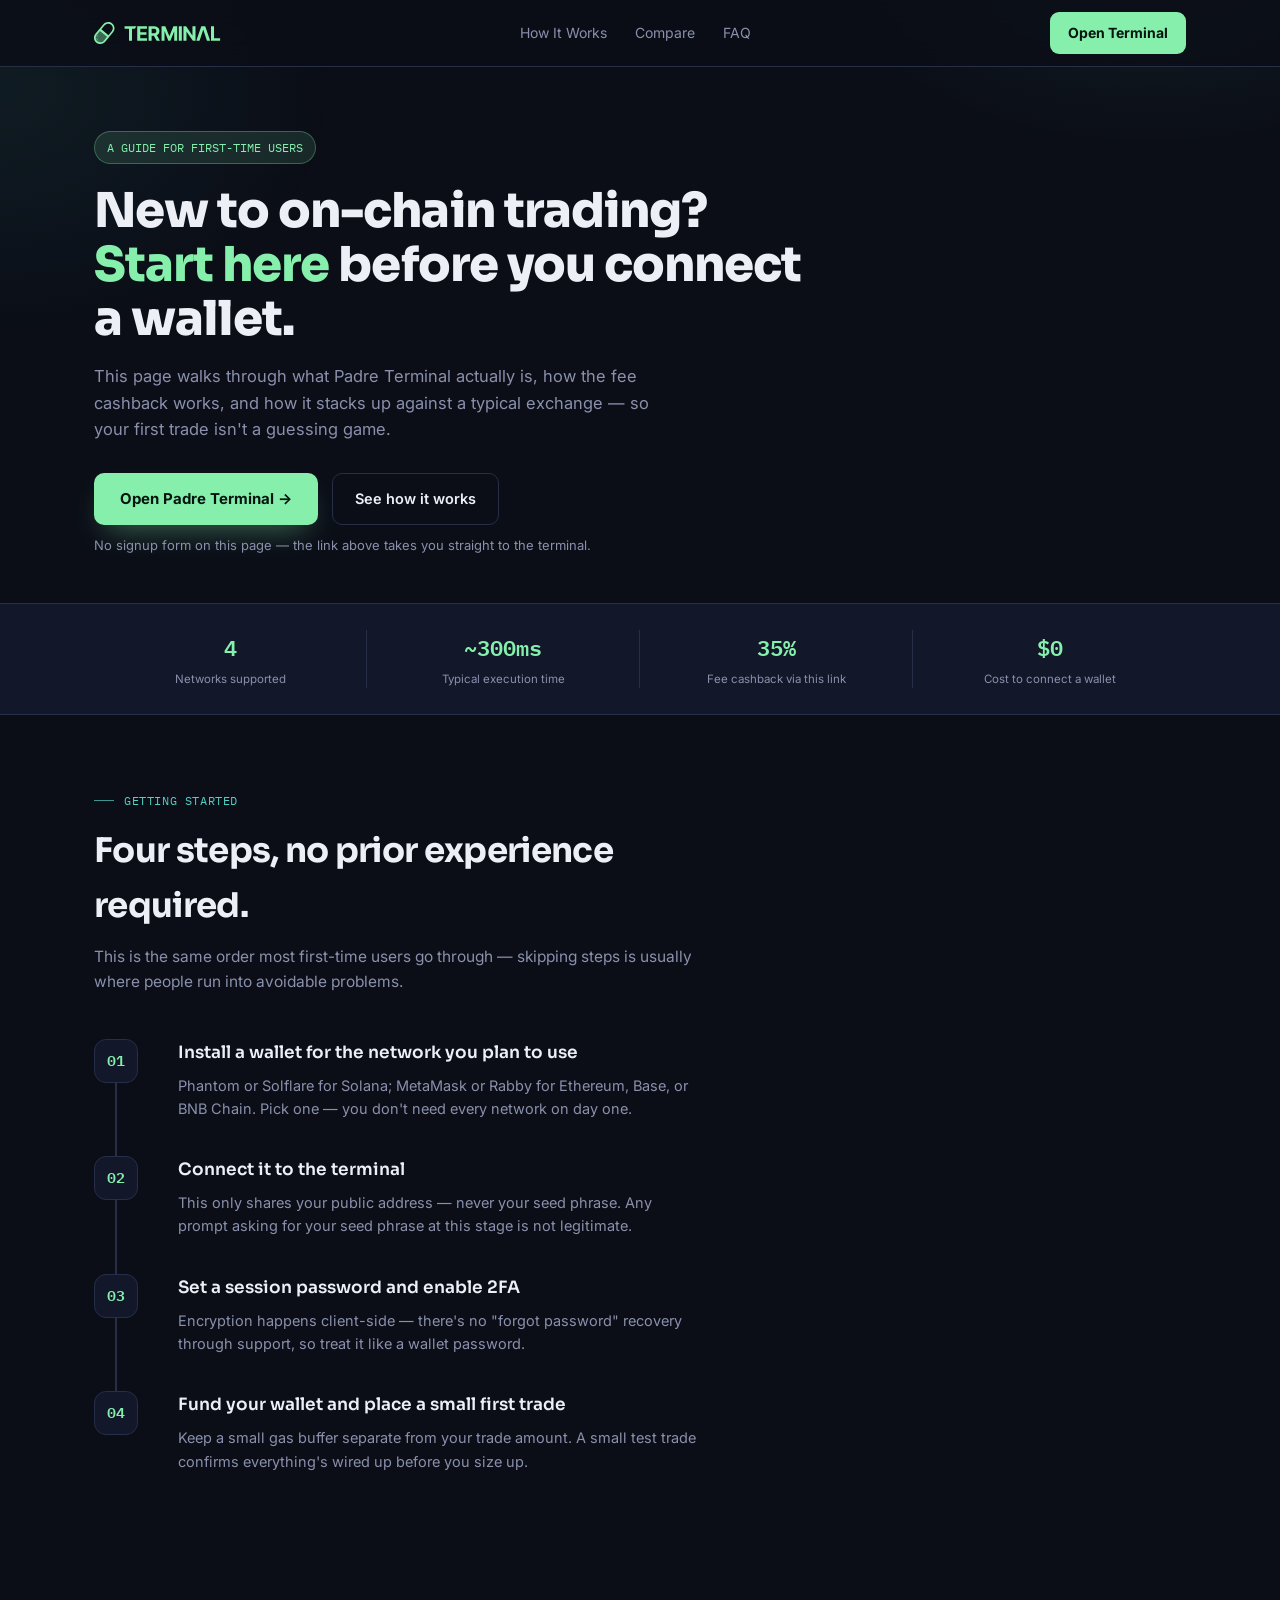
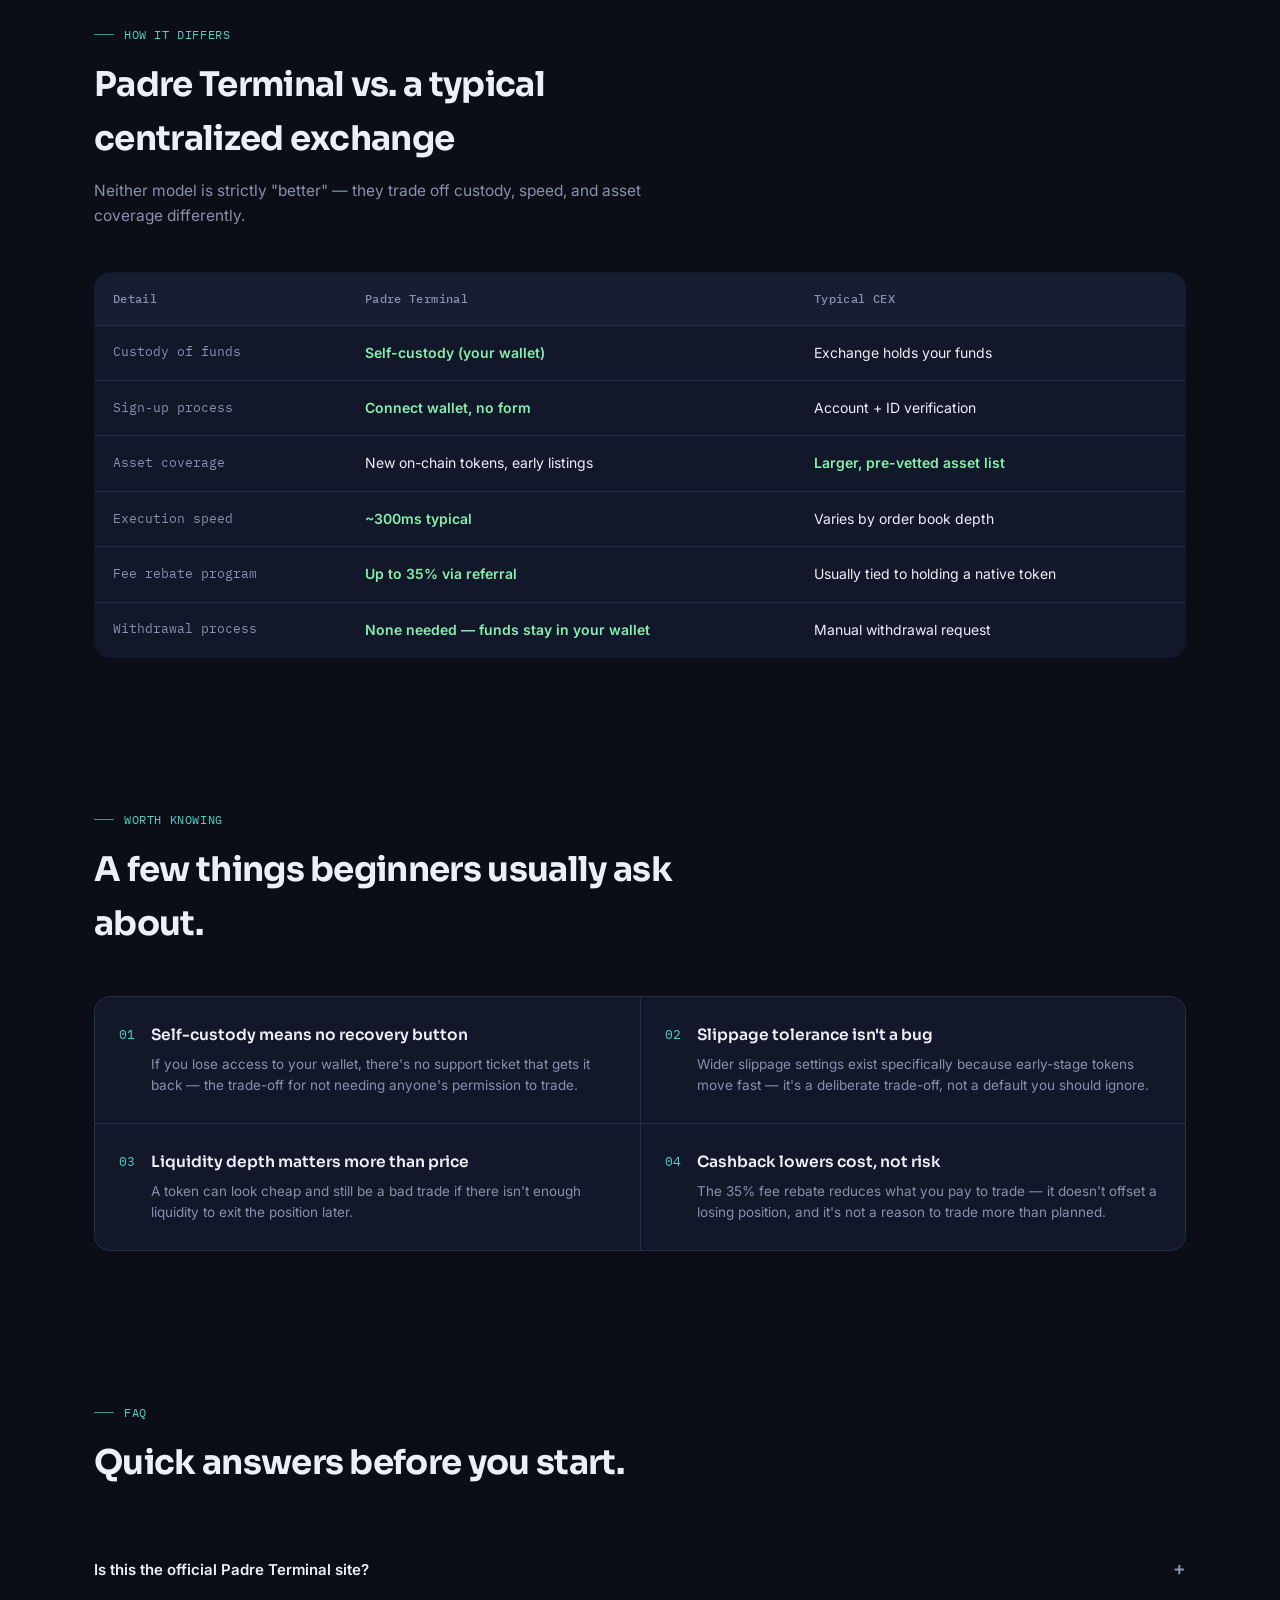
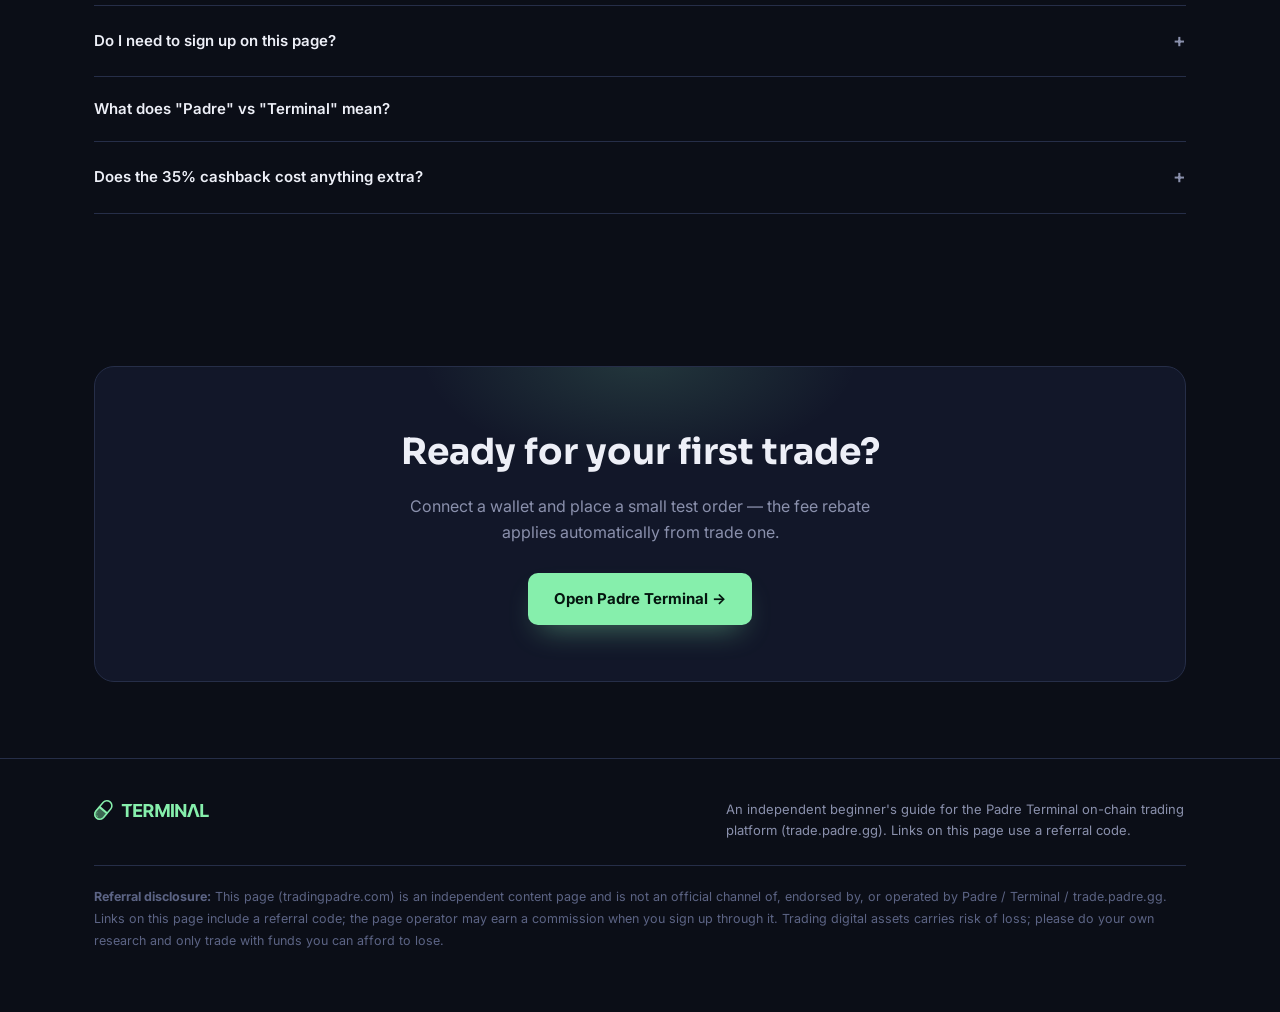
==== index.html @ 36a50813 "update google tag" ====
<!DOCTYPE html>
<html lang="en">
<head>
<meta charset="UTF-8">
<meta name="viewport" content="width=device-width, initial-scale=1.0, maximum-scale=5.0">
<title>Trading Padre — A Beginner's Guide to On-Chain Trading with Padre Terminal</title>
<meta name="description" content="New to on-chain trading? Learn how Padre Terminal works, what fee cashback means, and how to place your first trade safely — step by step.">
<meta property="og:title" content="Trading Padre — A Beginner's Guide to Padre Terminal">
<meta property="og:description" content="Step-by-step onboarding for first-time users of Padre Terminal, plus a side-by-side look at how it compares to a typical exchange.">
<meta property="og:type" content="website">
<meta property="og:site_name" content="Trading Padre">
<meta property="og:url" content="https://tradingpadre.com/">
<link rel="canonical" href="https://tradingpadre.com/">
<link rel="icon" href="/favicon.ico" sizes="any">
<link rel="icon" href="/favicon-96.png" type="image/png" sizes="96x96">
<script type="application/ld+json">
{
  "@context": "https://schema.org",
  "@type": "WebSite",
  "name": "Trading Padre",
  "url": "https://tradingpadre.com/"
}
</script>
<link rel="preconnect" href="https://fonts.googleapis.com">
<link rel="preconnect" href="https://fonts.gstatic.com" crossorigin>
<link href="https://fonts.googleapis.com/css2?family=Sora:wght@500;600;700;800&family=Inter:wght@400;500;600;700&family=IBM+Plex+Mono:wght@400;500;600&display=swap" rel="stylesheet">
<style>
  :root{
    --bg:#0B0E17;
    --panel:#121729;
    --panel-2:#171E33;
    --line:#262E48;
    --text:#EDEFF7;
    --muted:#8A90AC;
    --gold:#86EFAC;
    --gold-dim: rgba(134,239,172,0.12);
    --teal:#4FD1C5;
    --brand-green:#86EFAC;
    --down:#FB7185;
    --radius:16px;
    --maxw:1140px;
  }
  *{box-sizing:border-box; margin:0; padding:0;}
  html{scroll-behavior:smooth;}
  body{
    background:var(--bg); color:var(--text); font-family:'Inter',sans-serif; line-height:1.6;
    -webkit-font-smoothing:antialiased; position:relative;
  }
  body::before{
    content:""; position:fixed; inset:0; z-index:-1; pointer-events:none;
    background:
      radial-gradient(600px 380px at 90% -8%, rgba(134,239,172,0.09), transparent 60%),
      radial-gradient(560px 420px at 0% 10%, rgba(79,209,197,0.07), transparent 60%);
  }
  h1,h2,h3{font-family:'Sora',sans-serif;}
  .mono{font-family:'IBM Plex Mono',monospace;}
  a{color:inherit; text-decoration:none;}
  .wrap{max-width:var(--maxw); margin:0 auto; padding:0 24px;}
  ::selection{background:var(--gold); color:#04150F;}

  header{position:sticky; top:0; z-index:50; background:rgba(11,14,23,0.82); backdrop-filter:blur(14px); border-bottom:1px solid var(--line);}
  nav{display:flex; align-items:center; justify-content:space-between; height:66px;}
  .logo{display:flex; align-items:center; gap:10px; font-weight:700; font-size:17px; font-family:'Sora',sans-serif;}
  .logo-mark{width:26px; height:26px; flex-shrink:0;}
  .logo-mark svg{width:100%; height:100%; display:block;}
  .nav-links{display:flex; gap:28px; font-size:14px; color:var(--muted);}
  .nav-links a:hover{color:var(--text);}
  .nav-right{display:flex; align-items:center; gap:10px;}
  .nav-cta{background:var(--gold); color:#04150F; font-weight:700; font-size:14px; padding:10px 18px; border-radius:9px; white-space:nowrap;}
  .nav-mobile-hide{display:flex;}
  .hamburger{display:none; align-items:center; justify-content:center; width:36px; height:36px; border-radius:8px; border:1px solid var(--line); background:transparent; color:var(--text); cursor:pointer;}
  .hamburger svg{width:17px; height:17px;}
  .hamburger.open{border-color:var(--gold); color:var(--gold);}
  .mobile-panel{display:none; flex-direction:column; padding:6px 0 14px; border-top:1px solid var(--line);}
  .mobile-panel.open{display:flex;}
  .mobile-panel a{padding:12px 4px; font-size:15px; color:var(--muted); border-bottom:1px solid var(--line);}
  .mobile-panel a:hover{color:var(--gold);}
  @media(max-width:800px){ .nav-mobile-hide{display:none;} .hamburger{display:flex;} }
  @media(max-width:480px){
    .wrap{padding:0 16px;} nav{height:58px;}
    .logo{font-size:14px;} .logo-mark{width:20px; height:20px;}
    .nav-cta{padding:7px 12px; font-size:12px;} .hamburger{width:30px; height:30px;}
  }

  /* hero */
  .hero{padding:64px 0 48px;}
  .hero-inner{max-width:720px;}
  .eyebrow{
    display:inline-flex; align-items:center; gap:8px; font-family:'IBM Plex Mono',monospace; font-size:12px;
    color:var(--gold); background:var(--gold-dim); border:1px solid rgba(134,239,172,0.3); padding:6px 12px; border-radius:100px; margin-bottom:20px;
  }
  .hero h1{font-size:clamp(30px,4.6vw,48px); line-height:1.12; letter-spacing:-0.02em; font-weight:800; margin-bottom:18px;}
  .hero h1 .hl{color:var(--gold);}
  .hero p.sub{font-size:16.5px; color:var(--muted); max-width:580px; margin-bottom:30px;}
  .cta-row{display:flex; gap:14px; flex-wrap:wrap; margin-bottom:8px;}
  .btn-primary{
    display:inline-flex; align-items:center; gap:8px; background:var(--gold); color:#04150F; font-weight:700; font-size:15px;
    padding:14px 26px; border-radius:10px; box-shadow:0 14px 30px -12px rgba(134,239,172,0.45); transition:transform .15s ease;
  }
  .btn-primary:hover{transform:translateY(-2px);}
  .btn-ghost{border:1px solid var(--line); color:var(--text); font-weight:600; font-size:14.5px; padding:13px 22px; border-radius:10px;}
  .btn-ghost:hover{border-color:#3a4468;}
  .hero-note{font-size:13px; color:var(--muted); margin-top:10px;}

  /* stat strip */
  .stat-strip{border-top:1px solid var(--line); border-bottom:1px solid var(--line); background:var(--panel);}
  .stat-strip .wrap{display:grid; grid-template-columns:repeat(4,1fr); padding:26px 24px;}
  .stat-strip .cell{text-align:center; padding:0 8px; border-right:1px solid var(--line);}
  .stat-strip .cell:last-child{border-right:none;}
  .stat-strip .v{font-family:'IBM Plex Mono',monospace; font-size:22px; font-weight:600; color:var(--gold);}
  .stat-strip .l{font-size:11.5px; color:var(--muted); margin-top:4px;}
  @media(max-width:700px){ .stat-strip .wrap{grid-template-columns:repeat(2,1fr); gap:18px 0;} .stat-strip .cell{border-right:none; border-bottom:1px solid var(--line); padding-bottom:14px;} .stat-strip .cell:nth-child(2n){border-right:none;} }

  section{padding:76px 0;}
  .sec-head{max-width:600px; margin-bottom:44px;}
  .sec-eyebrow{display:flex; align-items:center; gap:10px; font-family:'IBM Plex Mono',monospace; font-size:12px; color:var(--teal); margin-bottom:14px; letter-spacing:0.05em;}
  .sec-eyebrow::before{content:""; width:20px; height:1px; background:var(--teal); opacity:0.7;}
  .sec-head h2{font-size:clamp(24px,3.2vw,34px); letter-spacing:-0.02em; margin-bottom:12px;}
  .sec-head p{color:var(--muted); font-size:15.5px;}

  /* timeline */
  .timeline{display:flex; flex-direction:column; gap:0;}
  .tl-item{display:grid; grid-template-columns:64px 1fr; gap:20px; position:relative; padding-bottom:36px;}
  .tl-item:last-child{padding-bottom:0;}
  .tl-marker{
    width:44px; height:44px; border-radius:12px; background:var(--panel); border:1px solid var(--line);
    display:flex; align-items:center; justify-content:center; font-family:'IBM Plex Mono',monospace; font-weight:600; color:var(--gold); font-size:15px;
    position:relative; z-index:1; flex-shrink:0;
  }
  .tl-item:not(:last-child)::before{
    content:""; position:absolute; left:21px; top:44px; bottom:-8px; width:2px; background:var(--line);
  }
  .tl-body h3{font-size:17px; margin-bottom:8px; font-weight:600;}
  .tl-body p{color:var(--muted); font-size:14.5px; max-width:520px;}

  /* comparison table */
  .comp-table{width:100%; border-collapse:collapse; background:var(--panel); border:1px solid var(--line); border-radius:var(--radius); overflow:hidden;}
  .comp-table th, .comp-table td{padding:16px 18px; text-align:left; font-size:14px; border-bottom:1px solid var(--line);}
  .comp-table th{font-family:'IBM Plex Mono',monospace; font-size:12px; color:var(--muted); font-weight:500; background:var(--panel-2); letter-spacing:0.03em;}
  .comp-table td.highlight{color:var(--gold); font-weight:600;}
  .comp-table tr:last-child td{border-bottom:none;}
  .comp-table td:first-child{color:var(--muted); font-family:'IBM Plex Mono',monospace; font-size:13px;}
  .table-scroll{overflow-x:auto;}
  @media(max-width:640px){ .comp-table{font-size:13px;} .comp-table th, .comp-table td{padding:12px 14px;} }

  /* feature list alt */
  .feat-list{display:grid; grid-template-columns:1fr 1fr; gap:1px; background:var(--line); border:1px solid var(--line); border-radius:var(--radius); overflow:hidden;}
  @media(max-width:700px){ .feat-list{grid-template-columns:1fr;} }
  .feat-list .item{background:var(--panel); padding:26px 24px; display:flex; gap:16px;}
  .feat-list .num{font-family:'IBM Plex Mono',monospace; color:var(--teal); font-size:13px; flex-shrink:0; padding-top:2px;}
  .feat-list h3{font-size:15.5px; margin-bottom:6px; font-weight:600;}
  .feat-list p{color:var(--muted); font-size:13.5px;}

  /* faq */
  .faq-item{border-bottom:1px solid var(--line); padding:20px 0;}
  .faq-q{display:flex; justify-content:space-between; align-items:center; cursor:pointer; font-weight:600; font-size:15px;}
  .faq-q:hover{color:var(--gold);}
  .faq-q .plus{color:var(--muted); font-size:19px; transition:transform .2s; margin-left:16px; flex-shrink:0;}
  .faq-item.open .plus{transform:rotate(45deg); color:var(--gold);}
  .faq-a{max-height:0; overflow:hidden; transition:max-height .25s ease;}
  .faq-a p{color:var(--muted); font-size:14px; padding-top:12px; max-width:600px;}

  /* final cta */
  .final-cta{position:relative; overflow:hidden; text-align:center; background:var(--panel); border:1px solid var(--line); border-radius:20px; padding:56px 24px;}
  .final-cta::before{content:""; position:absolute; width:440px; height:220px; left:50%; top:-120px; transform:translateX(-50%); background:radial-gradient(ellipse, rgba(134,239,172,0.15), transparent 70%); pointer-events:none;}
  .final-cta h2{font-size:clamp(24px,3.6vw,36px); margin-bottom:14px; position:relative;}
  .final-cta p{color:var(--muted); margin-bottom:28px; position:relative; max-width:480px; margin-left:auto; margin-right:auto;}

  footer{border-top:1px solid var(--line); padding:40px 0 60px; color:var(--muted); font-size:13px;}
  footer .foot-grid{display:flex; justify-content:space-between; flex-wrap:wrap; gap:20px; margin-bottom:24px; align-items:flex-start;}
  .disclaimer{border-top:1px solid var(--line); padding-top:20px; font-size:12.5px; line-height:1.75; color:#5C6485;}

  .sticky-cta{
    position:fixed; bottom:0; left:0; right:0; z-index:60; background:rgba(11,14,23,0.94); backdrop-filter:blur(10px);
    border-top:1px solid var(--line); padding:12px 16px; display:none; align-items:center; justify-content:space-between; gap:12px;
  }
  .sticky-cta .txt{font-size:12.5px;} .sticky-cta .txt b{display:block; font-size:14px;} .sticky-cta .txt span{color:var(--muted);}
  .sticky-cta a{background:var(--gold); color:#04150F; font-weight:700; font-size:13.5px; padding:10px 18px; border-radius:9px; white-space:nowrap;}
  @media(max-width:700px){ .sticky-cta{display:flex;} body{padding-bottom:70px;} }
</style>
<meta name="google-site-verification" content="POGiYeZeYSzNx3EKrPTzhZaajpFVyDINWeUtnzXv9es" />
</head>
<body>

<header>
  <div class="wrap">
    <nav>
      <a href="#top" class="logo" style="height:24px; align-items:center;">
        <svg viewBox="0 0 460 80" fill="none" xmlns="http://www.w3.org/2000/svg" role="img" aria-label="Terminal logo" style="height:22px; width:auto; display:block;">
          <g clip-path="url(#clipNavTP)">
            <path d="M111.18 24.9642V15.8462H154.259L148.422 24.9642H138.201V68.1539H127.239V24.9642H111.18Z" fill="#86EFAC"/>
            <path d="M157.173 68.1539V15.8462H192.518V24.9642H168.264V37.4282H190.699V46.5463H168.264V59.0358H192.62V68.1539H157.173Z" fill="#86EFAC"/>
            <path d="M198.449 68.1539V15.8462H219.142C223.104 15.8462 226.485 16.5528 229.285 17.9661C232.103 19.3623 234.245 21.346 235.713 23.917C237.199 26.4711 237.942 29.4765 237.942 32.933C237.942 36.4065 237.191 39.3949 235.688 41.8978C234.186 44.3838 232.008 46.2909 229.157 47.619C226.322 48.9471 222.891 49.6112 218.861 49.6112H205.005V40.723H217.068C219.185 40.723 220.944 40.4335 222.344 39.8546C223.745 39.2756 224.786 38.4073 225.469 37.2494C226.169 36.0915 226.519 34.6528 226.519 32.933C226.519 31.1963 226.169 29.7319 225.469 28.54C224.786 27.3481 223.736 26.4456 222.319 25.8326C220.919 25.2026 219.151 24.8877 217.017 24.8877H209.538V68.1539H198.449ZM226.775 44.3498L239.811 68.1539H227.57L214.814 44.3498H226.775Z" fill="#86EFAC"/>
            <path d="M245.639 15.8462H259.316L273.762 50.9904H274.375L288.821 15.8462H302.498V68.1539H291.741V34.1079H291.305L277.731 67.8985H270.406L256.832 33.9802H256.397V68.1539H245.639V15.8462Z" fill="#86EFAC"/>
            <path d="M319.416 15.8462V68.1539H308.327V15.8462H319.416Z" fill="#86EFAC"/>
            <path d="M369.117 15.8462V68.1539H359.538L336.718 35.2317H336.334V68.1539H325.245V15.8462H334.977L357.618 48.7428H358.079V15.8462H369.117Z" fill="#86EFAC"/>
            <path d="M383.916 68.1539H372.032L390.14 15.8462H404.431L422.513 68.1539H410.629L397.489 27.7993H397.08L383.916 68.1539Z" fill="#86EFAC"/>
            <path d="M425.427 68.1539V15.8462H436.517V59.0358H459.005V68.1539H425.427Z" fill="#86EFAC"/>
            <path d="M19.7001 25.2716L54.8013 54.725L40.4621 71.8139C32.3288 81.5068 17.8777 82.7711 8.18477 74.6377C-1.50821 66.5044 -2.77252 52.0533 5.36086 42.3604L19.7001 25.2716Z" fill="#86EFAC" fill-opacity="0.4"/>
            <path d="M12.4455 49.9567C10.1821 53.4357 7.52669 61.7278 15.0121 67.0642" stroke="#86EFAC" stroke-width="1.8" stroke-linecap="round" stroke-dasharray="3.62 7.23 12.06 7.23"/>
            <path d="M66.3158 5.36013C76.0084 13.4933 77.273 27.9446 69.1404 37.6376L40.462 71.8151L40.0761 72.2641C31.8782 81.546 17.7253 82.6454 8.18383 74.6391L7.73629 74.2532C-1.54562 66.0552 -2.64564 51.9031 5.36064 42.3617L34.0391 8.18404C42.1725 -1.50815 56.623 -2.77263 66.3158 5.36013ZM21.6579 32.5119L10.0743 46.3169C4.12538 53.4064 5.0497 63.9764 12.139 69.9255C19.2287 75.8744 29.7994 74.9496 35.7483 67.8599L47.3319 54.0551L21.6579 32.5119ZM62.3606 10.0738C55.2711 4.12539 44.7016 5.05031 38.7527 12.1392L26.8169 26.3637L52.491 47.9068L64.4268 33.6823C70.3751 26.5927 69.4499 16.0226 62.3606 10.0738Z" fill="#86EFAC"/>
          </g>
          <defs><clipPath id="clipNavTP"><rect width="460" height="80" fill="white"/></clipPath></defs>
        </svg>
      </a>
      <div class="nav-links nav-mobile-hide">
        <a href="#how-it-works">How It Works</a>
        <a href="#compare">Compare</a>
        <a href="#faq">FAQ</a>
      </div>
      <div class="nav-right">
        <a class="nav-cta" href="/go/" target="_blank" rel="noopener sponsored">Open Terminal</a>
        <button class="hamburger" id="menuBtn" aria-label="Open menu" aria-expanded="false">
          <svg viewBox="0 0 24 24" fill="none" stroke="currentColor" stroke-width="2" stroke-linecap="round"><path d="M4 7h16M4 12h16M4 17h16"/></svg>
        </button>
      </div>
    </nav>
    <div class="mobile-panel" id="mobilePanel">
      <a href="#how-it-works">How It Works</a>
      <a href="#compare">Compare</a>
      <a href="#faq">FAQ</a>
    </div>
  </div>
</header>

<main id="top">
  <section class="hero">
    <div class="wrap">
      <div class="hero-inner">
        <div class="eyebrow">A GUIDE FOR FIRST-TIME USERS</div>
        <h1>New to on-chain trading? <span class="hl">Start here</span> before you connect a wallet.</h1>
        <p class="sub">This page walks through what Padre Terminal actually is, how the fee cashback works, and how it stacks up against a typical exchange — so your first trade isn't a guessing game.</p>
        <div class="cta-row">
          <a class="btn-primary" href="/go/" target="_blank" rel="noopener sponsored">Open Padre Terminal →</a>
          <a class="btn-ghost" href="#how-it-works">See how it works</a>
        </div>
        <div class="hero-note">No signup form on this page — the link above takes you straight to the terminal.</div>
      </div>
    </div>
  </section>

  <div class="stat-strip">
    <div class="wrap">
      <div class="cell"><div class="v mono">4</div><div class="l">Networks supported</div></div>
      <div class="cell"><div class="v mono">~300ms</div><div class="l">Typical execution time</div></div>
      <div class="cell"><div class="v mono">35%</div><div class="l">Fee cashback via this link</div></div>
      <div class="cell"><div class="v mono">$0</div><div class="l">Cost to connect a wallet</div></div>
    </div>
  </div>

  <section id="how-it-works">
    <div class="wrap">
      <div class="sec-head">
        <div class="sec-eyebrow">GETTING STARTED</div>
        <h2>Four steps, no prior experience required.</h2>
        <p>This is the same order most first-time users go through — skipping steps is usually where people run into avoidable problems.</p>
      </div>
      <div class="timeline">
        <div class="tl-item">
          <div class="tl-marker">01</div>
          <div class="tl-body">
            <h3>Install a wallet for the network you plan to use</h3>
            <p>Phantom or Solflare for Solana; MetaMask or Rabby for Ethereum, Base, or BNB Chain. Pick one — you don't need every network on day one.</p>
          </div>
        </div>
        <div class="tl-item">
          <div class="tl-marker">02</div>
          <div class="tl-body">
            <h3>Connect it to the terminal</h3>
            <p>This only shares your public address — never your seed phrase. Any prompt asking for your seed phrase at this stage is not legitimate.</p>
          </div>
        </div>
        <div class="tl-item">
          <div class="tl-marker">03</div>
          <div class="tl-body">
            <h3>Set a session password and enable 2FA</h3>
            <p>Encryption happens client-side — there's no "forgot password" recovery through support, so treat it like a wallet password.</p>
          </div>
        </div>
        <div class="tl-item">
          <div class="tl-marker">04</div>
          <div class="tl-body">
            <h3>Fund your wallet and place a small first trade</h3>
            <p>Keep a small gas buffer separate from your trade amount. A small test trade confirms everything's wired up before you size up.</p>
          </div>
        </div>
      </div>
    </div>
  </section>

  <section id="compare">
    <div class="wrap">
      <div class="sec-head">
        <div class="sec-eyebrow">HOW IT DIFFERS</div>
        <h2>Padre Terminal vs. a typical centralized exchange</h2>
        <p>Neither model is strictly "better" — they trade off custody, speed, and asset coverage differently.</p>
      </div>
      <div class="table-scroll">
        <table class="comp-table">
          <tr><th>Detail</th><th>Padre Terminal</th><th>Typical CEX</th></tr>
          <tr><td>Custody of funds</td><td class="highlight">Self-custody (your wallet)</td><td>Exchange holds your funds</td></tr>
          <tr><td>Sign-up process</td><td class="highlight">Connect wallet, no form</td><td>Account + ID verification</td></tr>
          <tr><td>Asset coverage</td><td>New on-chain tokens, early listings</td><td class="highlight">Larger, pre-vetted asset list</td></tr>
          <tr><td>Execution speed</td><td class="highlight">~300ms typical</td><td>Varies by order book depth</td></tr>
          <tr><td>Fee rebate program</td><td class="highlight">Up to 35% via referral</td><td>Usually tied to holding a native token</td></tr>
          <tr><td>Withdrawal process</td><td class="highlight">None needed — funds stay in your wallet</td><td>Manual withdrawal request</td></tr>
        </table>
      </div>
    </div>
  </section>

  <section>
    <div class="wrap">
      <div class="sec-head">
        <div class="sec-eyebrow">WORTH KNOWING</div>
        <h2>A few things beginners usually ask about.</h2>
      </div>
      <div class="feat-list">
        <div class="item">
          <div class="num">01</div>
          <div><h3>Self-custody means no recovery button</h3><p>If you lose access to your wallet, there's no support ticket that gets it back — the trade-off for not needing anyone's permission to trade.</p></div>
        </div>
        <div class="item">
          <div class="num">02</div>
          <div><h3>Slippage tolerance isn't a bug</h3><p>Wider slippage settings exist specifically because early-stage tokens move fast — it's a deliberate trade-off, not a default you should ignore.</p></div>
        </div>
        <div class="item">
          <div class="num">03</div>
          <div><h3>Liquidity depth matters more than price</h3><p>A token can look cheap and still be a bad trade if there isn't enough liquidity to exit the position later.</p></div>
        </div>
        <div class="item">
          <div class="num">04</div>
          <div><h3>Cashback lowers cost, not risk</h3><p>The 35% fee rebate reduces what you pay to trade — it doesn't offset a losing position, and it's not a reason to trade more than planned.</p></div>
        </div>
      </div>
    </div>
  </section>

  <section id="faq">
    <div class="wrap">
      <div class="sec-head">
        <div class="sec-eyebrow">FAQ</div>
        <h2>Quick answers before you start.</h2>
      </div>
      <div class="faq-list">
        <div class="faq-item">
          <div class="faq-q">Is this the official Padre Terminal site? <span class="plus">+</span></div>
          <div class="faq-a"><p>No — this is an independent guide page that links to the official terminal through a referral code. See the disclosure below for details.</p></div>
        </div>
        <div class="faq-item">
          <div class="faq-q">Do I need to sign up on this page? <span class="plus">+</span></div>
          <div class="faq-a"><p>No account or form here — the link takes you directly to the terminal, where you connect a wallet instead of creating a login.</p></div>
        </div>
        <div class="faq-item">
          <div class="faq-q">What does "Padre" vs "Terminal" mean?</div>
          <div class="faq-a"><p>The platform was rebranded from Padre to Terminal after being acquired by Pump.fun in October 2025. Same trading engine and self-custody model, new name.</p></div>
        </div>
        <div class="faq-item">
          <div class="faq-q">Does the 35% cashback cost anything extra? <span class="plus">+</span></div>
          <div class="faq-a"><p>No — it's a rebate on the fee you'd already pay per trade, credited automatically to your wallet in SOL. There's no separate cost to unlock it.</p></div>
        </div>
      </div>
    </div>
  </section>

  <section>
    <div class="wrap">
      <div class="final-cta">
        <h2>Ready for your first trade?</h2>
        <p>Connect a wallet and place a small test order — the fee rebate applies automatically from trade one.</p>
        <a class="btn-primary" href="/go/" target="_blank" rel="noopener sponsored">Open Padre Terminal →</a>
      </div>
    </div>
  </section>
</main>

<footer>
  <div class="wrap">
    <div class="foot-grid">
      <div class="logo" style="height:22px; align-items:center;">
        <svg viewBox="0 0 460 80" fill="none" xmlns="http://www.w3.org/2000/svg" role="img" aria-label="Terminal logo" style="height:20px; width:auto; display:block;">
          <g clip-path="url(#clipFootTP)">
            <path d="M111.18 24.9642V15.8462H154.259L148.422 24.9642H138.201V68.1539H127.239V24.9642H111.18Z" fill="#86EFAC"/>
            <path d="M157.173 68.1539V15.8462H192.518V24.9642H168.264V37.4282H190.699V46.5463H168.264V59.0358H192.62V68.1539H157.173Z" fill="#86EFAC"/>
            <path d="M198.449 68.1539V15.8462H219.142C223.104 15.8462 226.485 16.5528 229.285 17.9661C232.103 19.3623 234.245 21.346 235.713 23.917C237.199 26.4711 237.942 29.4765 237.942 32.933C237.942 36.4065 237.191 39.3949 235.688 41.8978C234.186 44.3838 232.008 46.2909 229.157 47.619C226.322 48.9471 222.891 49.6112 218.861 49.6112H205.005V40.723H217.068C219.185 40.723 220.944 40.4335 222.344 39.8546C223.745 39.2756 224.786 38.4073 225.469 37.2494C226.169 36.0915 226.519 34.6528 226.519 32.933C226.519 31.1963 226.169 29.7319 225.469 28.54C224.786 27.3481 223.736 26.4456 222.319 25.8326C220.919 25.2026 219.151 24.8877 217.017 24.8877H209.538V68.1539H198.449ZM226.775 44.3498L239.811 68.1539H227.57L214.814 44.3498H226.775Z" fill="#86EFAC"/>
            <path d="M245.639 15.8462H259.316L273.762 50.9904H274.375L288.821 15.8462H302.498V68.1539H291.741V34.1079H291.305L277.731 67.8985H270.406L256.832 33.9802H256.397V68.1539H245.639V15.8462Z" fill="#86EFAC"/>
            <path d="M319.416 15.8462V68.1539H308.327V15.8462H319.416Z" fill="#86EFAC"/>
            <path d="M369.117 15.8462V68.1539H359.538L336.718 35.2317H336.334V68.1539H325.245V15.8462H334.977L357.618 48.7428H358.079V15.8462H369.117Z" fill="#86EFAC"/>
            <path d="M383.916 68.1539H372.032L390.14 15.8462H404.431L422.513 68.1539H410.629L397.489 27.7993H397.08L383.916 68.1539Z" fill="#86EFAC"/>
            <path d="M425.427 68.1539V15.8462H436.517V59.0358H459.005V68.1539H425.427Z" fill="#86EFAC"/>
            <path d="M19.7001 25.2716L54.8013 54.725L40.4621 71.8139C32.3288 81.5068 17.8777 82.7711 8.18477 74.6377C-1.50821 66.5044 -2.77252 52.0533 5.36086 42.3604L19.7001 25.2716Z" fill="#86EFAC" fill-opacity="0.4"/>
            <path d="M12.4455 49.9567C10.1821 53.4357 7.52669 61.7278 15.0121 67.0642" stroke="#86EFAC" stroke-width="1.8" stroke-linecap="round" stroke-dasharray="3.62 7.23 12.06 7.23"/>
            <path d="M66.3158 5.36013C76.0084 13.4933 77.273 27.9446 69.1404 37.6376L40.462 71.8151L40.0761 72.2641C31.8782 81.546 17.7253 82.6454 8.18383 74.6391L7.73629 74.2532C-1.54562 66.0552 -2.64564 51.9031 5.36064 42.3617L34.0391 8.18404C42.1725 -1.50815 56.623 -2.77263 66.3158 5.36013ZM21.6579 32.5119L10.0743 46.3169C4.12538 53.4064 5.0497 63.9764 12.139 69.9255C19.2287 75.8744 29.7994 74.9496 35.7483 67.8599L47.3319 54.0551L21.6579 32.5119ZM62.3606 10.0738C55.2711 4.12539 44.7016 5.05031 38.7527 12.1392L26.8169 26.3637L52.491 47.9068L64.4268 33.6823C70.3751 26.5927 69.4499 16.0226 62.3606 10.0738Z" fill="#86EFAC"/>
          </g>
          <defs><clipPath id="clipFootTP"><rect width="460" height="80" fill="white"/></clipPath></defs>
        </svg>
      </div>
      <div style="max-width:460px;">An independent beginner's guide for the Padre Terminal on-chain trading platform (trade.padre.gg). Links on this page use a referral code.</div>
    </div>
    <div class="disclaimer">
      <strong>Referral disclosure:</strong> This page (tradingpadre.com) is an independent content page and is not an official channel of, endorsed by, or operated by Padre / Terminal / trade.padre.gg. Links on this page include a referral code; the page operator may earn a commission when you sign up through it. Trading digital assets carries risk of loss; please do your own research and only trade with funds you can afford to lose.
    </div>
  </div>
</footer>

<div class="sticky-cta">
  <div class="txt"><b>35% fee cashback via this link</b><span>No signup form — connect a wallet directly</span></div>
  <a href="/go/" target="_blank" rel="noopener sponsored">Open →</a>
</div>

<script>
(function(){
  var btn = document.getElementById('menuBtn');
  var panel = document.getElementById('mobilePanel');
  if(!btn || !panel) return;
  btn.addEventListener('click', function(){
    var isOpen = panel.classList.toggle('open');
    btn.classList.toggle('open', isOpen);
    btn.setAttribute('aria-expanded', isOpen ? 'true' : 'false');
  });
  panel.querySelectorAll('a').forEach(function(a){
    a.addEventListener('click', function(){
      panel.classList.remove('open'); btn.classList.remove('open'); btn.setAttribute('aria-expanded','false');
    });
  });
})();

document.querySelectorAll('.faq-item').forEach(function(item){
  var q = item.querySelector('.faq-q');
  var a = item.querySelector('.faq-a');
  q.addEventListener('click', function(){
    var isOpen = item.classList.contains('open');
    document.querySelectorAll('.faq-item.open').forEach(function(o){
      o.classList.remove('open'); o.querySelector('.faq-a').style.maxHeight = null;
    });
    if(!isOpen){ item.classList.add('open'); a.style.maxHeight = a.scrollHeight + 20 + 'px'; }
  });
});
</script>

</body>
</html>
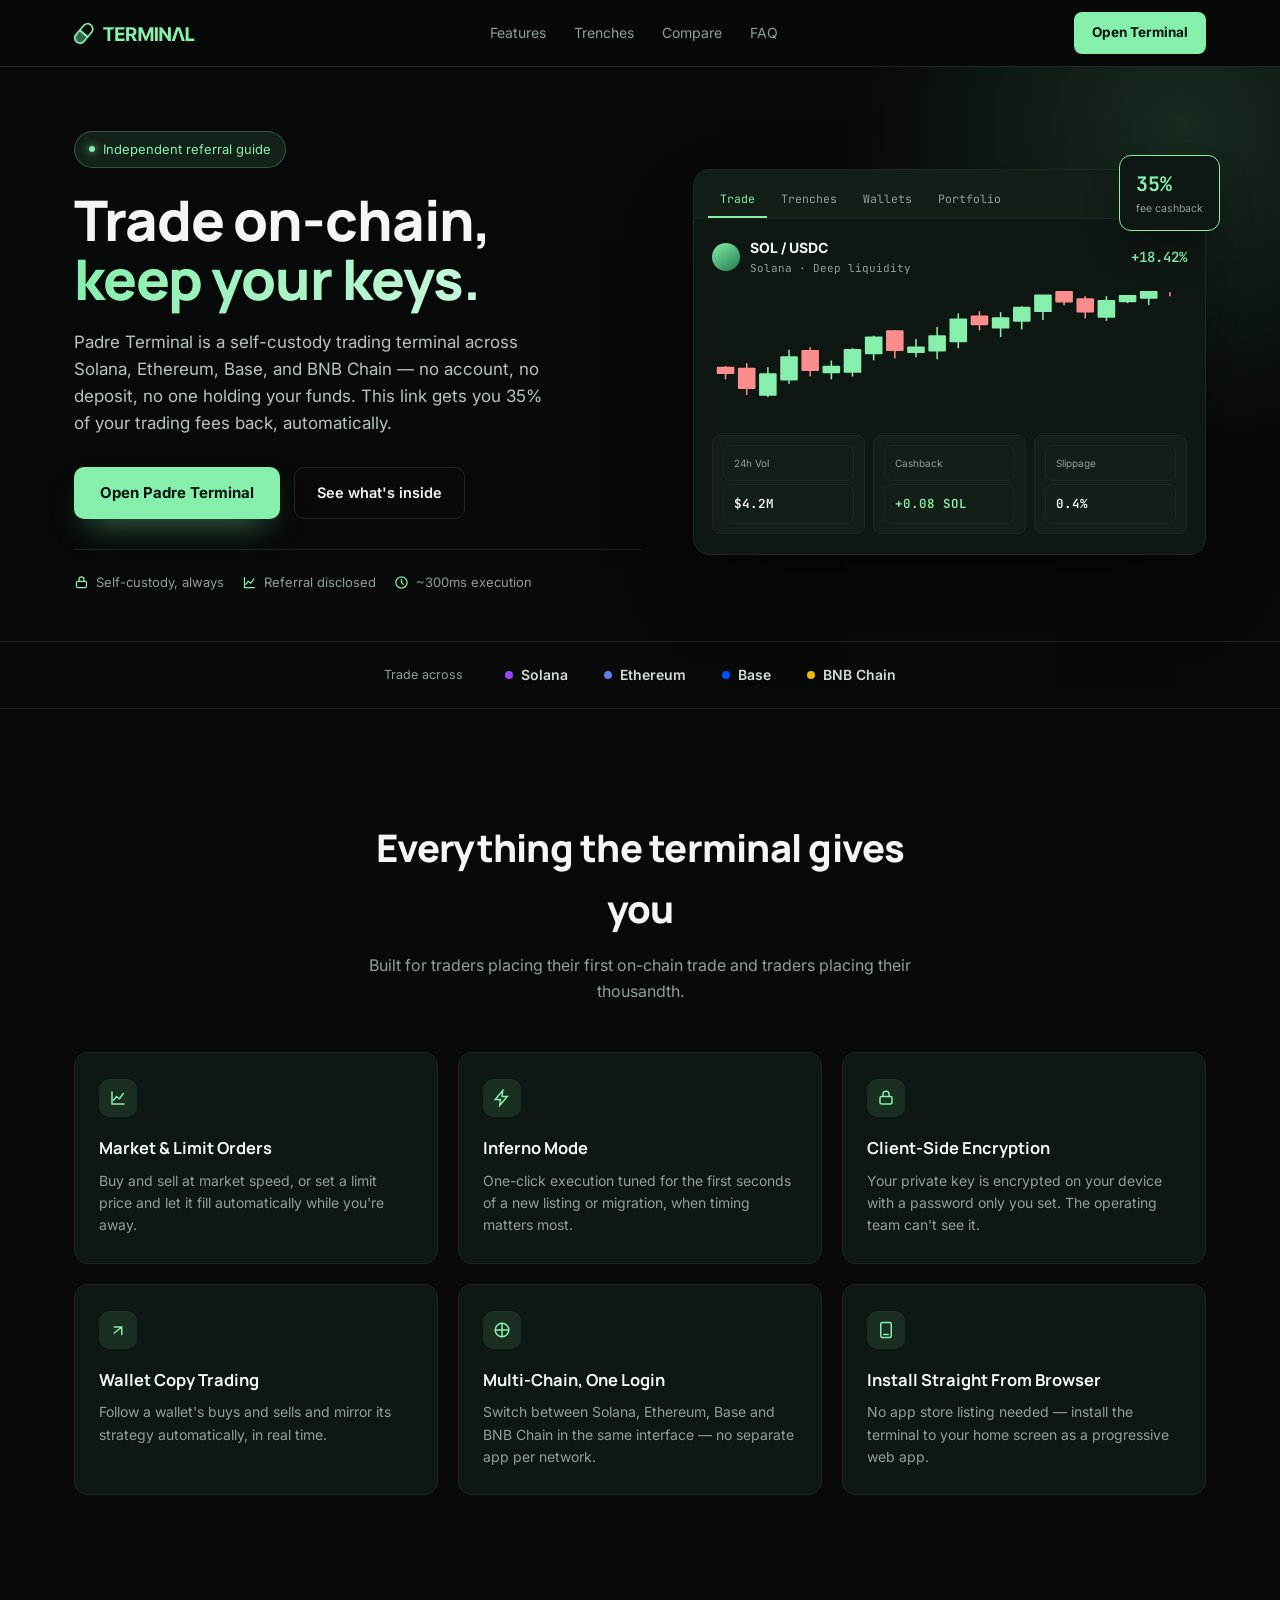
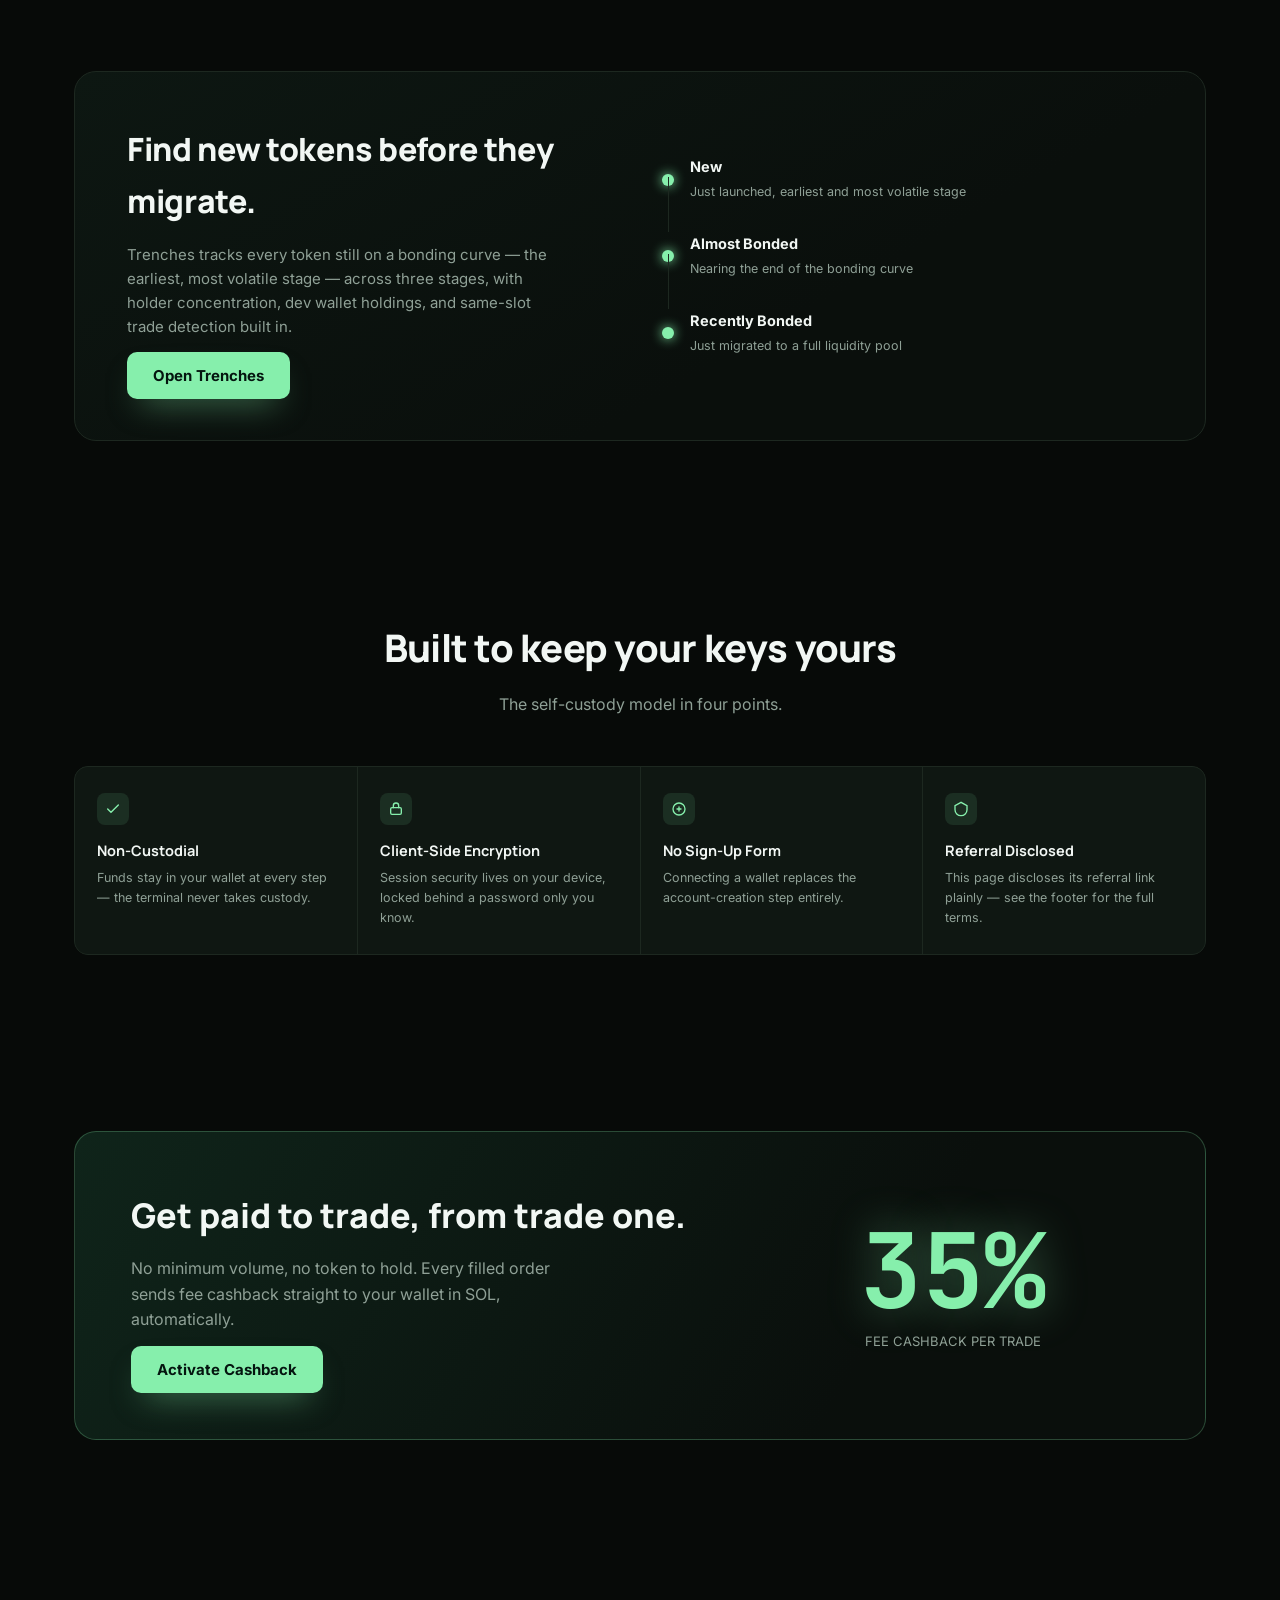
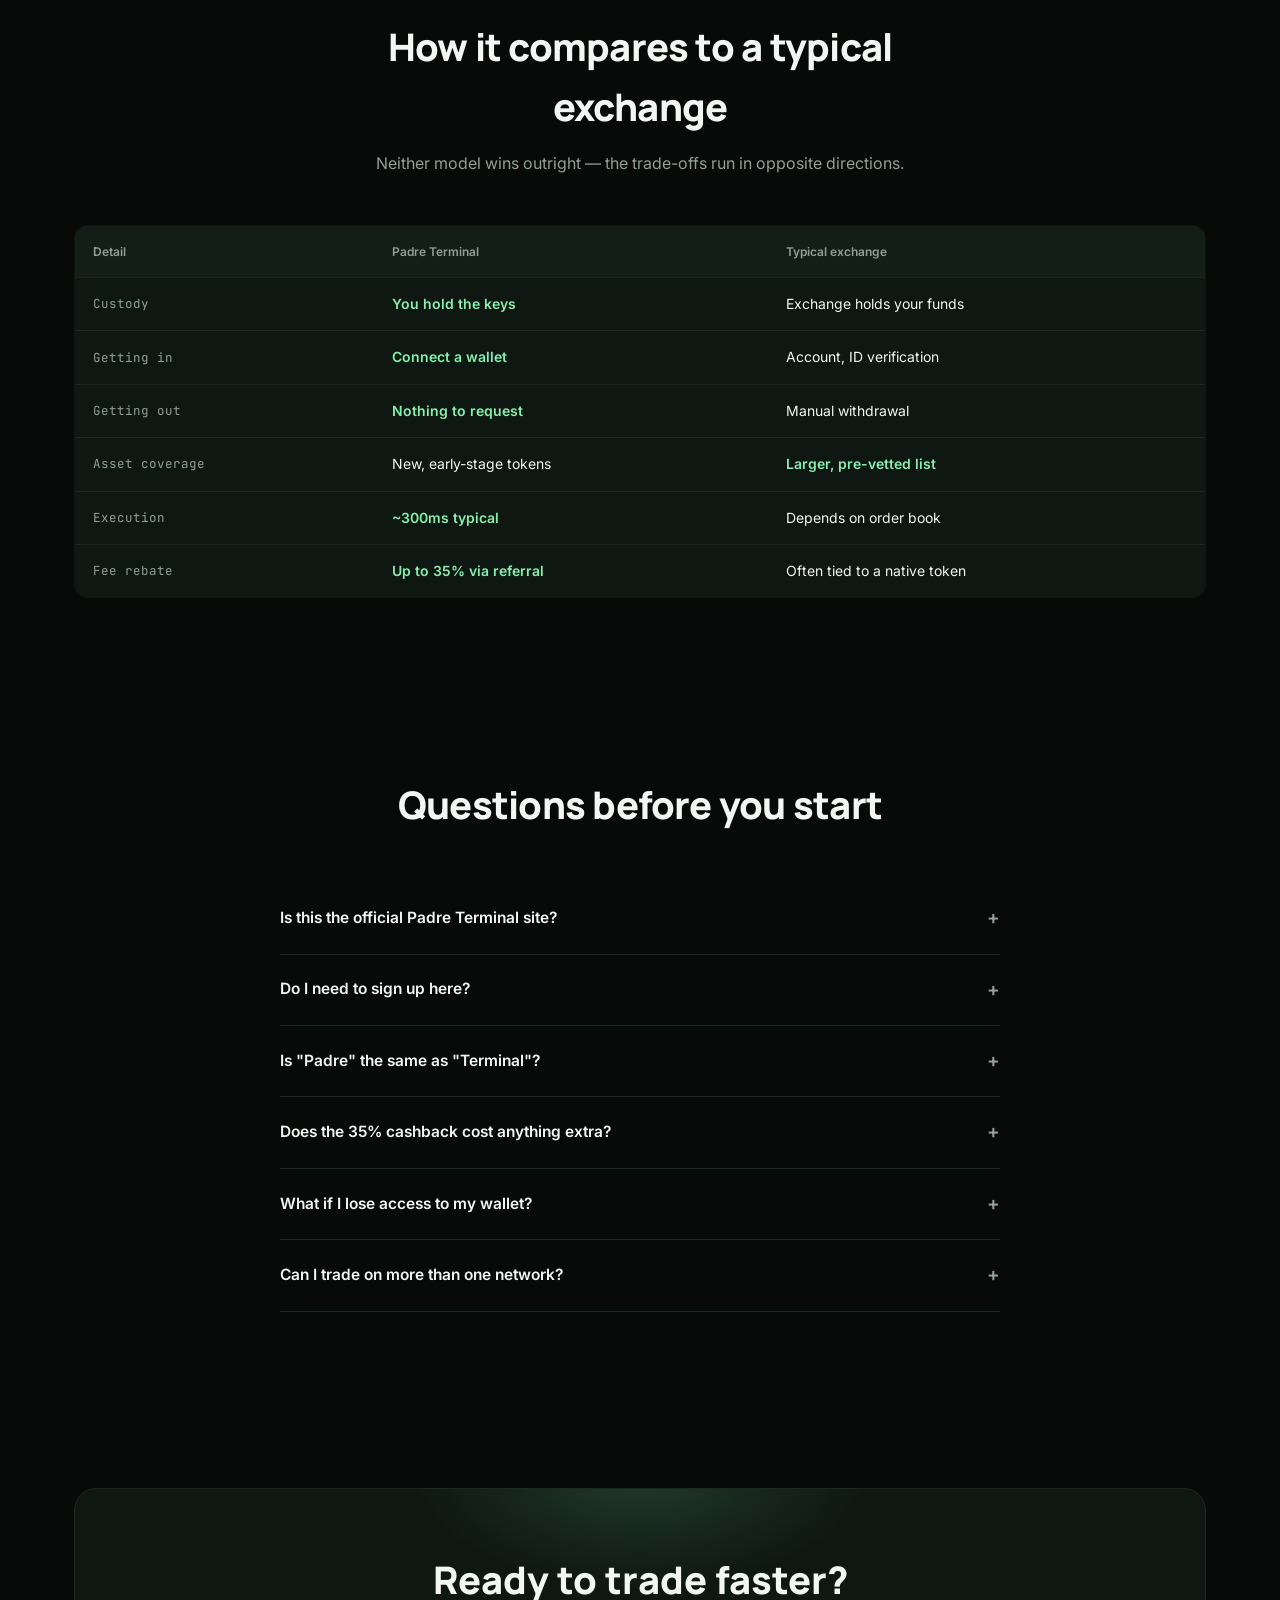
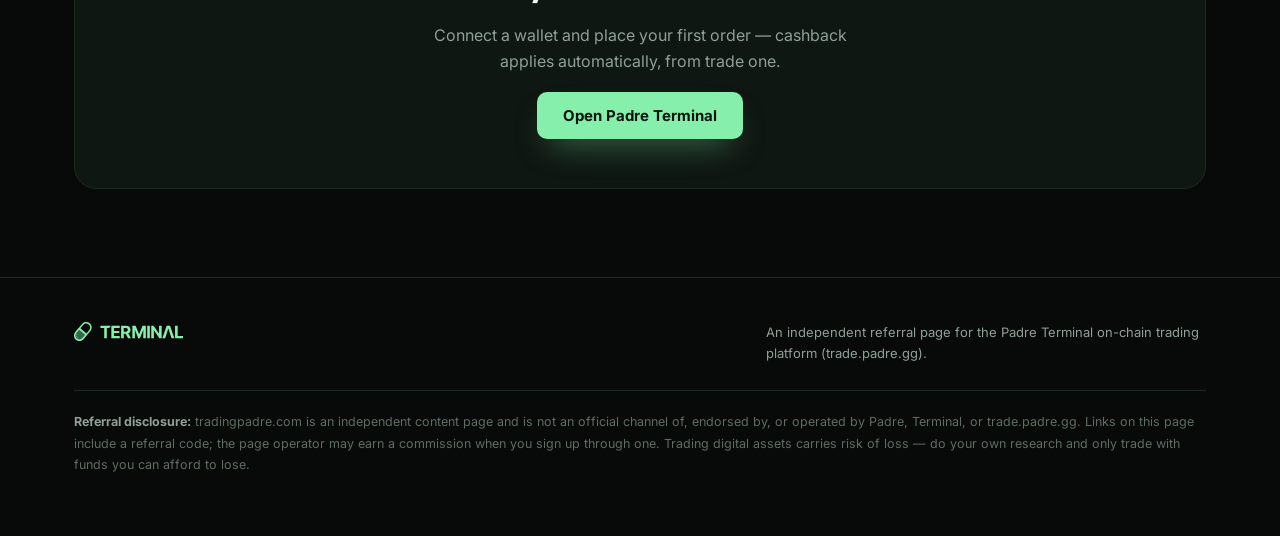
==== commit 7296863c: "Update print statement from 'Hello' to 'Goodbye'" ====
--- a/index.html
+++ b/index.html
@@ -3,16 +3,17 @@
 <head>
 <meta charset="UTF-8">
 <meta name="viewport" content="width=device-width, initial-scale=1.0, maximum-scale=5.0">
-<title>Trading Padre — A Beginner's Guide to On-Chain Trading with Padre Terminal</title>
-<meta name="description" content="New to on-chain trading? Learn how Padre Terminal works, what fee cashback means, and how to place your first trade safely — step by step.">
-<meta property="og:title" content="Trading Padre — A Beginner's Guide to Padre Terminal">
-<meta property="og:description" content="Step-by-step onboarding for first-time users of Padre Terminal, plus a side-by-side look at how it compares to a typical exchange.">
+<title>Trading Padre — Trade Faster on Padre Terminal, 35% Fee Cashback</title>
+<meta name="description" content="An independent guide and referral page for Padre Terminal — a self-custody, multi-chain trading terminal. Get 35% fee cashback, ~300ms execution, and full control of your keys.">
+<meta property="og:title" content="Trading Padre — Trade Faster on Padre Terminal">
+<meta property="og:description" content="Self-custody trading across 4 networks. ~300ms execution. 35% fee cashback via this referral link.">
 <meta property="og:type" content="website">
 <meta property="og:site_name" content="Trading Padre">
 <meta property="og:url" content="https://tradingpadre.com/">
 <link rel="canonical" href="https://tradingpadre.com/">
 <link rel="icon" href="/favicon.ico" sizes="any">
 <link rel="icon" href="/favicon-96.png" type="image/png" sizes="96x96">
+<meta name="google-site-verification" content="POGiYeZeYSzNx3EKrPTzhZaajpFVyDINWeUtnzXv9es" />
 <script type="application/ld+json">
 {
   "@context": "https://schema.org",
@@ -23,171 +24,236 @@
 </script>
 <link rel="preconnect" href="https://fonts.googleapis.com">
 <link rel="preconnect" href="https://fonts.gstatic.com" crossorigin>
-<link href="https://fonts.googleapis.com/css2?family=Sora:wght@500;600;700;800&family=Inter:wght@400;500;600;700&family=IBM+Plex+Mono:wght@400;500;600&display=swap" rel="stylesheet">
+<link href="https://fonts.googleapis.com/css2?family=Manrope:wght@500;600;700;800&family=Inter:wght@400;500;600;700&family=JetBrains+Mono:wght@400;500;600&display=swap" rel="stylesheet">
 <style>
   :root{
-    --bg:#0B0E17;
-    --panel:#121729;
-    --panel-2:#171E33;
-    --line:#262E48;
-    --text:#EDEFF7;
-    --muted:#8A90AC;
-    --gold:#86EFAC;
-    --gold-dim: rgba(134,239,172,0.12);
-    --teal:#4FD1C5;
-    --brand-green:#86EFAC;
-    --down:#FB7185;
+    --bg:#070A08;
+    --panel:#0F1712;
+    --panel-2:#131E17;
+    --line:#1D2820;
+    --ink:#F2F7F4;
+    --muted:#8FA096;
+    --accent:#86EFAC;
+    --accent-2:#3FCB78;
+    --accent-dim: rgba(134,239,172,0.10);
+    --warn:#FB8D8D;
+    --maxw:1180px;
     --radius:16px;
-    --maxw:1140px;
   }
   *{box-sizing:border-box; margin:0; padding:0;}
   html{scroll-behavior:smooth;}
-  body{
-    background:var(--bg); color:var(--text); font-family:'Inter',sans-serif; line-height:1.6;
-    -webkit-font-smoothing:antialiased; position:relative;
-  }
-  body::before{
-    content:""; position:fixed; inset:0; z-index:-1; pointer-events:none;
-    background:
-      radial-gradient(600px 380px at 90% -8%, rgba(134,239,172,0.09), transparent 60%),
-      radial-gradient(560px 420px at 0% 10%, rgba(79,209,197,0.07), transparent 60%);
-  }
-  h1,h2,h3{font-family:'Sora',sans-serif;}
-  .mono{font-family:'IBM Plex Mono',monospace;}
+  body{background:var(--bg); color:var(--ink); font-family:'Inter',sans-serif; line-height:1.6; -webkit-font-smoothing:antialiased; overflow-x:hidden;}
+  h1,h2,h3{font-family:'Manrope',sans-serif;}
+  .mono{font-family:'JetBrains Mono',monospace;}
   a{color:inherit; text-decoration:none;}
   .wrap{max-width:var(--maxw); margin:0 auto; padding:0 24px;}
-  ::selection{background:var(--gold); color:#04150F;}
-
-  header{position:sticky; top:0; z-index:50; background:rgba(11,14,23,0.82); backdrop-filter:blur(14px); border-bottom:1px solid var(--line);}
+  ::selection{background:var(--accent); color:#04150F;}
+  img{max-width:100%; display:block;}
+
+  /* header */
+  header{position:sticky; top:0; z-index:60; background:rgba(7,10,8,0.82); backdrop-filter:blur(14px); border-bottom:1px solid var(--line);}
   nav{display:flex; align-items:center; justify-content:space-between; height:66px;}
-  .logo{display:flex; align-items:center; gap:10px; font-weight:700; font-size:17px; font-family:'Sora',sans-serif;}
-  .logo-mark{width:26px; height:26px; flex-shrink:0;}
-  .logo-mark svg{width:100%; height:100%; display:block;}
+  .brand svg{height:21px; width:auto; display:block;}
   .nav-links{display:flex; gap:28px; font-size:14px; color:var(--muted);}
-  .nav-links a:hover{color:var(--text);}
+  .nav-links a:hover{color:var(--ink);}
+  .nav-mobile-hide{display:flex;}
   .nav-right{display:flex; align-items:center; gap:10px;}
-  .nav-cta{background:var(--gold); color:#04150F; font-weight:700; font-size:14px; padding:10px 18px; border-radius:9px; white-space:nowrap;}
-  .nav-mobile-hide{display:flex;}
-  .hamburger{display:none; align-items:center; justify-content:center; width:36px; height:36px; border-radius:8px; border:1px solid var(--line); background:transparent; color:var(--text); cursor:pointer;}
-  .hamburger svg{width:17px; height:17px;}
-  .hamburger.open{border-color:var(--gold); color:var(--gold);}
+  .nav-cta{background:var(--accent); color:#04150F; font-weight:700; font-size:13.5px; padding:10px 18px; border-radius:8px; white-space:nowrap;}
+  .hamburger{display:none; align-items:center; justify-content:center; width:34px; height:34px; border-radius:8px; border:1px solid var(--line); background:transparent; color:var(--ink); cursor:pointer;}
+  .hamburger svg{width:16px; height:16px;}
+  .hamburger.open{border-color:var(--accent); color:var(--accent);}
   .mobile-panel{display:none; flex-direction:column; padding:6px 0 14px; border-top:1px solid var(--line);}
   .mobile-panel.open{display:flex;}
-  .mobile-panel a{padding:12px 4px; font-size:15px; color:var(--muted); border-bottom:1px solid var(--line);}
-  .mobile-panel a:hover{color:var(--gold);}
-  @media(max-width:800px){ .nav-mobile-hide{display:none;} .hamburger{display:flex;} }
-  @media(max-width:480px){
-    .wrap{padding:0 16px;} nav{height:58px;}
-    .logo{font-size:14px;} .logo-mark{width:20px; height:20px;}
-    .nav-cta{padding:7px 12px; font-size:12px;} .hamburger{width:30px; height:30px;}
-  }
+  .mobile-panel a{padding:12px 4px; font-size:14.5px; color:var(--muted); border-bottom:1px solid var(--line);}
+  .mobile-panel a:hover{color:var(--accent);}
+  @media(max-width:840px){ .nav-mobile-hide{display:none;} .hamburger{display:flex;} }
+  @media(max-width:460px){ .wrap{padding:0 16px;} nav{height:56px;} .brand svg{height:17px;} .nav-cta{padding:7px 12px; font-size:12px;} .hamburger{width:30px; height:30px;} }
 
   /* hero */
-  .hero{padding:64px 0 48px;}
-  .hero-inner{max-width:720px;}
-  .eyebrow{
-    display:inline-flex; align-items:center; gap:8px; font-family:'IBM Plex Mono',monospace; font-size:12px;
-    color:var(--gold); background:var(--gold-dim); border:1px solid rgba(134,239,172,0.3); padding:6px 12px; border-radius:100px; margin-bottom:20px;
-  }
-  .hero h1{font-size:clamp(30px,4.6vw,48px); line-height:1.12; letter-spacing:-0.02em; font-weight:800; margin-bottom:18px;}
-  .hero h1 .hl{color:var(--gold);}
-  .hero p.sub{font-size:16.5px; color:var(--muted); max-width:580px; margin-bottom:30px;}
-  .cta-row{display:flex; gap:14px; flex-wrap:wrap; margin-bottom:8px;}
+  .hero{position:relative; padding:64px 0 20px; overflow:hidden;}
+  .hero::before{
+    content:""; position:absolute; width:640px; height:640px; border-radius:50%; right:-220px; top:-260px;
+    background:radial-gradient(circle, rgba(134,239,172,0.14), transparent 70%); pointer-events:none;
+  }
+  .hero-grid{display:grid; grid-template-columns:1.05fr 0.95fr; gap:52px; align-items:center; position:relative;}
+  @media(max-width:940px){
+    .hero-grid{grid-template-columns:1fr;}
+    .hero-grid > div:first-child{text-align:center;}
+    .hero p.sub{margin-left:auto; margin-right:auto;}
+    .cta-row{justify-content:center;}
+    .trust-row{justify-content:center;}
+  }
+
+  .pill{
+    display:inline-flex; align-items:center; gap:8px; font-size:13px; color:var(--accent);
+    background:var(--accent-dim); border:1px solid rgba(134,239,172,0.25); padding:7px 14px; border-radius:100px; margin-bottom:22px;
+  }
+  .pill .dot{width:6px; height:6px; border-radius:50%; background:var(--accent); box-shadow:0 0 8px var(--accent);}
+
+  h1.hero-h{font-size:clamp(34px,5vw,56px); font-weight:800; line-height:1.06; letter-spacing:-0.02em; margin-bottom:20px;}
+  h1.hero-h .grad{background:linear-gradient(100deg, var(--accent), #C8F7DB); -webkit-background-clip:text; background-clip:text; color:transparent;}
+  .hero p.sub{font-size:17px; color:#B8C4BC; max-width:480px; margin-bottom:30px;}
+
+  .cta-row{display:flex; gap:14px; flex-wrap:wrap; margin-bottom:30px;}
   .btn-primary{
-    display:inline-flex; align-items:center; gap:8px; background:var(--gold); color:#04150F; font-weight:700; font-size:15px;
-    padding:14px 26px; border-radius:10px; box-shadow:0 14px 30px -12px rgba(134,239,172,0.45); transition:transform .15s ease;
+    background:var(--accent); color:#04150F; font-weight:700; font-size:15px; padding:14px 26px; border-radius:10px;
+    box-shadow:0 16px 32px -14px rgba(134,239,172,0.5); transition:transform .15s ease;
   }
   .btn-primary:hover{transform:translateY(-2px);}
-  .btn-ghost{border:1px solid var(--line); color:var(--text); font-weight:600; font-size:14.5px; padding:13px 22px; border-radius:10px;}
-  .btn-ghost:hover{border-color:#3a4468;}
-  .hero-note{font-size:13px; color:var(--muted); margin-top:10px;}
-
-  /* stat strip */
-  .stat-strip{border-top:1px solid var(--line); border-bottom:1px solid var(--line); background:var(--panel);}
-  .stat-strip .wrap{display:grid; grid-template-columns:repeat(4,1fr); padding:26px 24px;}
-  .stat-strip .cell{text-align:center; padding:0 8px; border-right:1px solid var(--line);}
-  .stat-strip .cell:last-child{border-right:none;}
-  .stat-strip .v{font-family:'IBM Plex Mono',monospace; font-size:22px; font-weight:600; color:var(--gold);}
-  .stat-strip .l{font-size:11.5px; color:var(--muted); margin-top:4px;}
-  @media(max-width:700px){ .stat-strip .wrap{grid-template-columns:repeat(2,1fr); gap:18px 0;} .stat-strip .cell{border-right:none; border-bottom:1px solid var(--line); padding-bottom:14px;} .stat-strip .cell:nth-child(2n){border-right:none;} }
-
-  section{padding:76px 0;}
-  .sec-head{max-width:600px; margin-bottom:44px;}
-  .sec-eyebrow{display:flex; align-items:center; gap:10px; font-family:'IBM Plex Mono',monospace; font-size:12px; color:var(--teal); margin-bottom:14px; letter-spacing:0.05em;}
-  .sec-eyebrow::before{content:""; width:20px; height:1px; background:var(--teal); opacity:0.7;}
-  .sec-head h2{font-size:clamp(24px,3.2vw,34px); letter-spacing:-0.02em; margin-bottom:12px;}
-  .sec-head p{color:var(--muted); font-size:15.5px;}
-
-  /* timeline */
-  .timeline{display:flex; flex-direction:column; gap:0;}
-  .tl-item{display:grid; grid-template-columns:64px 1fr; gap:20px; position:relative; padding-bottom:36px;}
-  .tl-item:last-child{padding-bottom:0;}
-  .tl-marker{
-    width:44px; height:44px; border-radius:12px; background:var(--panel); border:1px solid var(--line);
-    display:flex; align-items:center; justify-content:center; font-family:'IBM Plex Mono',monospace; font-weight:600; color:var(--gold); font-size:15px;
-    position:relative; z-index:1; flex-shrink:0;
-  }
-  .tl-item:not(:last-child)::before{
-    content:""; position:absolute; left:21px; top:44px; bottom:-8px; width:2px; background:var(--line);
-  }
-  .tl-body h3{font-size:17px; margin-bottom:8px; font-weight:600;}
-  .tl-body p{color:var(--muted); font-size:14.5px; max-width:520px;}
-
-  /* comparison table */
-  .comp-table{width:100%; border-collapse:collapse; background:var(--panel); border:1px solid var(--line); border-radius:var(--radius); overflow:hidden;}
-  .comp-table th, .comp-table td{padding:16px 18px; text-align:left; font-size:14px; border-bottom:1px solid var(--line);}
-  .comp-table th{font-family:'IBM Plex Mono',monospace; font-size:12px; color:var(--muted); font-weight:500; background:var(--panel-2); letter-spacing:0.03em;}
-  .comp-table td.highlight{color:var(--gold); font-weight:600;}
-  .comp-table tr:last-child td{border-bottom:none;}
-  .comp-table td:first-child{color:var(--muted); font-family:'IBM Plex Mono',monospace; font-size:13px;}
+  .btn-ghost{border:1px solid var(--line); color:var(--ink); font-weight:600; font-size:14.5px; padding:13px 22px; border-radius:10px;}
+  .btn-ghost:hover{border-color:#354235;}
+
+  .trust-row{display:flex; flex-wrap:wrap; gap:18px; padding-top:22px; border-top:1px solid var(--line);}
+  .trust-row .t{display:flex; align-items:center; gap:7px; font-size:13px; color:var(--muted);}
+  .trust-row svg{width:15px; height:15px; stroke:var(--accent); flex-shrink:0;}
+
+  /* mockup panel */
+  .mockup{position:relative;}
+  .mockup-card{
+    background:var(--panel); border:1px solid var(--line); border-radius:var(--radius); overflow:hidden;
+    box-shadow:0 40px 80px -30px rgba(0,0,0,0.7);
+  }
+  .mockup-tabs{display:flex; gap:2px; padding:12px 14px 0; border-bottom:1px solid var(--line); background:var(--panel-2);}
+  .mockup-tabs span{font-family:'JetBrains Mono',monospace; font-size:11.5px; color:var(--muted); padding:8px 12px; border-bottom:2px solid transparent;}
+  .mockup-tabs span.active{color:var(--accent); border-bottom-color:var(--accent);}
+  .mockup-body{padding:18px 18px 20px;}
+  .mp-row{display:flex; align-items:center; justify-content:space-between; margin-bottom:14px;}
+  .mp-pair{display:flex; align-items:center; gap:10px;}
+  .mp-icon{width:28px; height:28px; border-radius:50%; background:linear-gradient(145deg,var(--accent),#1F7A4A);}
+  .mp-name{font-weight:700; font-size:14px;}
+  .mp-sub{font-size:11px; color:var(--muted); font-family:'JetBrains Mono',monospace;}
+  .mp-price{color:var(--accent); font-family:'JetBrains Mono',monospace; font-weight:600; font-size:14px;}
+  .mp-chart{height:130px; margin:4px 0 14px;}
+  .mp-chart svg{width:100%; height:100%;}
+  .mp-stats{display:grid; grid-template-columns:repeat(3,1fr); gap:8px;}
+  .mp-stats div{background:var(--panel-2); border:1px solid var(--line); border-radius:8px; padding:9px 10px;}
+  .mp-stats .l{font-size:10px; color:var(--muted); margin-bottom:3px;}
+  .mp-stats .v{font-family:'JetBrains Mono',monospace; font-size:12.5px; font-weight:600;}
+  .float-badge{
+    position:absolute; right:-14px; top:-14px; background:var(--panel); border:1px solid var(--accent);
+    border-radius:12px; padding:12px 16px; box-shadow:0 20px 40px -16px rgba(0,0,0,0.6);
+  }
+  .float-badge .v{font-family:'JetBrains Mono',monospace; font-size:20px; font-weight:700; color:var(--accent);}
+  .float-badge .l{font-size:10.5px; color:var(--muted); margin-top:1px;}
+  @media(max-width:460px){ .float-badge{right:0; top:-10px; padding:9px 12px;} .float-badge .v{font-size:16px;} }
+
+  /* network strip */
+  .net-strip{border-top:1px solid var(--line); border-bottom:1px solid var(--line); padding:22px 0; margin-top:48px;}
+  .net-strip .wrap{display:flex; align-items:center; justify-content:center; gap:36px; flex-wrap:wrap;}
+  .net-strip .lbl{font-size:12.5px; color:var(--muted); margin-right:6px;}
+  .net-item{display:flex; align-items:center; gap:8px; font-size:14px; font-weight:600; color:#D3DCD6;}
+  .net-dot{width:8px; height:8px; border-radius:50%;}
+
+  section{padding:88px 0;}
+  .sec-head{max-width:600px; margin:0 auto 48px; text-align:center;}
+  .sec-head.left{text-align:left; margin:0 0 44px;}
+  .sec-head h2{font-size:clamp(26px,3.6vw,38px); font-weight:800; letter-spacing:-0.02em; margin-bottom:14px;}
+  .sec-head p{color:var(--muted); font-size:16px;}
+
+  /* feature grid */
+  .feat-grid{display:grid; grid-template-columns:repeat(3,1fr); gap:20px;}
+  @media(max-width:900px){ .feat-grid{grid-template-columns:repeat(2,1fr);} }
+  @media(max-width:600px){ .feat-grid{grid-template-columns:1fr;} }
+  .feat-card{
+    background:var(--panel); border:1px solid var(--line); border-radius:14px; padding:26px 24px; position:relative; overflow:hidden;
+    transition:border-color .2s ease, transform .2s ease;
+  }
+  .feat-card:hover{border-color:#2c3a2f; transform:translateY(-3px);}
+  .feat-card .spark{position:absolute; right:0; bottom:0; width:120px; height:60px; opacity:0.5;}
+  .feat-icon{width:38px; height:38px; border-radius:10px; background:var(--accent-dim); display:flex; align-items:center; justify-content:center; margin-bottom:18px; position:relative;}
+  .feat-icon svg{width:18px; height:18px; stroke:var(--accent);}
+  .feat-card h3{font-size:16.5px; font-weight:700; margin-bottom:8px; position:relative;}
+  .feat-card p{color:var(--muted); font-size:14px; position:relative;}
+
+  /* trenches spotlight */
+  .spotlight{
+    background:linear-gradient(150deg, #0D1712, #0A0F0C 65%); border:1px solid var(--line); border-radius:22px;
+    padding:52px; display:grid; grid-template-columns:1fr 1fr; gap:44px; align-items:center; position:relative; overflow:hidden;
+  }
+  @media(max-width:860px){
+    .spotlight{grid-template-columns:1fr; padding:34px 26px; text-align:center;}
+    .spotlight p{margin-left:auto; margin-right:auto;}
+    .flow{align-items:center;}
+    .flow-item{text-align:left; max-width:320px; margin:0 auto;}
+  }
+  .spotlight h2{font-size:clamp(24px,3.4vw,32px); font-weight:800; margin-bottom:16px; letter-spacing:-0.01em;}
+  .spotlight p{color:var(--muted); font-size:15px; margin-bottom:24px; max-width:440px;}
+  .flow{display:flex; flex-direction:column; gap:0;}
+  .flow-item{display:flex; align-items:center; gap:16px; padding:14px 0;}
+  .flow-node{
+    width:12px; height:12px; border-radius:50%; background:var(--accent); box-shadow:0 0 12px var(--accent); flex-shrink:0;
+  }
+  .flow-item:not(:last-child){position:relative;}
+  .flow-item:not(:last-child)::after{content:""; position:absolute; left:5.5px; top:36px; bottom:-14px; width:1px; background:var(--line);}
+  .flow-text b{display:block; font-size:14.5px; font-weight:700;}
+  .flow-text span{font-size:12.5px; color:var(--muted);}
+
+  /* trust badges */
+  .badge-grid{display:grid; grid-template-columns:repeat(4,1fr); gap:1px; background:var(--line); border:1px solid var(--line); border-radius:14px; overflow:hidden;}
+  @media(max-width:860px){ .badge-grid{grid-template-columns:repeat(2,1fr);} }
+  .badge-cell{background:var(--panel); padding:26px 22px;}
+  .badge-cell .bi{width:32px; height:32px; border-radius:8px; background:var(--accent-dim); display:flex; align-items:center; justify-content:center; margin-bottom:14px;}
+  .badge-cell .bi svg{width:16px; height:16px; stroke:var(--accent);}
+  .badge-cell h3{font-size:14.5px; font-weight:700; margin-bottom:6px;}
+  .badge-cell p{font-size:12.5px; color:var(--muted);}
+
+  /* cashback */
+  .cashback{
+    background:linear-gradient(120deg, #0F241A, #0A0F0C 70%); border:1px solid rgba(134,239,172,0.25); border-radius:22px;
+    padding:56px; display:grid; grid-template-columns:1.2fr 0.8fr; gap:40px; align-items:center; position:relative; overflow:hidden;
+  }
+  @media(max-width:800px){
+    .cashback{grid-template-columns:1fr; padding:36px 26px; text-align:center;}
+    .cashback p{margin-left:auto; margin-right:auto;}
+  }
+  .cashback h2{font-size:clamp(24px,3.4vw,34px); font-weight:800; margin-bottom:14px;}
+  .cashback p{color:var(--muted); margin-bottom:24px; max-width:420px;}
+  .big-num{font-family:'JetBrains Mono',monospace; font-size:clamp(64px,9vw,104px); font-weight:700; color:var(--accent); line-height:1; text-align:center; text-shadow:0 0 44px rgba(134,239,172,0.4);}
+  .big-num-l{text-align:center; color:var(--muted); font-size:13px; margin-top:8px;}
+
+  /* compare */
+  .spec{width:100%; border-collapse:collapse; background:var(--panel); border:1px solid var(--line); border-radius:14px; overflow:hidden;}
+  .spec th{text-align:left; font-size:12px; color:var(--muted); font-weight:600; padding:16px 18px; background:var(--panel-2); border-bottom:1px solid var(--line);}
+  .spec td{padding:15px 18px; border-bottom:1px solid var(--line); font-size:14px;}
+  .spec tr:last-child td{border-bottom:none;}
+  .spec td:first-child{color:var(--muted); font-family:'JetBrains Mono',monospace; font-size:12.5px;}
+  .spec td.yes{color:var(--accent); font-weight:600;}
   .table-scroll{overflow-x:auto;}
-  @media(max-width:640px){ .comp-table{font-size:13px;} .comp-table th, .comp-table td{padding:12px 14px;} }
-
-  /* feature list alt */
-  .feat-list{display:grid; grid-template-columns:1fr 1fr; gap:1px; background:var(--line); border:1px solid var(--line); border-radius:var(--radius); overflow:hidden;}
-  @media(max-width:700px){ .feat-list{grid-template-columns:1fr;} }
-  .feat-list .item{background:var(--panel); padding:26px 24px; display:flex; gap:16px;}
-  .feat-list .num{font-family:'IBM Plex Mono',monospace; color:var(--teal); font-size:13px; flex-shrink:0; padding-top:2px;}
-  .feat-list h3{font-size:15.5px; margin-bottom:6px; font-weight:600;}
-  .feat-list p{color:var(--muted); font-size:13.5px;}
+  @media(max-width:600px){ .spec{font-size:13px;} .spec td, .spec th{padding:12px 14px;} }
 
   /* faq */
   .faq-item{border-bottom:1px solid var(--line); padding:20px 0;}
-  .faq-q{display:flex; justify-content:space-between; align-items:center; cursor:pointer; font-weight:600; font-size:15px;}
-  .faq-q:hover{color:var(--gold);}
+  .faq-q{display:flex; justify-content:space-between; align-items:center; cursor:pointer; font-weight:600; font-size:15.5px;}
+  .faq-q:hover{color:var(--accent);}
   .faq-q .plus{color:var(--muted); font-size:19px; transition:transform .2s; margin-left:16px; flex-shrink:0;}
-  .faq-item.open .plus{transform:rotate(45deg); color:var(--gold);}
+  .faq-item.open .plus{transform:rotate(45deg); color:var(--accent);}
   .faq-a{max-height:0; overflow:hidden; transition:max-height .25s ease;}
-  .faq-a p{color:var(--muted); font-size:14px; padding-top:12px; max-width:600px;}
+  .faq-a p{color:var(--muted); font-size:14px; padding-top:12px; max-width:640px;}
 
   /* final cta */
-  .final-cta{position:relative; overflow:hidden; text-align:center; background:var(--panel); border:1px solid var(--line); border-radius:20px; padding:56px 24px;}
-  .final-cta::before{content:""; position:absolute; width:440px; height:220px; left:50%; top:-120px; transform:translateX(-50%); background:radial-gradient(ellipse, rgba(134,239,172,0.15), transparent 70%); pointer-events:none;}
-  .final-cta h2{font-size:clamp(24px,3.6vw,36px); margin-bottom:14px; position:relative;}
-  .final-cta p{color:var(--muted); margin-bottom:28px; position:relative; max-width:480px; margin-left:auto; margin-right:auto;}
-
-  footer{border-top:1px solid var(--line); padding:40px 0 60px; color:var(--muted); font-size:13px;}
-  footer .foot-grid{display:flex; justify-content:space-between; flex-wrap:wrap; gap:20px; margin-bottom:24px; align-items:flex-start;}
-  .disclaimer{border-top:1px solid var(--line); padding-top:20px; font-size:12.5px; line-height:1.75; color:#5C6485;}
-
-  .sticky-cta{
-    position:fixed; bottom:0; left:0; right:0; z-index:60; background:rgba(11,14,23,0.94); backdrop-filter:blur(10px);
-    border-top:1px solid var(--line); padding:12px 16px; display:none; align-items:center; justify-content:space-between; gap:12px;
-  }
-  .sticky-cta .txt{font-size:12.5px;} .sticky-cta .txt b{display:block; font-size:14px;} .sticky-cta .txt span{color:var(--muted);}
-  .sticky-cta a{background:var(--gold); color:#04150F; font-weight:700; font-size:13.5px; padding:10px 18px; border-radius:9px; white-space:nowrap;}
-  @media(max-width:700px){ .sticky-cta{display:flex;} body{padding-bottom:70px;} }
+  .final-cta{position:relative; overflow:hidden; text-align:center; background:var(--panel); border:1px solid var(--line); border-radius:22px; padding:60px 24px;}
+  .final-cta::before{content:""; position:absolute; width:460px; height:230px; left:50%; top:-130px; transform:translateX(-50%); background:radial-gradient(ellipse, rgba(134,239,172,0.16), transparent 70%); pointer-events:none;}
+  .final-cta h2{font-size:clamp(26px,4vw,38px); font-weight:800; margin-bottom:14px; position:relative;}
+  .final-cta p{color:var(--muted); margin-bottom:28px; position:relative; max-width:440px; margin-left:auto; margin-right:auto;}
+
+  footer{border-top:1px solid var(--line); padding:44px 0 60px;}
+  .foot-grid{display:flex; justify-content:space-between; flex-wrap:wrap; gap:20px; margin-bottom:26px; align-items:flex-start;}
+  footer .foot-grid svg{height:19px; width:auto;}
+  footer .disclaimer{font-size:12.5px; line-height:1.75; color:#5E6D62; border-top:1px solid var(--line); padding-top:20px;}
+  footer .disclaimer strong{color:#8FA096;}
+
+  :focus-visible{outline:2px solid var(--accent); outline-offset:2px;}
+  @media (prefers-reduced-motion: reduce){ *{animation-duration:0.01ms !important;} }
 </style>
-<meta name="google-site-verification" content="POGiYeZeYSzNx3EKrPTzhZaajpFVyDINWeUtnzXv9es" />
 </head>
 <body>
 
 <header>
   <div class="wrap">
     <nav>
-      <a href="#top" class="logo" style="height:24px; align-items:center;">
-        <svg viewBox="0 0 460 80" fill="none" xmlns="http://www.w3.org/2000/svg" role="img" aria-label="Terminal logo" style="height:22px; width:auto; display:block;">
-          <g clip-path="url(#clipNavTP)">
+      <a href="#top" class="brand" aria-label="Home">
+        <svg viewBox="0 0 460 80" fill="none" xmlns="http://www.w3.org/2000/svg">
+          <g clip-path="url(#hlogo)">
             <path d="M111.18 24.9642V15.8462H154.259L148.422 24.9642H138.201V68.1539H127.239V24.9642H111.18Z" fill="#86EFAC"/>
             <path d="M157.173 68.1539V15.8462H192.518V24.9642H168.264V37.4282H190.699V46.5463H168.264V59.0358H192.62V68.1539H157.173Z" fill="#86EFAC"/>
             <path d="M198.449 68.1539V15.8462H219.142C223.104 15.8462 226.485 16.5528 229.285 17.9661C232.103 19.3623 234.245 21.346 235.713 23.917C237.199 26.4711 237.942 29.4765 237.942 32.933C237.942 36.4065 237.191 39.3949 235.688 41.8978C234.186 44.3838 232.008 46.2909 229.157 47.619C226.322 48.9471 222.891 49.6112 218.861 49.6112H205.005V40.723H217.068C219.185 40.723 220.944 40.4335 222.344 39.8546C223.745 39.2756 224.786 38.4073 225.469 37.2494C226.169 36.0915 226.519 34.6528 226.519 32.933C226.519 31.1963 226.169 29.7319 225.469 28.54C224.786 27.3481 223.736 26.4456 222.319 25.8326C220.919 25.2026 219.151 24.8877 217.017 24.8877H209.538V68.1539H198.449ZM226.775 44.3498L239.811 68.1539H227.57L214.814 44.3498H226.775Z" fill="#86EFAC"/>
@@ -200,11 +266,12 @@
             <path d="M12.4455 49.9567C10.1821 53.4357 7.52669 61.7278 15.0121 67.0642" stroke="#86EFAC" stroke-width="1.8" stroke-linecap="round" stroke-dasharray="3.62 7.23 12.06 7.23"/>
             <path d="M66.3158 5.36013C76.0084 13.4933 77.273 27.9446 69.1404 37.6376L40.462 71.8151L40.0761 72.2641C31.8782 81.546 17.7253 82.6454 8.18383 74.6391L7.73629 74.2532C-1.54562 66.0552 -2.64564 51.9031 5.36064 42.3617L34.0391 8.18404C42.1725 -1.50815 56.623 -2.77263 66.3158 5.36013ZM21.6579 32.5119L10.0743 46.3169C4.12538 53.4064 5.0497 63.9764 12.139 69.9255C19.2287 75.8744 29.7994 74.9496 35.7483 67.8599L47.3319 54.0551L21.6579 32.5119ZM62.3606 10.0738C55.2711 4.12539 44.7016 5.05031 38.7527 12.1392L26.8169 26.3637L52.491 47.9068L64.4268 33.6823C70.3751 26.5927 69.4499 16.0226 62.3606 10.0738Z" fill="#86EFAC"/>
           </g>
-          <defs><clipPath id="clipNavTP"><rect width="460" height="80" fill="white"/></clipPath></defs>
+          <defs><clipPath id="hlogo"><rect width="460" height="80" fill="white"/></clipPath></defs>
         </svg>
       </a>
       <div class="nav-links nav-mobile-hide">
-        <a href="#how-it-works">How It Works</a>
+        <a href="#features">Features</a>
+        <a href="#trenches">Trenches</a>
         <a href="#compare">Compare</a>
         <a href="#faq">FAQ</a>
       </div>
@@ -216,7 +283,8 @@
       </div>
     </nav>
     <div class="mobile-panel" id="mobilePanel">
-      <a href="#how-it-works">How It Works</a>
+      <a href="#features">Features</a>
+      <a href="#trenches">Trenches</a>
       <a href="#compare">Compare</a>
       <a href="#faq">FAQ</a>
     </div>
@@ -226,63 +294,159 @@
 <main id="top">
   <section class="hero">
     <div class="wrap">
-      <div class="hero-inner">
-        <div class="eyebrow">A GUIDE FOR FIRST-TIME USERS</div>
-        <h1>New to on-chain trading? <span class="hl">Start here</span> before you connect a wallet.</h1>
-        <p class="sub">This page walks through what Padre Terminal actually is, how the fee cashback works, and how it stacks up against a typical exchange — so your first trade isn't a guessing game.</p>
-        <div class="cta-row">
-          <a class="btn-primary" href="/go/" target="_blank" rel="noopener sponsored">Open Padre Terminal →</a>
-          <a class="btn-ghost" href="#how-it-works">See how it works</a>
-        </div>
-        <div class="hero-note">No signup form on this page — the link above takes you straight to the terminal.</div>
-      </div>
-    </div>
-  </section>
-
-  <div class="stat-strip">
-    <div class="wrap">
-      <div class="cell"><div class="v mono">4</div><div class="l">Networks supported</div></div>
-      <div class="cell"><div class="v mono">~300ms</div><div class="l">Typical execution time</div></div>
-      <div class="cell"><div class="v mono">35%</div><div class="l">Fee cashback via this link</div></div>
-      <div class="cell"><div class="v mono">$0</div><div class="l">Cost to connect a wallet</div></div>
-    </div>
-  </div>
-
-  <section id="how-it-works">
+      <div class="hero-grid">
+        <div>
+          <div class="pill"><span class="dot"></span>Independent referral guide</div>
+          <h1 class="hero-h">Trade on-chain,<br><span class="grad">keep your keys.</span></h1>
+          <p class="sub">Padre Terminal is a self-custody trading terminal across Solana, Ethereum, Base, and BNB Chain — no account, no deposit, no one holding your funds. This link gets you 35% of your trading fees back, automatically.</p>
+          <div class="cta-row">
+            <a class="btn-primary" href="/go/" target="_blank" rel="noopener sponsored">Open Padre Terminal</a>
+            <a class="btn-ghost" href="#features">See what's inside</a>
+          </div>
+          <div class="trust-row">
+            <div class="t"><svg viewBox="0 0 24 24" fill="none" stroke-width="2" stroke-linecap="round"><rect x="4" y="10" width="16" height="10" rx="2"/><path d="M8 10V7a4 4 0 0 1 8 0v3"/></svg>Self-custody, always</div>
+            <div class="t"><svg viewBox="0 0 24 24" fill="none" stroke-width="2" stroke-linecap="round"><path d="M4 4v16h16"/><path d="m6 15 4-5 4 3 5-7"/></svg>Referral disclosed</div>
+            <div class="t"><svg viewBox="0 0 24 24" fill="none" stroke-width="2" stroke-linecap="round"><circle cx="12" cy="12" r="9"/><path d="M12 7v5l3 3"/></svg>~300ms execution</div>
+          </div>
+        </div>
+
+        <div class="mockup">
+          <div class="float-badge"><div class="v mono">35%</div><div class="l">fee cashback</div></div>
+          <div class="mockup-card">
+            <div class="mockup-tabs">
+              <span class="active">Trade</span><span>Trenches</span><span>Wallets</span><span>Portfolio</span>
+            </div>
+            <div class="mockup-body">
+              <div class="mp-row">
+                <div class="mp-pair">
+                  <div class="mp-icon"></div>
+                  <div><div class="mp-name">SOL / USDC</div><div class="mp-sub">Solana · Deep liquidity</div></div>
+                </div>
+                <div class="mp-price">+18.42%</div>
+              </div>
+              <div class="mp-chart"><svg viewBox="0 0 400 150" preserveAspectRatio="none" aria-hidden="true"><g id="candles"></g></svg></div>
+              <div class="mp-stats">
+                <div><div class="l">24h Vol</div><div class="v">$4.2M</div></div>
+                <div><div class="l">Cashback</div><div class="v" style="color:var(--accent);">+0.08 SOL</div></div>
+                <div><div class="l">Slippage</div><div class="v">0.4%</div></div>
+              </div>
+            </div>
+          </div>
+        </div>
+      </div>
+    </div>
+
+    <div class="net-strip">
+      <div class="wrap">
+        <span class="lbl">Trade across</span>
+        <div class="net-item"><span class="net-dot" style="background:#9945FF;"></span>Solana</div>
+        <div class="net-item"><span class="net-dot" style="background:#627EEA;"></span>Ethereum</div>
+        <div class="net-item"><span class="net-dot" style="background:#0052FF;"></span>Base</div>
+        <div class="net-item"><span class="net-dot" style="background:#F0B90B;"></span>BNB Chain</div>
+      </div>
+    </div>
+  </section>
+
+  <section id="features">
     <div class="wrap">
       <div class="sec-head">
-        <div class="sec-eyebrow">GETTING STARTED</div>
-        <h2>Four steps, no prior experience required.</h2>
-        <p>This is the same order most first-time users go through — skipping steps is usually where people run into avoidable problems.</p>
-      </div>
-      <div class="timeline">
-        <div class="tl-item">
-          <div class="tl-marker">01</div>
-          <div class="tl-body">
-            <h3>Install a wallet for the network you plan to use</h3>
-            <p>Phantom or Solflare for Solana; MetaMask or Rabby for Ethereum, Base, or BNB Chain. Pick one — you don't need every network on day one.</p>
-          </div>
-        </div>
-        <div class="tl-item">
-          <div class="tl-marker">02</div>
-          <div class="tl-body">
-            <h3>Connect it to the terminal</h3>
-            <p>This only shares your public address — never your seed phrase. Any prompt asking for your seed phrase at this stage is not legitimate.</p>
-          </div>
-        </div>
-        <div class="tl-item">
-          <div class="tl-marker">03</div>
-          <div class="tl-body">
-            <h3>Set a session password and enable 2FA</h3>
-            <p>Encryption happens client-side — there's no "forgot password" recovery through support, so treat it like a wallet password.</p>
-          </div>
-        </div>
-        <div class="tl-item">
-          <div class="tl-marker">04</div>
-          <div class="tl-body">
-            <h3>Fund your wallet and place a small first trade</h3>
-            <p>Keep a small gas buffer separate from your trade amount. A small test trade confirms everything's wired up before you size up.</p>
-          </div>
+        <h2>Everything the terminal gives you</h2>
+        <p>Built for traders placing their first on-chain trade and traders placing their thousandth.</p>
+      </div>
+      <div class="feat-grid">
+        <div class="feat-card">
+          <div class="feat-icon"><svg viewBox="0 0 24 24" fill="none" stroke-width="2" stroke-linecap="round"><path d="M4 4v16h16"/><path d="m6 15 4-5 4 3 5-7"/></svg></div>
+          <h3>Market &amp; Limit Orders</h3>
+          <p>Buy and sell at market speed, or set a limit price and let it fill automatically while you're away.</p>
+        </div>
+        <div class="feat-card">
+          <div class="feat-icon"><svg viewBox="0 0 24 24" fill="none" stroke-width="2" stroke-linecap="round"><path d="M13 2 3 14h7l-1 8 10-12h-7l1-8Z"/></svg></div>
+          <h3>Inferno Mode</h3>
+          <p>One-click execution tuned for the first seconds of a new listing or migration, when timing matters most.</p>
+        </div>
+        <div class="feat-card">
+          <div class="feat-icon"><svg viewBox="0 0 24 24" fill="none" stroke-width="2" stroke-linecap="round"><rect x="4" y="10" width="16" height="10" rx="2"/><path d="M8 10V7a4 4 0 0 1 8 0v3"/></svg></div>
+          <h3>Client-Side Encryption</h3>
+          <p>Your private key is encrypted on your device with a password only you set. The operating team can't see it.</p>
+        </div>
+        <div class="feat-card">
+          <div class="feat-icon"><svg viewBox="0 0 24 24" fill="none" stroke-width="2" stroke-linecap="round"><path d="M17 8 7 16M7 8h10v10"/></svg></div>
+          <h3>Wallet Copy Trading</h3>
+          <p>Follow a wallet's buys and sells and mirror its strategy automatically, in real time.</p>
+        </div>
+        <div class="feat-card">
+          <div class="feat-icon"><svg viewBox="0 0 24 24" fill="none" stroke-width="2" stroke-linecap="round"><circle cx="12" cy="12" r="9"/><path d="M12 3v18M3 12h18"/></svg></div>
+          <h3>Multi-Chain, One Login</h3>
+          <p>Switch between Solana, Ethereum, Base and BNB Chain in the same interface — no separate app per network.</p>
+        </div>
+        <div class="feat-card">
+          <div class="feat-icon"><svg viewBox="0 0 24 24" fill="none" stroke-width="2" stroke-linecap="round"><rect x="5" y="2" width="14" height="20" rx="2"/><path d="M9 18h6"/></svg></div>
+          <h3>Install Straight From Browser</h3>
+          <p>No app store listing needed — install the terminal to your home screen as a progressive web app.</p>
+        </div>
+      </div>
+    </div>
+  </section>
+
+  <section id="trenches">
+    <div class="wrap">
+      <div class="spotlight">
+        <div>
+          <h2>Find new tokens before they migrate.</h2>
+          <p>Trenches tracks every token still on a bonding curve — the earliest, most volatile stage — across three stages, with holder concentration, dev wallet holdings, and same-slot trade detection built in.</p>
+          <a class="btn-primary" href="/go/" target="_blank" rel="noopener sponsored">Open Trenches</a>
+        </div>
+        <div class="flow">
+          <div class="flow-item"><div class="flow-node"></div><div class="flow-text"><b>New</b><span>Just launched, earliest and most volatile stage</span></div></div>
+          <div class="flow-item"><div class="flow-node"></div><div class="flow-text"><b>Almost Bonded</b><span>Nearing the end of the bonding curve</span></div></div>
+          <div class="flow-item"><div class="flow-node"></div><div class="flow-text"><b>Recently Bonded</b><span>Just migrated to a full liquidity pool</span></div></div>
+        </div>
+      </div>
+    </div>
+  </section>
+
+  <section>
+    <div class="wrap">
+      <div class="sec-head">
+        <h2>Built to keep your keys yours</h2>
+        <p>The self-custody model in four points.</p>
+      </div>
+      <div class="badge-grid">
+        <div class="badge-cell">
+          <div class="bi"><svg viewBox="0 0 24 24" fill="none" stroke-width="2" stroke-linecap="round"><path d="M20 6 9 17l-5-5"/></svg></div>
+          <h3>Non-Custodial</h3>
+          <p>Funds stay in your wallet at every step — the terminal never takes custody.</p>
+        </div>
+        <div class="badge-cell">
+          <div class="bi"><svg viewBox="0 0 24 24" fill="none" stroke-width="2" stroke-linecap="round"><rect x="4" y="10" width="16" height="10" rx="2"/><path d="M8 10V7a4 4 0 0 1 8 0v3"/></svg></div>
+          <h3>Client-Side Encryption</h3>
+          <p>Session security lives on your device, locked behind a password only you know.</p>
+        </div>
+        <div class="badge-cell">
+          <div class="bi"><svg viewBox="0 0 24 24" fill="none" stroke-width="2" stroke-linecap="round"><path d="M9 12h6M12 9v6"/><circle cx="12" cy="12" r="9"/></svg></div>
+          <h3>No Sign-Up Form</h3>
+          <p>Connecting a wallet replaces the account-creation step entirely.</p>
+        </div>
+        <div class="badge-cell">
+          <div class="bi"><svg viewBox="0 0 24 24" fill="none" stroke-width="2" stroke-linecap="round"><path d="M12 2 3 7v6c0 5 4 9 9 9s9-4 9-9V7l-9-5Z"/></svg></div>
+          <h3>Referral Disclosed</h3>
+          <p>This page discloses its referral link plainly — see the footer for the full terms.</p>
+        </div>
+      </div>
+    </div>
+  </section>
+
+  <section>
+    <div class="wrap">
+      <div class="cashback">
+        <div>
+          <h2>Get paid to trade, from trade one.</h2>
+          <p>No minimum volume, no token to hold. Every filled order sends fee cashback straight to your wallet in SOL, automatically.</p>
+          <a class="btn-primary" href="/go/" target="_blank" rel="noopener sponsored">Activate Cashback</a>
+        </div>
+        <div>
+          <div class="big-num">35%</div>
+          <div class="big-num-l">FEE CASHBACK PER TRADE</div>
         </div>
       </div>
     </div>
@@ -291,73 +455,52 @@
   <section id="compare">
     <div class="wrap">
       <div class="sec-head">
-        <div class="sec-eyebrow">HOW IT DIFFERS</div>
-        <h2>Padre Terminal vs. a typical centralized exchange</h2>
-        <p>Neither model is strictly "better" — they trade off custody, speed, and asset coverage differently.</p>
+        <h2>How it compares to a typical exchange</h2>
+        <p>Neither model wins outright — the trade-offs run in opposite directions.</p>
       </div>
       <div class="table-scroll">
-        <table class="comp-table">
-          <tr><th>Detail</th><th>Padre Terminal</th><th>Typical CEX</th></tr>
-          <tr><td>Custody of funds</td><td class="highlight">Self-custody (your wallet)</td><td>Exchange holds your funds</td></tr>
-          <tr><td>Sign-up process</td><td class="highlight">Connect wallet, no form</td><td>Account + ID verification</td></tr>
-          <tr><td>Asset coverage</td><td>New on-chain tokens, early listings</td><td class="highlight">Larger, pre-vetted asset list</td></tr>
-          <tr><td>Execution speed</td><td class="highlight">~300ms typical</td><td>Varies by order book depth</td></tr>
-          <tr><td>Fee rebate program</td><td class="highlight">Up to 35% via referral</td><td>Usually tied to holding a native token</td></tr>
-          <tr><td>Withdrawal process</td><td class="highlight">None needed — funds stay in your wallet</td><td>Manual withdrawal request</td></tr>
+        <table class="spec">
+          <tr><th>Detail</th><th>Padre Terminal</th><th>Typical exchange</th></tr>
+          <tr><td>Custody</td><td class="yes">You hold the keys</td><td>Exchange holds your funds</td></tr>
+          <tr><td>Getting in</td><td class="yes">Connect a wallet</td><td>Account, ID verification</td></tr>
+          <tr><td>Getting out</td><td class="yes">Nothing to request</td><td>Manual withdrawal</td></tr>
+          <tr><td>Asset coverage</td><td>New, early-stage tokens</td><td class="yes">Larger, pre-vetted list</td></tr>
+          <tr><td>Execution</td><td class="yes">~300ms typical</td><td>Depends on order book</td></tr>
+          <tr><td>Fee rebate</td><td class="yes">Up to 35% via referral</td><td>Often tied to a native token</td></tr>
         </table>
       </div>
     </div>
   </section>
 
-  <section>
+  <section id="faq">
     <div class="wrap">
       <div class="sec-head">
-        <div class="sec-eyebrow">WORTH KNOWING</div>
-        <h2>A few things beginners usually ask about.</h2>
-      </div>
-      <div class="feat-list">
-        <div class="item">
-          <div class="num">01</div>
-          <div><h3>Self-custody means no recovery button</h3><p>If you lose access to your wallet, there's no support ticket that gets it back — the trade-off for not needing anyone's permission to trade.</p></div>
-        </div>
-        <div class="item">
-          <div class="num">02</div>
-          <div><h3>Slippage tolerance isn't a bug</h3><p>Wider slippage settings exist specifically because early-stage tokens move fast — it's a deliberate trade-off, not a default you should ignore.</p></div>
-        </div>
-        <div class="item">
-          <div class="num">03</div>
-          <div><h3>Liquidity depth matters more than price</h3><p>A token can look cheap and still be a bad trade if there isn't enough liquidity to exit the position later.</p></div>
-        </div>
-        <div class="item">
-          <div class="num">04</div>
-          <div><h3>Cashback lowers cost, not risk</h3><p>The 35% fee rebate reduces what you pay to trade — it doesn't offset a losing position, and it's not a reason to trade more than planned.</p></div>
-        </div>
-      </div>
-    </div>
-  </section>
-
-  <section id="faq">
-    <div class="wrap">
-      <div class="sec-head">
-        <div class="sec-eyebrow">FAQ</div>
-        <h2>Quick answers before you start.</h2>
-      </div>
-      <div class="faq-list">
+        <h2>Questions before you start</h2>
+      </div>
+      <div style="max-width:720px; margin:0 auto;">
         <div class="faq-item">
           <div class="faq-q">Is this the official Padre Terminal site? <span class="plus">+</span></div>
-          <div class="faq-a"><p>No — this is an independent guide page that links to the official terminal through a referral code. See the disclosure below for details.</p></div>
+          <div class="faq-a"><p>No — this is an independent referral page that links to the official terminal through a referral code. See the disclosure in the footer.</p></div>
         </div>
         <div class="faq-item">
-          <div class="faq-q">Do I need to sign up on this page? <span class="plus">+</span></div>
-          <div class="faq-a"><p>No account or form here — the link takes you directly to the terminal, where you connect a wallet instead of creating a login.</p></div>
+          <div class="faq-q">Do I need to sign up here? <span class="plus">+</span></div>
+          <div class="faq-a"><p>No account or form — the link takes you directly to the terminal, where you connect a wallet instead of creating a login.</p></div>
         </div>
         <div class="faq-item">
-          <div class="faq-q">What does "Padre" vs "Terminal" mean?</div>
-          <div class="faq-a"><p>The platform was rebranded from Padre to Terminal after being acquired by Pump.fun in October 2025. Same trading engine and self-custody model, new name.</p></div>
+          <div class="faq-q">Is "Padre" the same as "Terminal"? <span class="plus">+</span></div>
+          <div class="faq-a"><p>Yes. The platform was renamed from Padre to Terminal after Pump.fun's acquisition in October 2025 — same engine and self-custody model, new name and ownership.</p></div>
         </div>
         <div class="faq-item">
           <div class="faq-q">Does the 35% cashback cost anything extra? <span class="plus">+</span></div>
-          <div class="faq-a"><p>No — it's a rebate on the fee you'd already pay per trade, credited automatically to your wallet in SOL. There's no separate cost to unlock it.</p></div>
+          <div class="faq-a"><p>No — it's a rebate on the fee you'd already pay per trade, credited automatically in SOL.</p></div>
+        </div>
+        <div class="faq-item">
+          <div class="faq-q">What if I lose access to my wallet? <span class="plus">+</span></div>
+          <div class="faq-a"><p>Recovery depends entirely on your wallet provider's own backup method — the terminal never held your funds, so it has no separate recovery flow.</p></div>
+        </div>
+        <div class="faq-item">
+          <div class="faq-q">Can I trade on more than one network? <span class="plus">+</span></div>
+          <div class="faq-a"><p>Yes — Solana, Ethereum, Base, and BNB Chain are all available from the same login. Most people start with one and add others later.</p></div>
         </div>
       </div>
     </div>
@@ -366,9 +509,9 @@
   <section>
     <div class="wrap">
       <div class="final-cta">
-        <h2>Ready for your first trade?</h2>
-        <p>Connect a wallet and place a small test order — the fee rebate applies automatically from trade one.</p>
-        <a class="btn-primary" href="/go/" target="_blank" rel="noopener sponsored">Open Padre Terminal →</a>
+        <h2>Ready to trade faster?</h2>
+        <p>Connect a wallet and place your first order — cashback applies automatically, from trade one.</p>
+        <a class="btn-primary" href="/go/" target="_blank" rel="noopener sponsored">Open Padre Terminal</a>
       </div>
     </div>
   </section>
@@ -377,38 +520,61 @@
 <footer>
   <div class="wrap">
     <div class="foot-grid">
-      <div class="logo" style="height:22px; align-items:center;">
-        <svg viewBox="0 0 460 80" fill="none" xmlns="http://www.w3.org/2000/svg" role="img" aria-label="Terminal logo" style="height:20px; width:auto; display:block;">
-          <g clip-path="url(#clipFootTP)">
-            <path d="M111.18 24.9642V15.8462H154.259L148.422 24.9642H138.201V68.1539H127.239V24.9642H111.18Z" fill="#86EFAC"/>
-            <path d="M157.173 68.1539V15.8462H192.518V24.9642H168.264V37.4282H190.699V46.5463H168.264V59.0358H192.62V68.1539H157.173Z" fill="#86EFAC"/>
-            <path d="M198.449 68.1539V15.8462H219.142C223.104 15.8462 226.485 16.5528 229.285 17.9661C232.103 19.3623 234.245 21.346 235.713 23.917C237.199 26.4711 237.942 29.4765 237.942 32.933C237.942 36.4065 237.191 39.3949 235.688 41.8978C234.186 44.3838 232.008 46.2909 229.157 47.619C226.322 48.9471 222.891 49.6112 218.861 49.6112H205.005V40.723H217.068C219.185 40.723 220.944 40.4335 222.344 39.8546C223.745 39.2756 224.786 38.4073 225.469 37.2494C226.169 36.0915 226.519 34.6528 226.519 32.933C226.519 31.1963 226.169 29.7319 225.469 28.54C224.786 27.3481 223.736 26.4456 222.319 25.8326C220.919 25.2026 219.151 24.8877 217.017 24.8877H209.538V68.1539H198.449ZM226.775 44.3498L239.811 68.1539H227.57L214.814 44.3498H226.775Z" fill="#86EFAC"/>
-            <path d="M245.639 15.8462H259.316L273.762 50.9904H274.375L288.821 15.8462H302.498V68.1539H291.741V34.1079H291.305L277.731 67.8985H270.406L256.832 33.9802H256.397V68.1539H245.639V15.8462Z" fill="#86EFAC"/>
-            <path d="M319.416 15.8462V68.1539H308.327V15.8462H319.416Z" fill="#86EFAC"/>
-            <path d="M369.117 15.8462V68.1539H359.538L336.718 35.2317H336.334V68.1539H325.245V15.8462H334.977L357.618 48.7428H358.079V15.8462H369.117Z" fill="#86EFAC"/>
-            <path d="M383.916 68.1539H372.032L390.14 15.8462H404.431L422.513 68.1539H410.629L397.489 27.7993H397.08L383.916 68.1539Z" fill="#86EFAC"/>
-            <path d="M425.427 68.1539V15.8462H436.517V59.0358H459.005V68.1539H425.427Z" fill="#86EFAC"/>
-            <path d="M19.7001 25.2716L54.8013 54.725L40.4621 71.8139C32.3288 81.5068 17.8777 82.7711 8.18477 74.6377C-1.50821 66.5044 -2.77252 52.0533 5.36086 42.3604L19.7001 25.2716Z" fill="#86EFAC" fill-opacity="0.4"/>
-            <path d="M12.4455 49.9567C10.1821 53.4357 7.52669 61.7278 15.0121 67.0642" stroke="#86EFAC" stroke-width="1.8" stroke-linecap="round" stroke-dasharray="3.62 7.23 12.06 7.23"/>
-            <path d="M66.3158 5.36013C76.0084 13.4933 77.273 27.9446 69.1404 37.6376L40.462 71.8151L40.0761 72.2641C31.8782 81.546 17.7253 82.6454 8.18383 74.6391L7.73629 74.2532C-1.54562 66.0552 -2.64564 51.9031 5.36064 42.3617L34.0391 8.18404C42.1725 -1.50815 56.623 -2.77263 66.3158 5.36013ZM21.6579 32.5119L10.0743 46.3169C4.12538 53.4064 5.0497 63.9764 12.139 69.9255C19.2287 75.8744 29.7994 74.9496 35.7483 67.8599L47.3319 54.0551L21.6579 32.5119ZM62.3606 10.0738C55.2711 4.12539 44.7016 5.05031 38.7527 12.1392L26.8169 26.3637L52.491 47.9068L64.4268 33.6823C70.3751 26.5927 69.4499 16.0226 62.3606 10.0738Z" fill="#86EFAC"/>
-          </g>
-          <defs><clipPath id="clipFootTP"><rect width="460" height="80" fill="white"/></clipPath></defs>
-        </svg>
-      </div>
-      <div style="max-width:460px;">An independent beginner's guide for the Padre Terminal on-chain trading platform (trade.padre.gg). Links on this page use a referral code.</div>
+      <svg viewBox="0 0 460 80" fill="none" xmlns="http://www.w3.org/2000/svg">
+        <g clip-path="url(#flogo)">
+          <path d="M111.18 24.9642V15.8462H154.259L148.422 24.9642H138.201V68.1539H127.239V24.9642H111.18Z" fill="#86EFAC"/>
+          <path d="M157.173 68.1539V15.8462H192.518V24.9642H168.264V37.4282H190.699V46.5463H168.264V59.0358H192.62V68.1539H157.173Z" fill="#86EFAC"/>
+          <path d="M198.449 68.1539V15.8462H219.142C223.104 15.8462 226.485 16.5528 229.285 17.9661C232.103 19.3623 234.245 21.346 235.713 23.917C237.199 26.4711 237.942 29.4765 237.942 32.933C237.942 36.4065 237.191 39.3949 235.688 41.8978C234.186 44.3838 232.008 46.2909 229.157 47.619C226.322 48.9471 222.891 49.6112 218.861 49.6112H205.005V40.723H217.068C219.185 40.723 220.944 40.4335 222.344 39.8546C223.745 39.2756 224.786 38.4073 225.469 37.2494C226.169 36.0915 226.519 34.6528 226.519 32.933C226.519 31.1963 226.169 29.7319 225.469 28.54C224.786 27.3481 223.736 26.4456 222.319 25.8326C220.919 25.2026 219.151 24.8877 217.017 24.8877H209.538V68.1539H198.449ZM226.775 44.3498L239.811 68.1539H227.57L214.814 44.3498H226.775Z" fill="#86EFAC"/>
+          <path d="M245.639 15.8462H259.316L273.762 50.9904H274.375L288.821 15.8462H302.498V68.1539H291.741V34.1079H291.305L277.731 67.8985H270.406L256.832 33.9802H256.397V68.1539H245.639V15.8462Z" fill="#86EFAC"/>
+          <path d="M319.416 15.8462V68.1539H308.327V15.8462H319.416Z" fill="#86EFAC"/>
+          <path d="M369.117 15.8462V68.1539H359.538L336.718 35.2317H336.334V68.1539H325.245V15.8462H334.977L357.618 48.7428H358.079V15.8462H369.117Z" fill="#86EFAC"/>
+          <path d="M383.916 68.1539H372.032L390.14 15.8462H404.431L422.513 68.1539H410.629L397.489 27.7993H397.08L383.916 68.1539Z" fill="#86EFAC"/>
+          <path d="M425.427 68.1539V15.8462H436.517V59.0358H459.005V68.1539H425.427Z" fill="#86EFAC"/>
+          <path d="M19.7001 25.2716L54.8013 54.725L40.4621 71.8139C32.3288 81.5068 17.8777 82.7711 8.18477 74.6377C-1.50821 66.5044 -2.77252 52.0533 5.36086 42.3604L19.7001 25.2716Z" fill="#86EFAC" fill-opacity="0.4"/>
+          <path d="M12.4455 49.9567C10.1821 53.4357 7.52669 61.7278 15.0121 67.0642" stroke="#86EFAC" stroke-width="1.8" stroke-linecap="round" stroke-dasharray="3.62 7.23 12.06 7.23"/>
+          <path d="M66.3158 5.36013C76.0084 13.4933 77.273 27.9446 69.1404 37.6376L40.462 71.8151L40.0761 72.2641C31.8782 81.546 17.7253 82.6454 8.18383 74.6391L7.73629 74.2532C-1.54562 66.0552 -2.64564 51.9031 5.36064 42.3617L34.0391 8.18404C42.1725 -1.50815 56.623 -2.77263 66.3158 5.36013ZM21.6579 32.5119L10.0743 46.3169C4.12538 53.4064 5.0497 63.9764 12.139 69.9255C19.2287 75.8744 29.7994 74.9496 35.7483 67.8599L47.3319 54.0551L21.6579 32.5119ZM62.3606 10.0738C55.2711 4.12539 44.7016 5.05031 38.7527 12.1392L26.8169 26.3637L52.491 47.9068L64.4268 33.6823C70.3751 26.5927 69.4499 16.0226 62.3606 10.0738Z" fill="#86EFAC"/>
+        </g>
+        <defs><clipPath id="flogo"><rect width="460" height="80" fill="white"/></clipPath></defs>
+      </svg>
+      <div style="max-width:440px; font-size:13px; color:var(--muted);">An independent referral page for the Padre Terminal on-chain trading platform (trade.padre.gg).</div>
     </div>
     <div class="disclaimer">
-      <strong>Referral disclosure:</strong> This page (tradingpadre.com) is an independent content page and is not an official channel of, endorsed by, or operated by Padre / Terminal / trade.padre.gg. Links on this page include a referral code; the page operator may earn a commission when you sign up through it. Trading digital assets carries risk of loss; please do your own research and only trade with funds you can afford to lose.
+      <strong>Referral disclosure:</strong> tradingpadre.com is an independent content page and is not an official channel of, endorsed by, or operated by Padre, Terminal, or trade.padre.gg. Links on this page include a referral code; the page operator may earn a commission when you sign up through one. Trading digital assets carries risk of loss — do your own research and only trade with funds you can afford to lose.
     </div>
   </div>
 </footer>
 
-<div class="sticky-cta">
-  <div class="txt"><b>35% fee cashback via this link</b><span>No signup form — connect a wallet directly</span></div>
-  <a href="/go/" target="_blank" rel="noopener sponsored">Open →</a>
-</div>
-
 <script>
+(function(){
+  var g = document.getElementById('candles');
+  if(!g) return;
+  var ns = "http://www.w3.org/2000/svg";
+  var x = 4, w = 400, prev = 90;
+  var bars = 22, bw = (w - 8) / bars - 3;
+  for(var i=0;i<bars;i++){
+    var dir = Math.random() > 0.42 ? 1 : -1;
+    var body = 6 + Math.random()*22;
+    var top = prev - (dir>0? body*0.7 : body*0.3);
+    var bottom = prev + (dir>0? body*0.3 : body*0.7);
+    var wickTop = top - Math.random()*10;
+    var wickBottom = bottom + Math.random()*10;
+    var color = dir>0 ? "#86EFAC" : "#FB8D8D";
+    var cx = x + bw/2;
+    var wick = document.createElementNS(ns,"line");
+    wick.setAttribute("x1",cx); wick.setAttribute("x2",cx);
+    wick.setAttribute("y1",Math.max(6,wickTop)); wick.setAttribute("y2",Math.min(144,wickBottom));
+    wick.setAttribute("stroke",color); wick.setAttribute("stroke-width","1.3");
+    g.appendChild(wick);
+    var rect = document.createElementNS(ns,"rect");
+    rect.setAttribute("x",x); rect.setAttribute("width",bw);
+    rect.setAttribute("y",Math.min(top,bottom)); rect.setAttribute("height",Math.max(2,Math.abs(bottom-top)));
+    rect.setAttribute("fill",color); rect.setAttribute("rx","1");
+    g.appendChild(rect);
+    prev = dir>0 ? top : bottom;
+    x += bw + 3;
+  }
+})();
+
 (function(){
   var btn = document.getElementById('menuBtn');
   var panel = document.getElementById('mobilePanel');
@@ -419,9 +585,7 @@
     btn.setAttribute('aria-expanded', isOpen ? 'true' : 'false');
   });
   panel.querySelectorAll('a').forEach(function(a){
-    a.addEventListener('click', function(){
-      panel.classList.remove('open'); btn.classList.remove('open'); btn.setAttribute('aria-expanded','false');
-    });
+    a.addEventListener('click', function(){ panel.classList.remove('open'); btn.classList.remove('open'); btn.setAttribute('aria-expanded','false'); });
   });
 })();
 
@@ -430,9 +594,7 @@
   var a = item.querySelector('.faq-a');
   q.addEventListener('click', function(){
     var isOpen = item.classList.contains('open');
-    document.querySelectorAll('.faq-item.open').forEach(function(o){
-      o.classList.remove('open'); o.querySelector('.faq-a').style.maxHeight = null;
-    });
+    document.querySelectorAll('.faq-item.open').forEach(function(o){ o.classList.remove('open'); o.querySelector('.faq-a').style.maxHeight = null; });
     if(!isOpen){ item.classList.add('open'); a.style.maxHeight = a.scrollHeight + 20 + 'px'; }
   });
 });
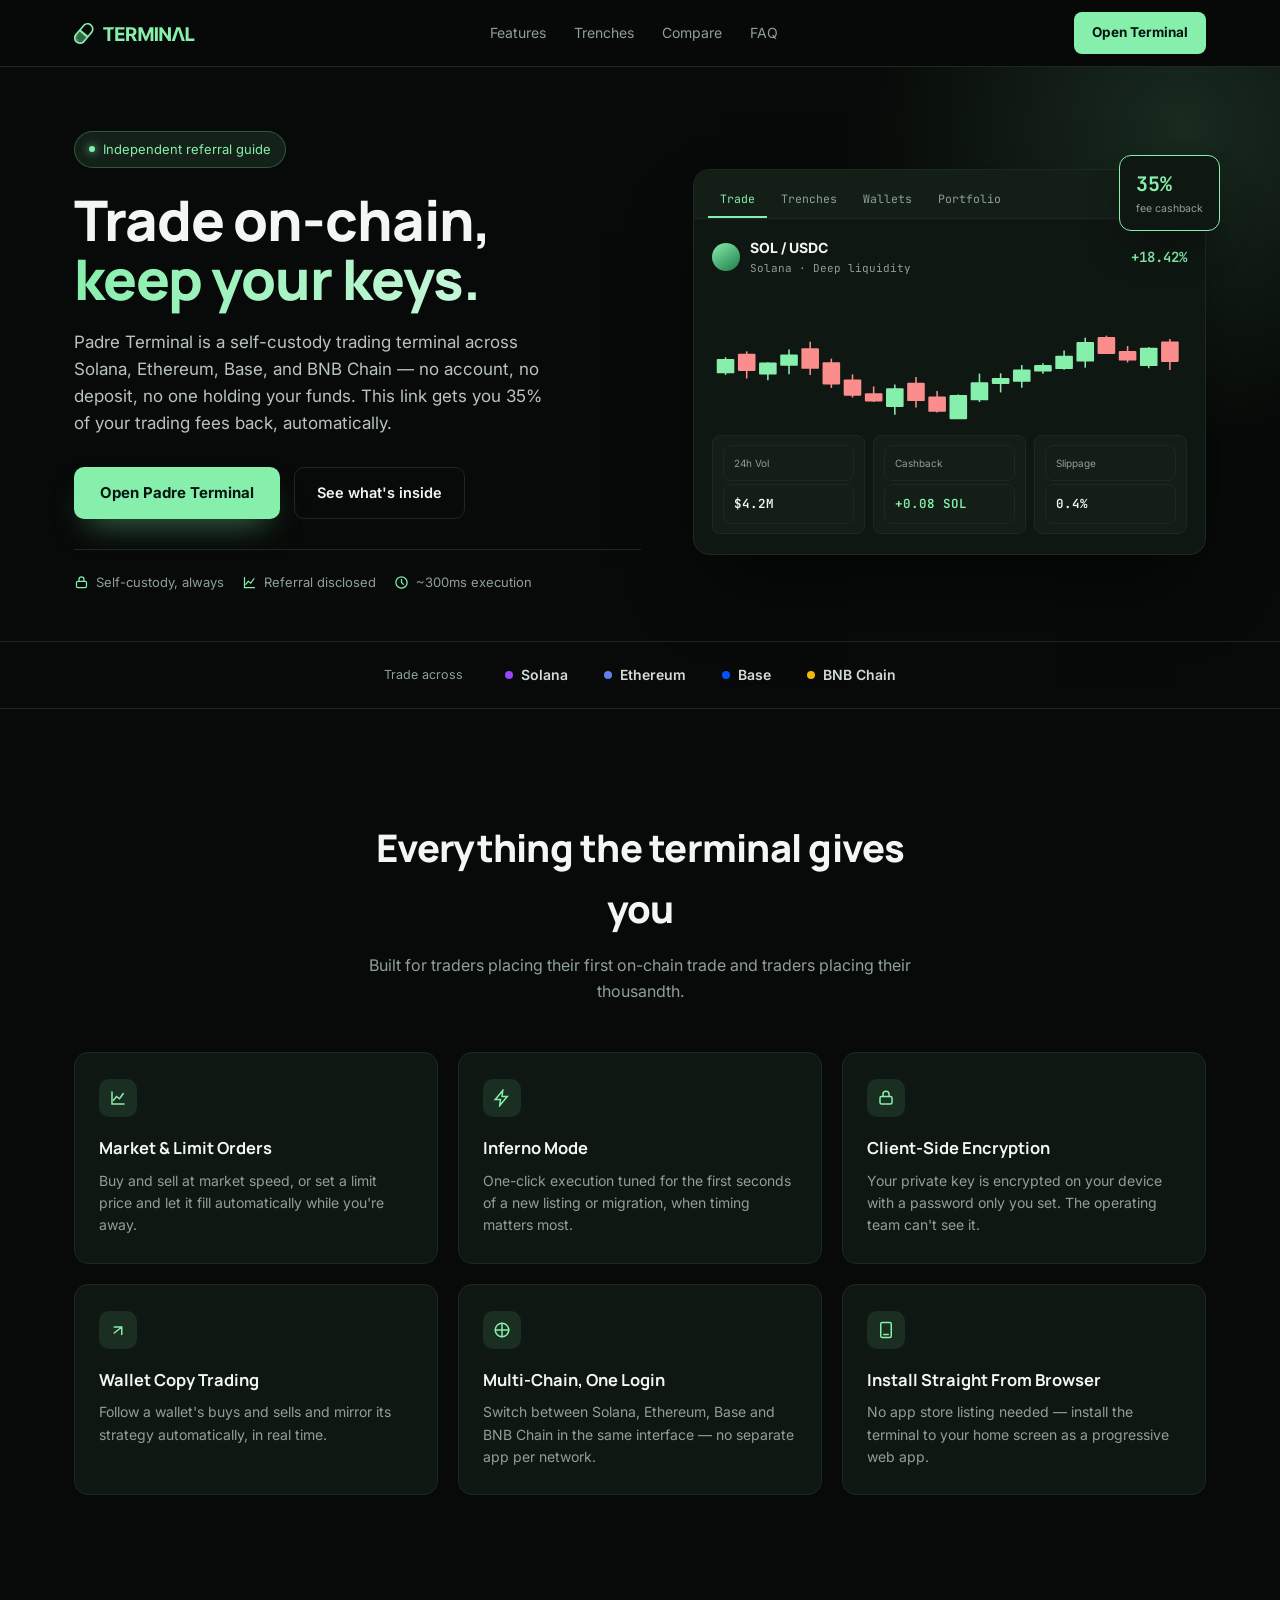
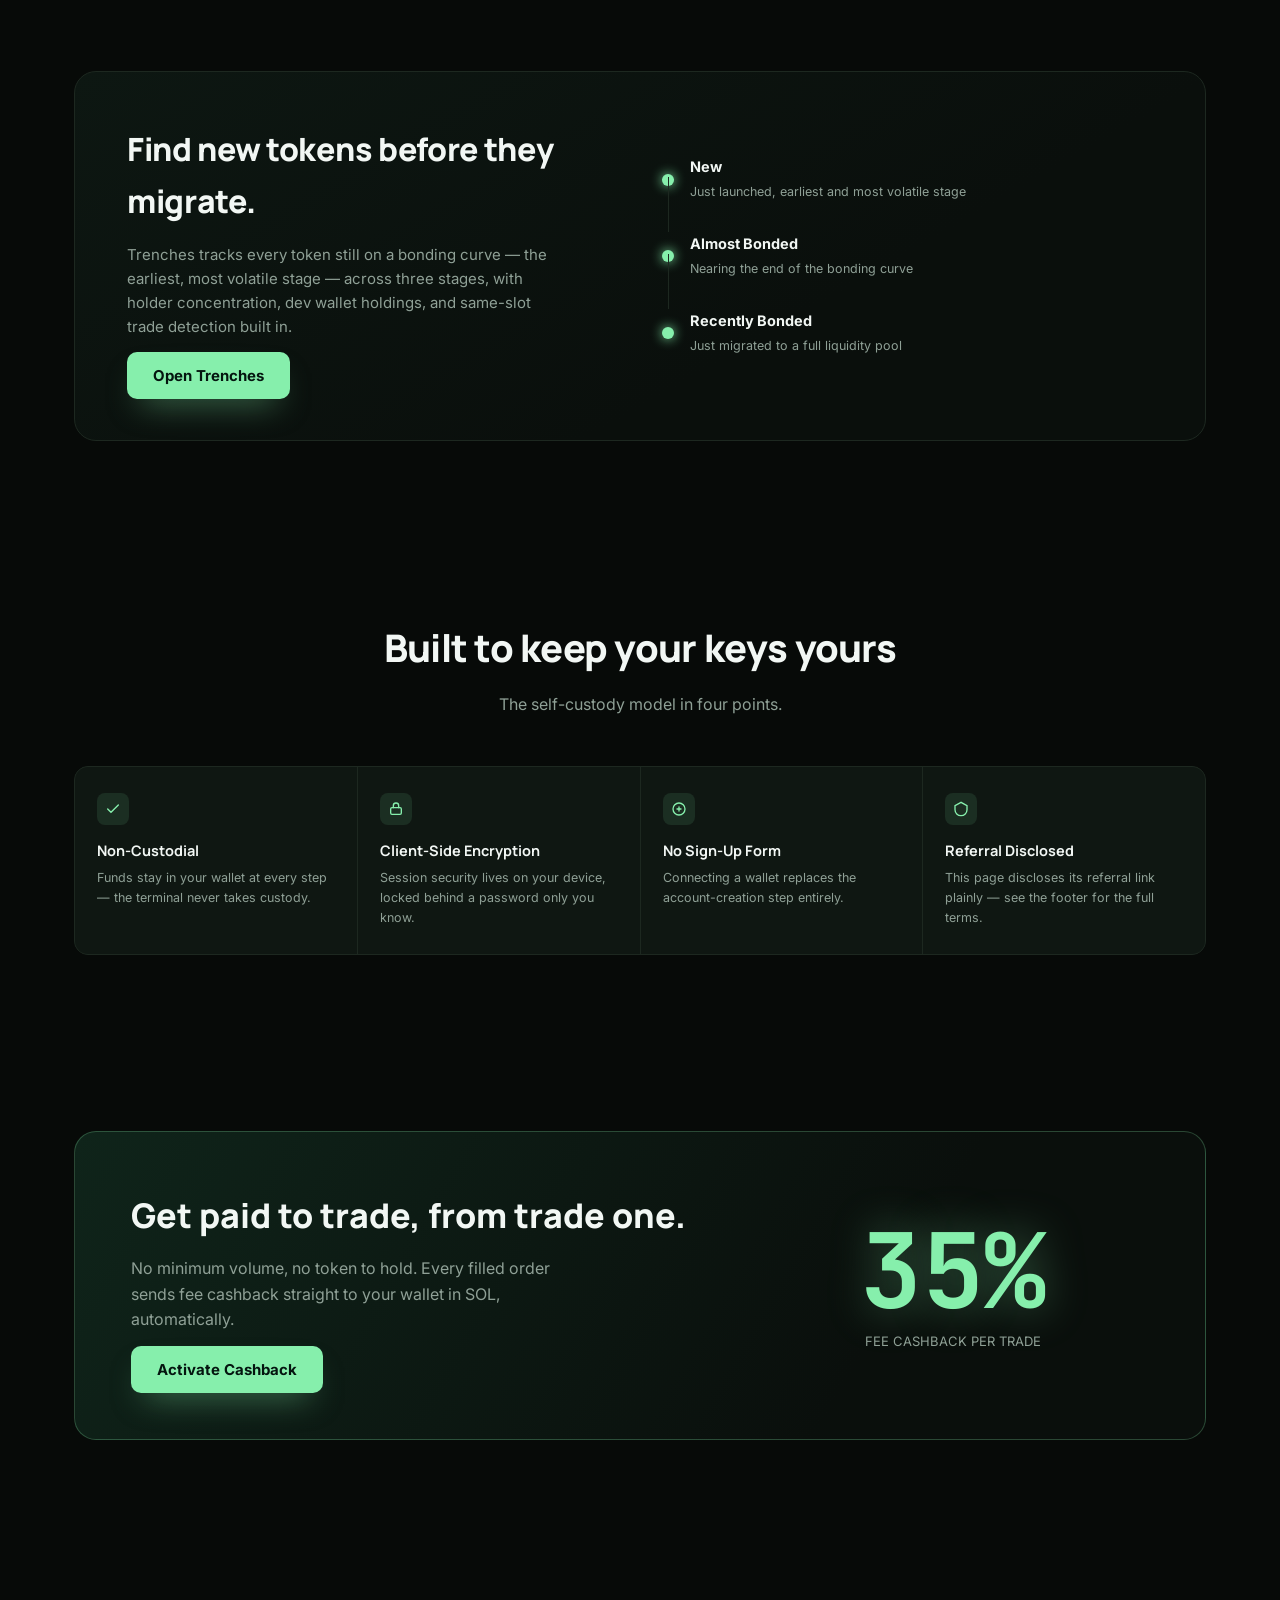
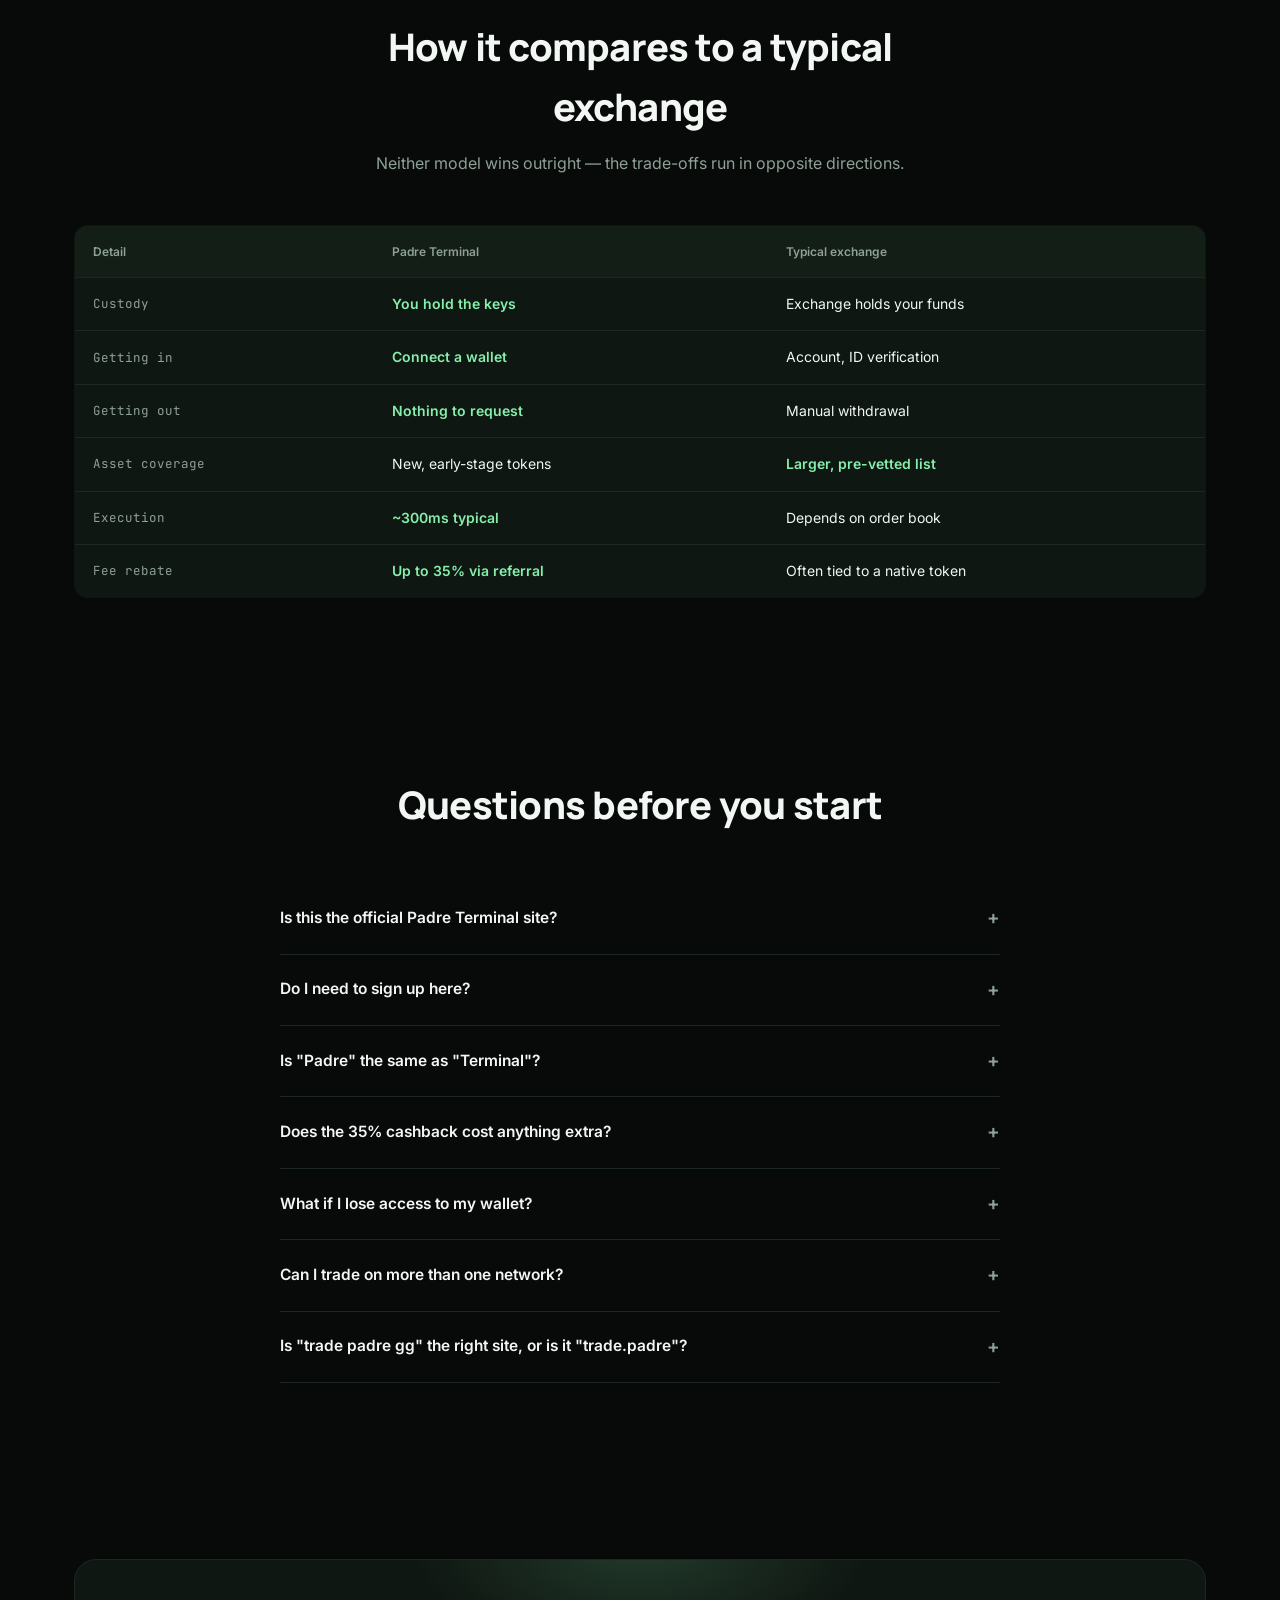
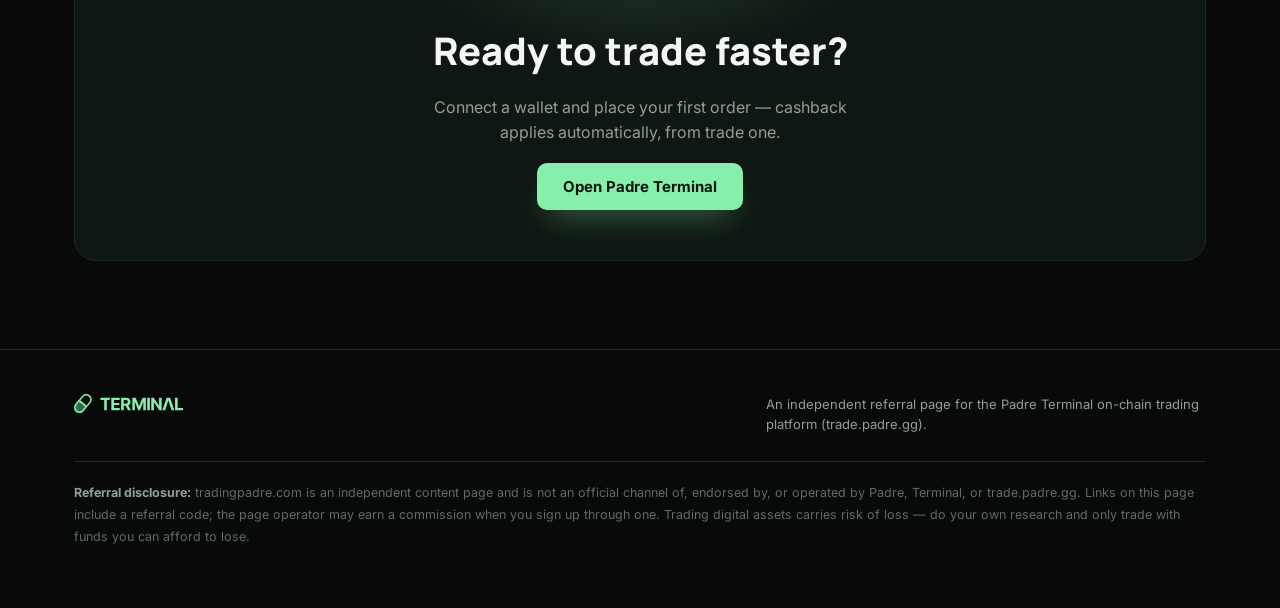
==== commit 554e3ef4: "Add files via upload" ====
--- a/index.html
+++ b/index.html
@@ -3,12 +3,12 @@
 <head>
 <meta charset="UTF-8">
 <meta name="viewport" content="width=device-width, initial-scale=1.0, maximum-scale=5.0">
-<title>Trading Padre — Trade Faster on Padre Terminal, 35% Fee Cashback</title>
-<meta name="description" content="An independent guide and referral page for Padre Terminal — a self-custody, multi-chain trading terminal. Get 35% fee cashback, ~300ms execution, and full control of your keys.">
-<meta property="og:title" content="Trading Padre — Trade Faster on Padre Terminal">
-<meta property="og:description" content="Self-custody trading across 4 networks. ~300ms execution. 35% fee cashback via this referral link.">
+<title>Trading Padre — Access Padre Terminal (trade.padre.gg), 35% Fee Cashback</title>
+<meta name="description" content="An independent guide and referral link to Padre Terminal at trade.padre.gg — a self-custody, multi-chain trading terminal. Get 35% fee cashback, ~300ms execution, and full control of your keys.">
+<meta property="og:title" content="Trading Padre — Access Padre Terminal (trade.padre.gg)">
+<meta property="og:description" content="Self-custody trading across 4 networks via trade.padre.gg. ~300ms execution. 35% fee cashback via this referral link.">
 <meta property="og:type" content="website">
-<meta property="og:site_name" content="Trading Padre">
+<meta property="og:site_name" content="Padre Terminal Trade">
 <meta property="og:url" content="https://tradingpadre.com/">
 <link rel="canonical" href="https://tradingpadre.com/">
 <link rel="icon" href="/favicon.ico" sizes="any">
@@ -18,7 +18,7 @@
 {
   "@context": "https://schema.org",
   "@type": "WebSite",
-  "name": "Trading Padre",
+  "name": "Padre Terminal Trade",
   "url": "https://tradingpadre.com/"
 }
 </script>
@@ -501,6 +501,10 @@
         <div class="faq-item">
           <div class="faq-q">Can I trade on more than one network? <span class="plus">+</span></div>
           <div class="faq-a"><p>Yes — Solana, Ethereum, Base, and BNB Chain are all available from the same login. Most people start with one and add others later.</p></div>
+        </div>
+        <div class="faq-item">
+          <div class="faq-q">Is "trade padre gg" the right site, or is it "trade.padre"? <span class="plus">+</span></div>
+          <div class="faq-a"><p>They're the same destination — the actual address is trade.padre.gg, sometimes typed as "trade padre gg" or "trade.padre" in search since the exact domain format isn't always obvious. Every "Open Padre Terminal" link on this page goes to that same trade.padre.gg address through our referral code.</p></div>
         </div>
       </div>
     </div>
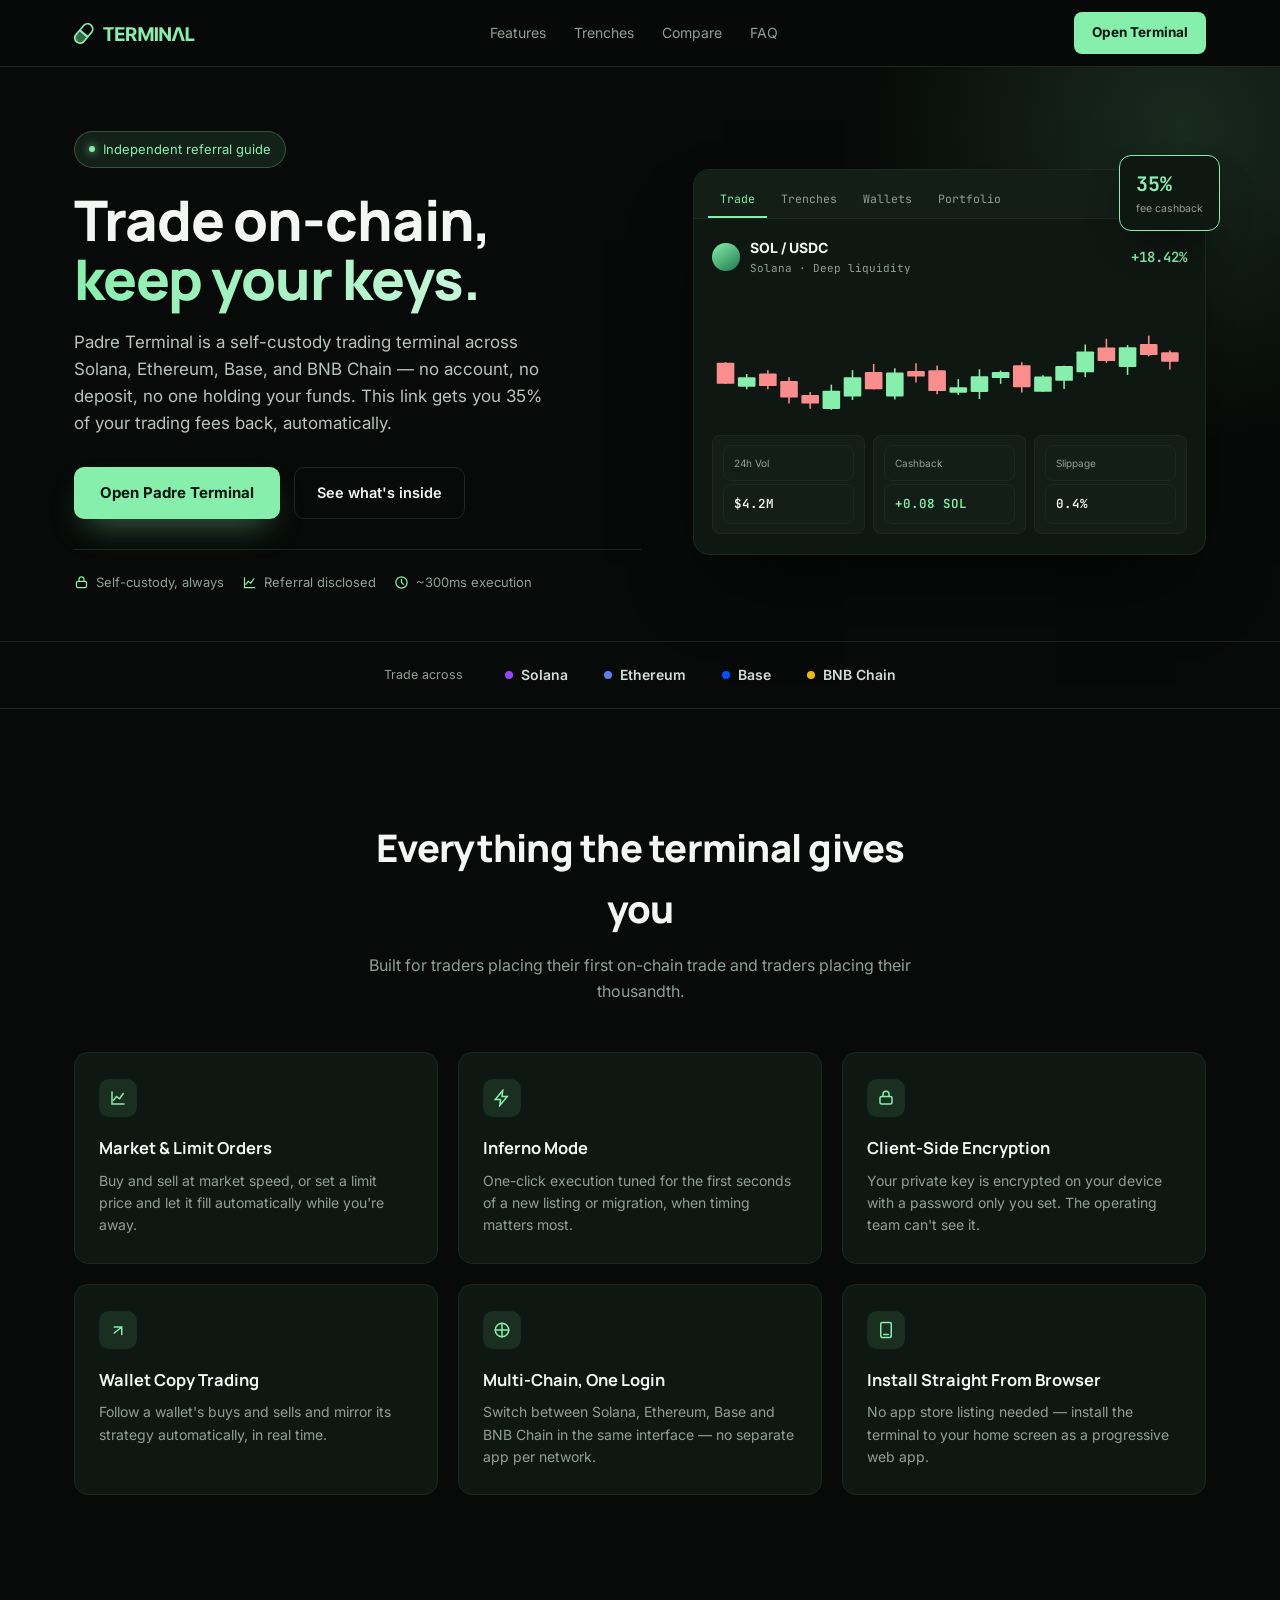
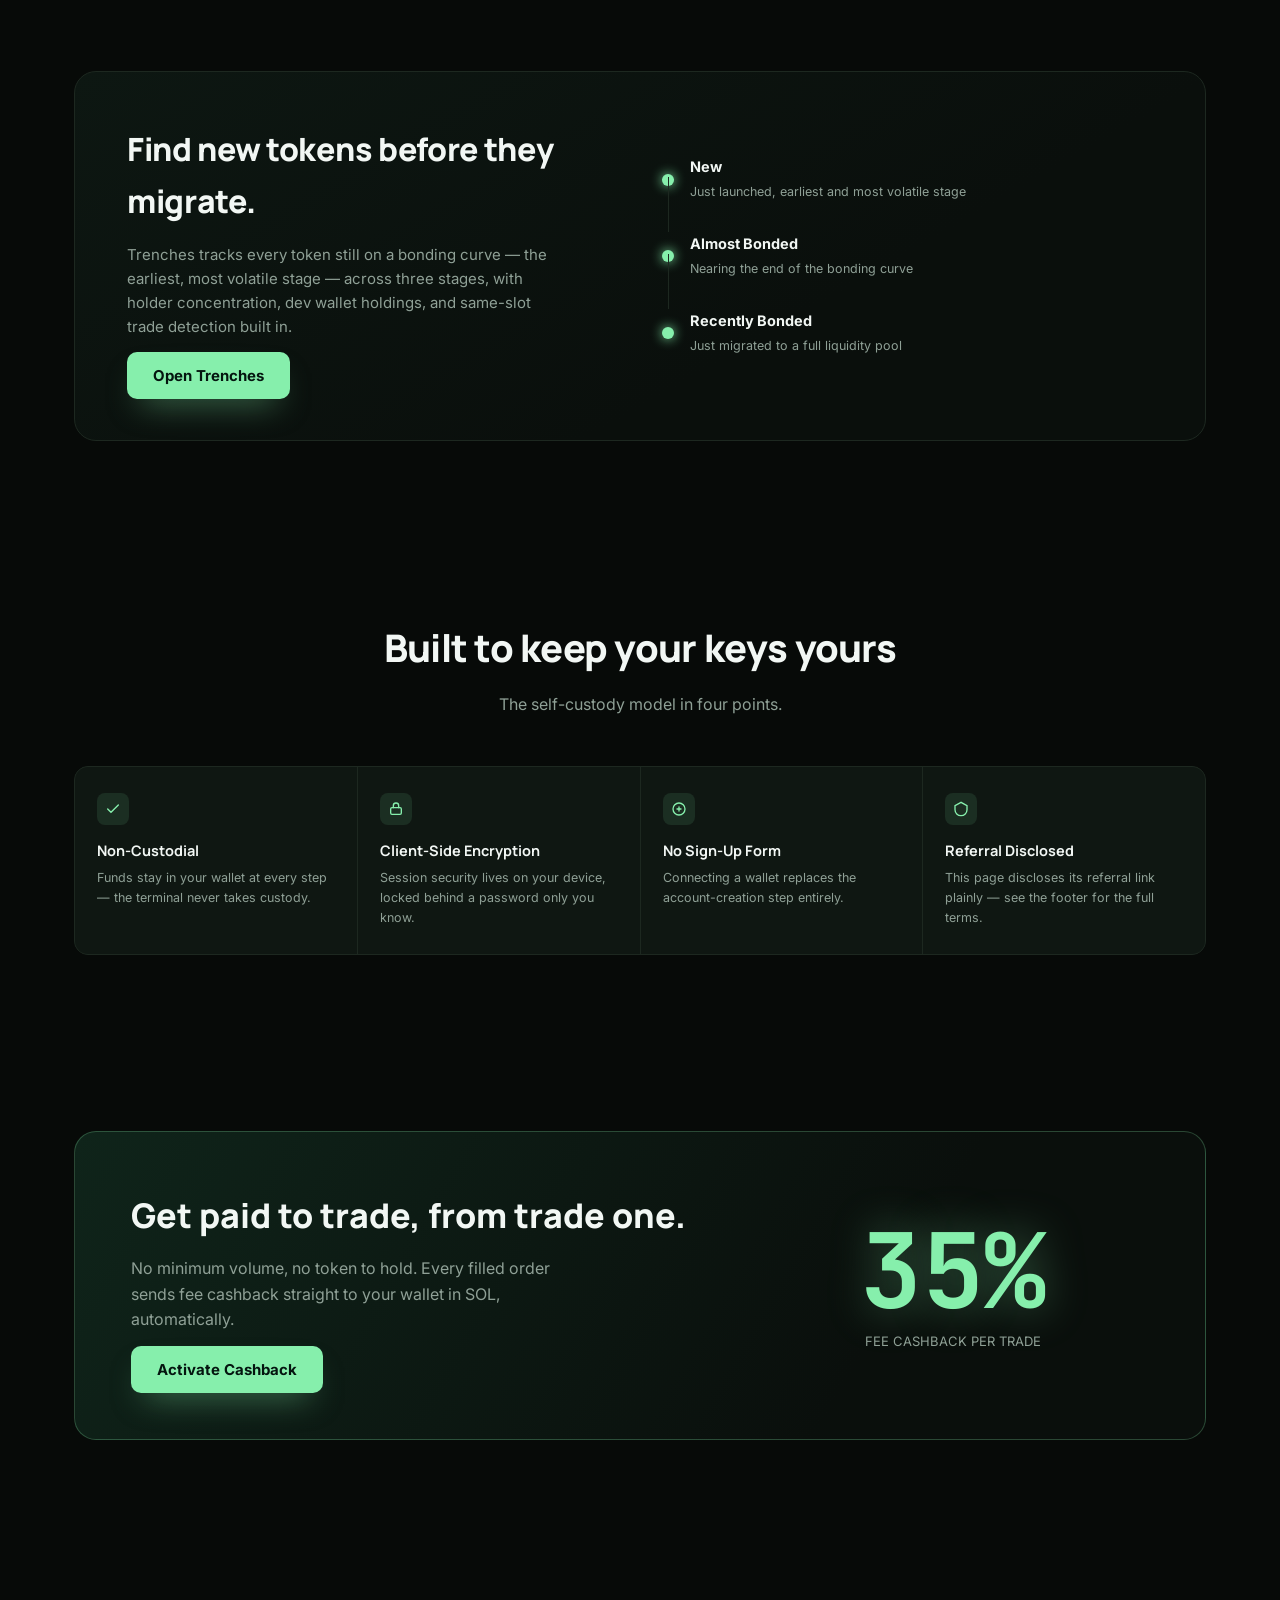
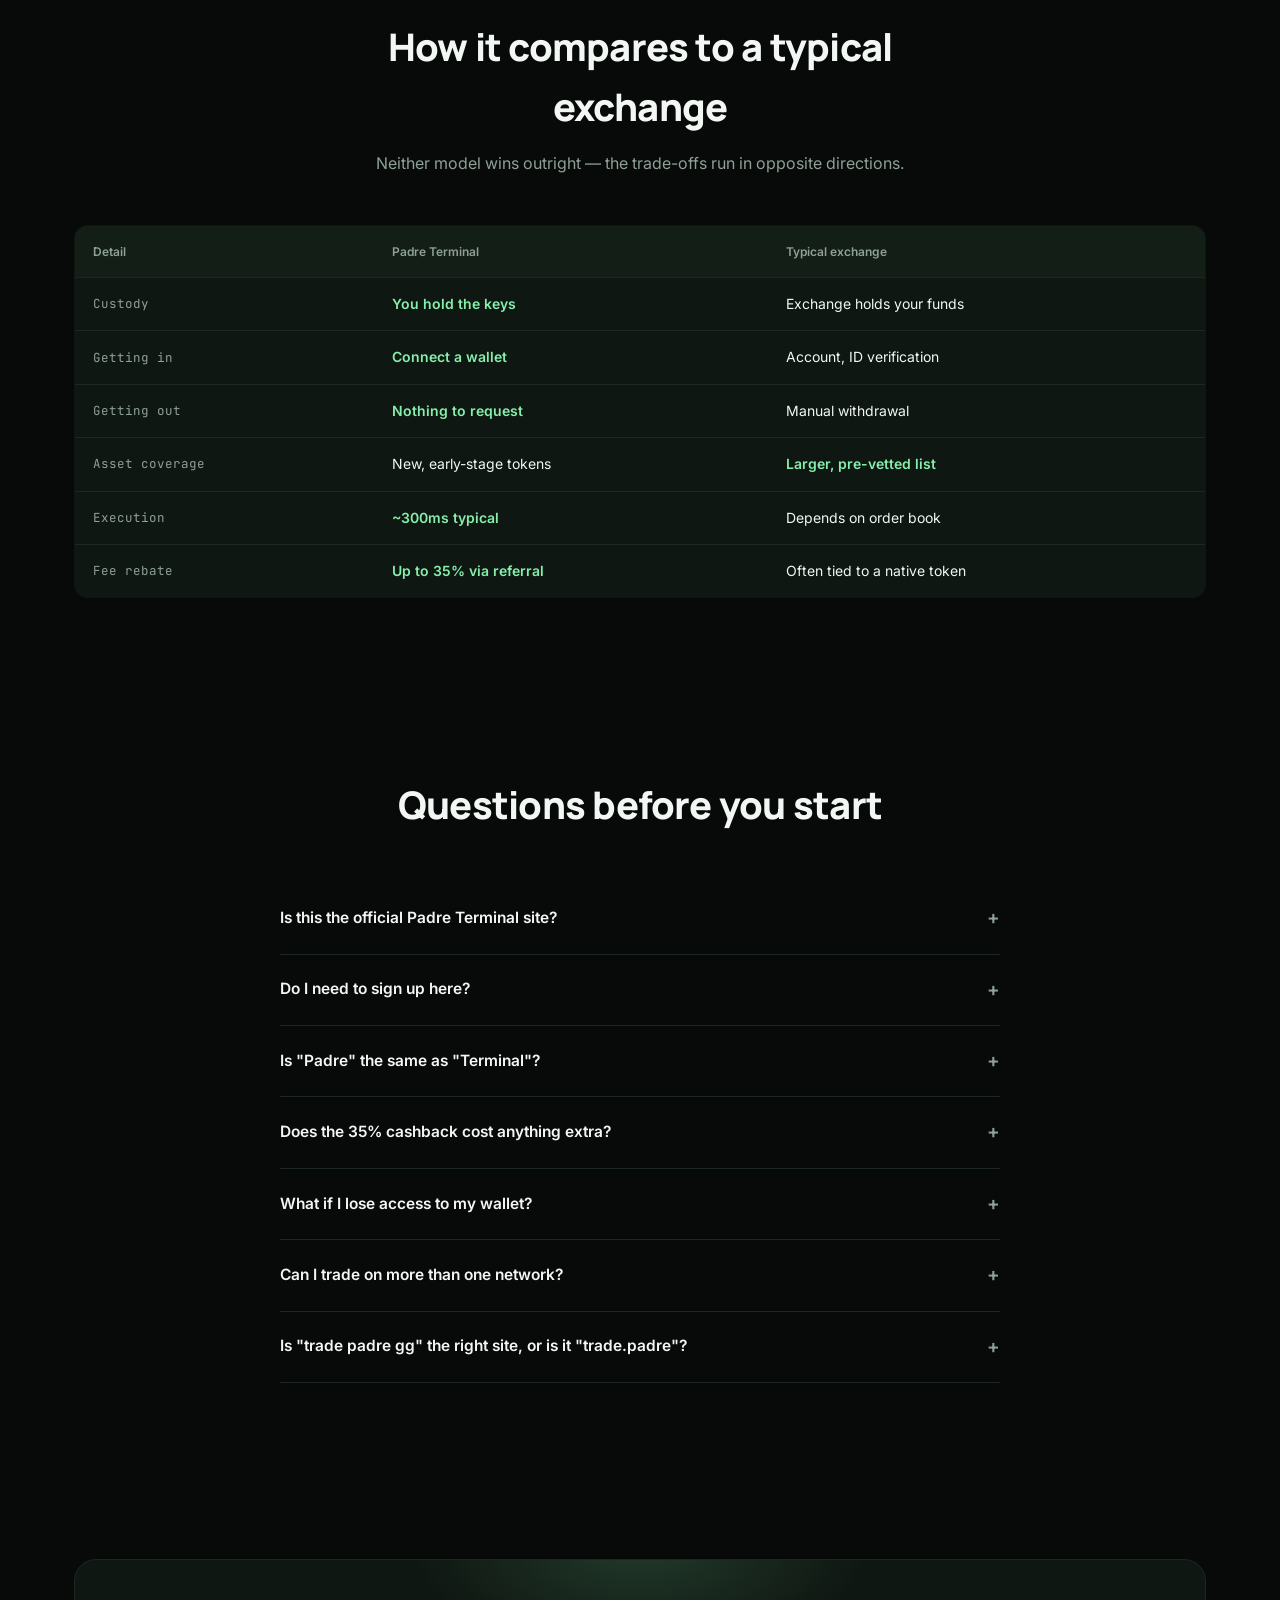
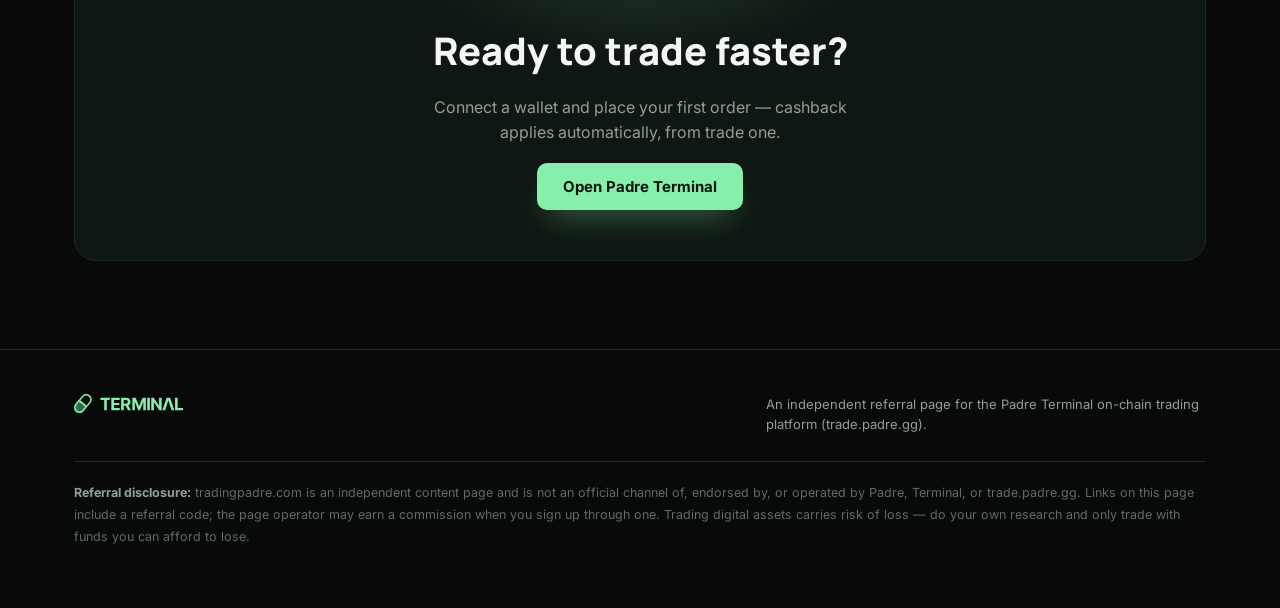
==== commit 7601c10b: "Add files via upload" ====
--- a/index.html
+++ b/index.html
@@ -13,6 +13,9 @@
 <link rel="canonical" href="https://tradingpadre.com/">
 <link rel="icon" href="/favicon.ico" sizes="any">
 <link rel="icon" href="/favicon-96.png" type="image/png" sizes="96x96">
+<link rel="icon" href="/icon-mark.svg" type="image/svg+xml">
+<link rel="apple-touch-icon" href="/apple-touch-icon.png">
+<link rel="manifest" href="/site.webmanifest">
 <meta name="google-site-verification" content="POGiYeZeYSzNx3EKrPTzhZaajpFVyDINWeUtnzXv9es" />
 <script type="application/ld+json">
 {
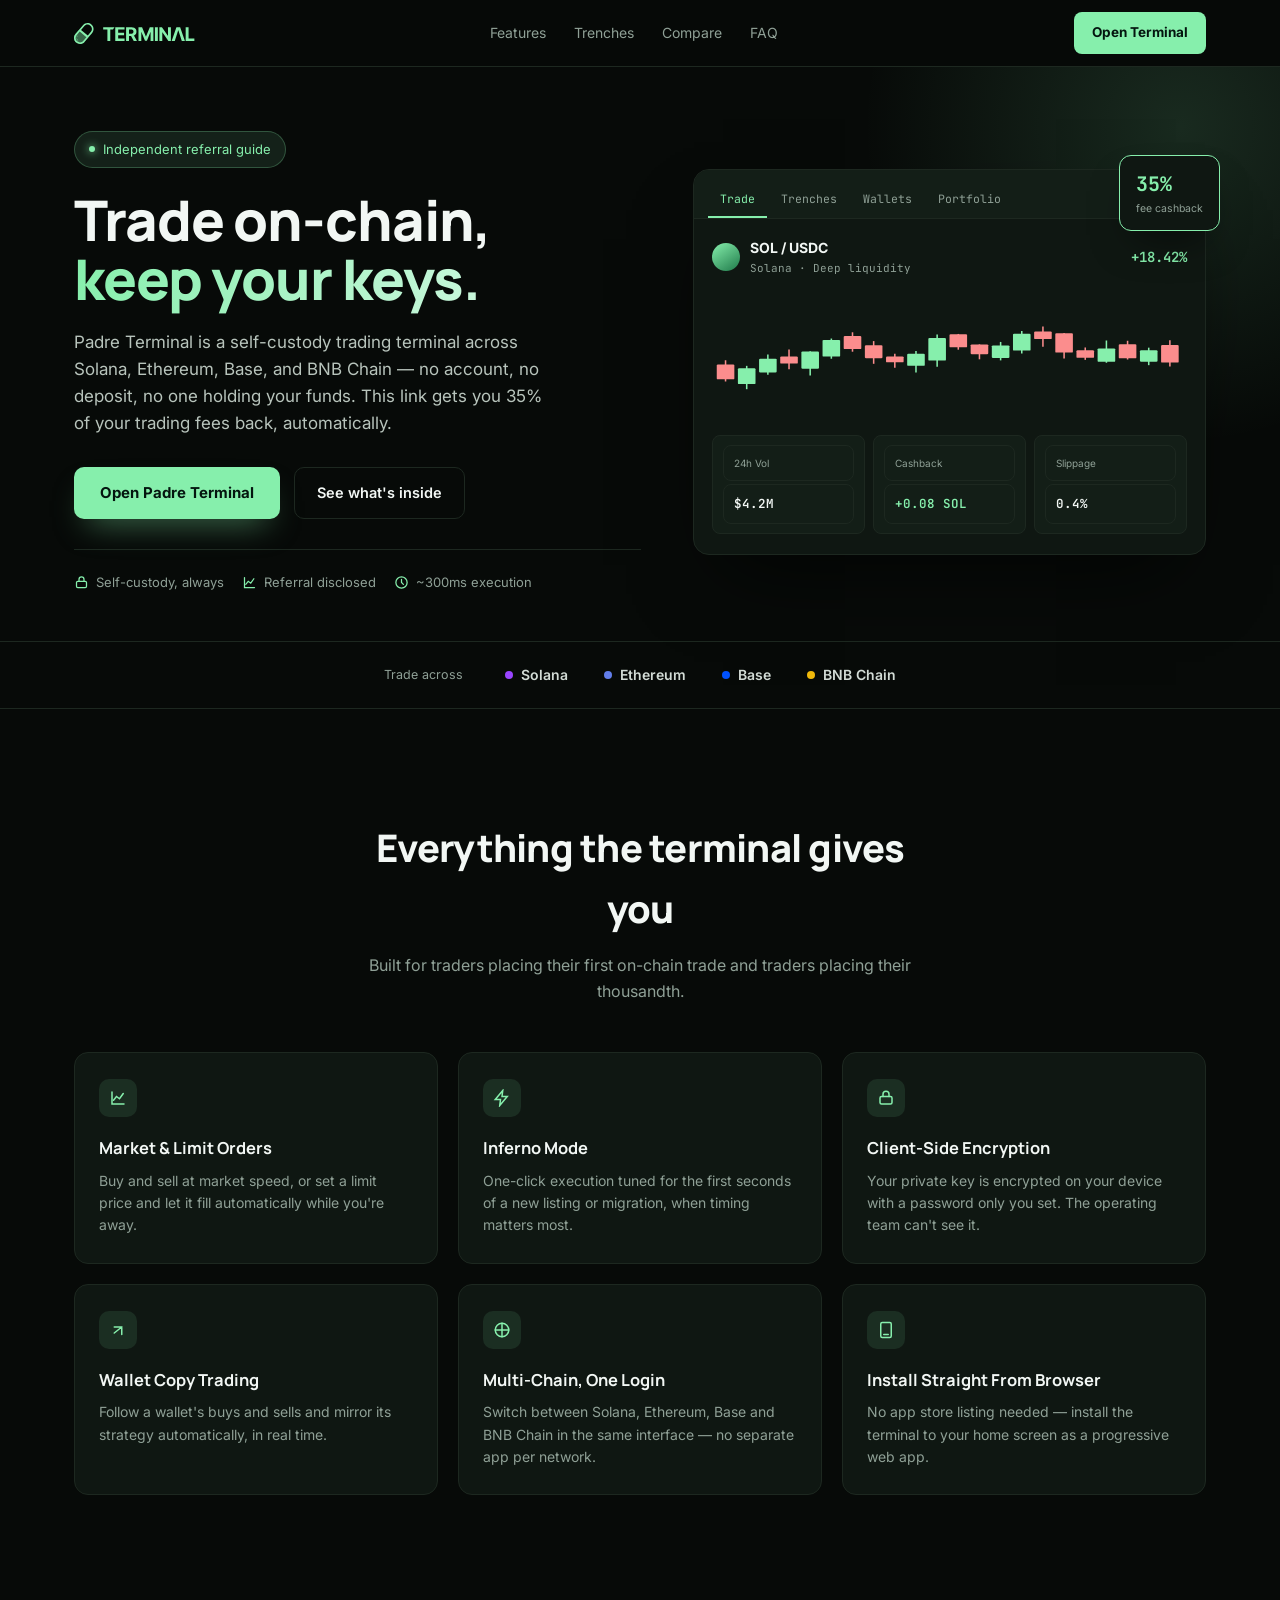
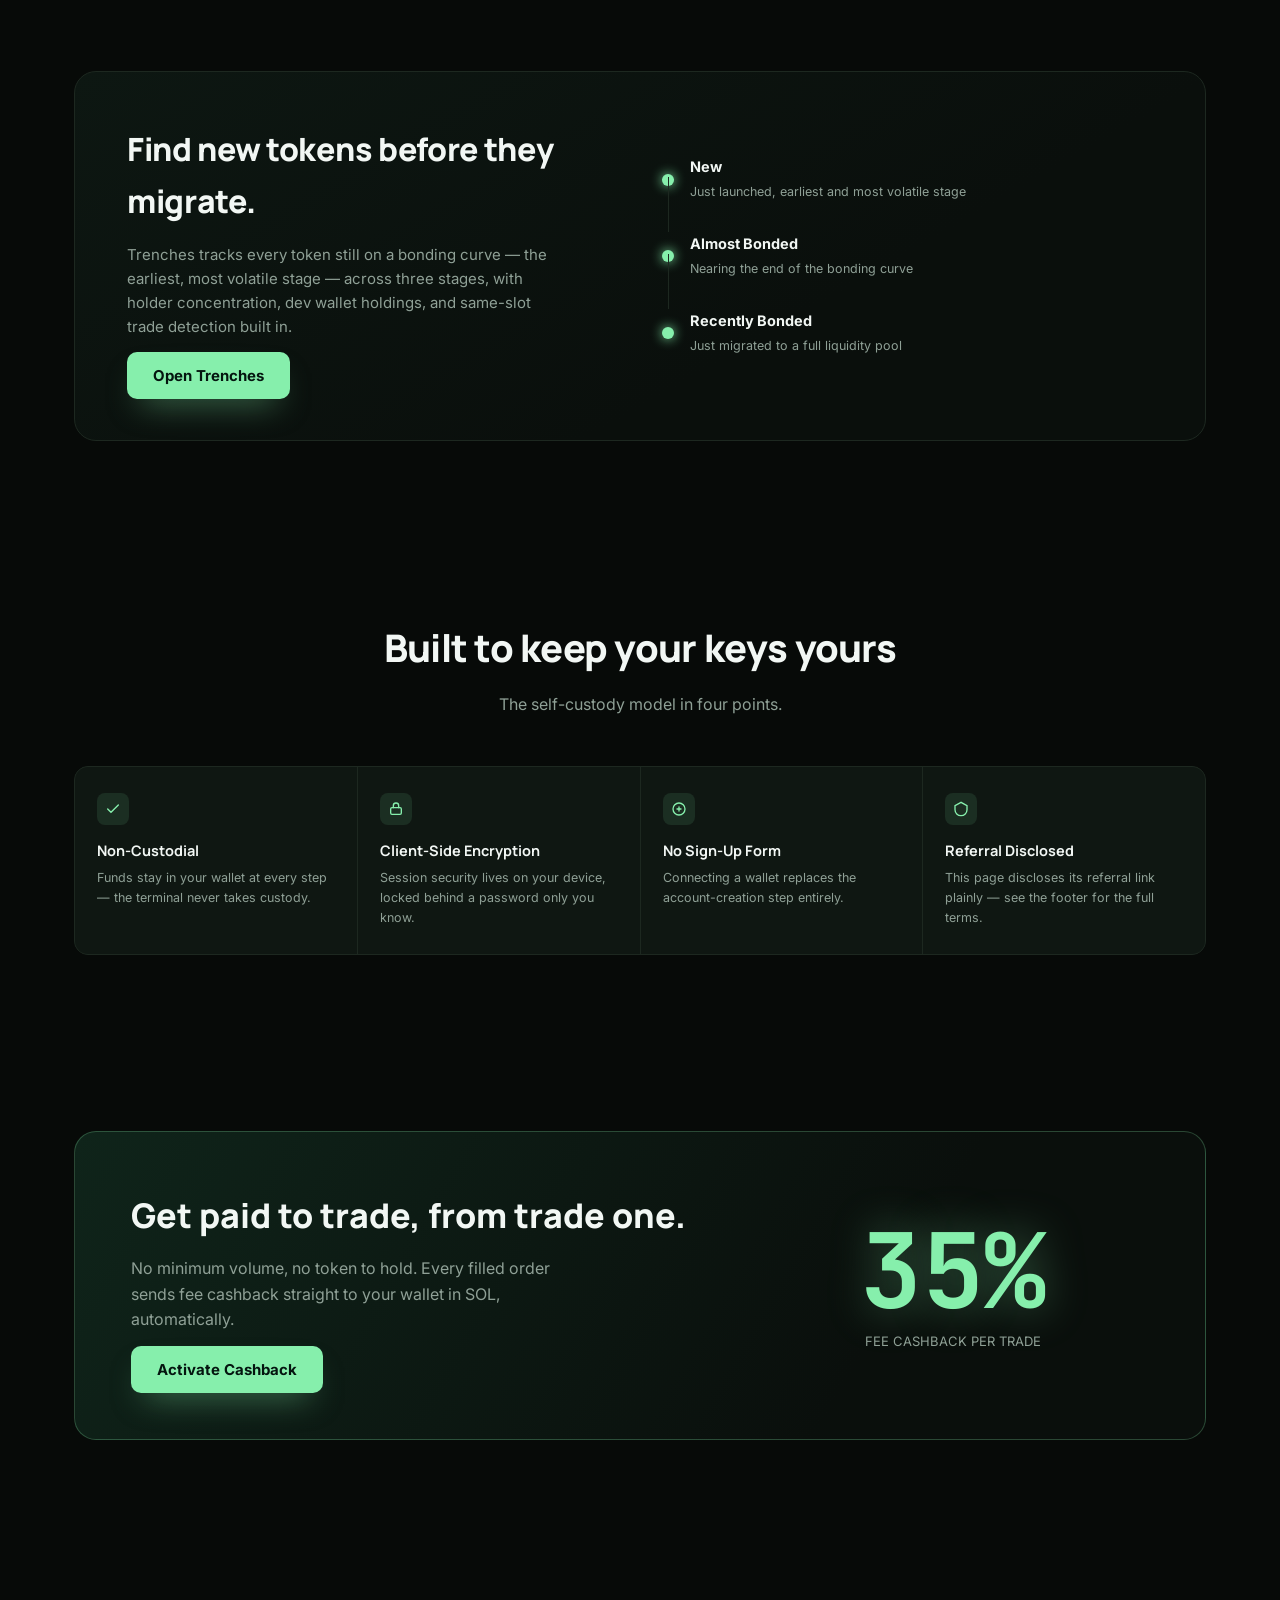
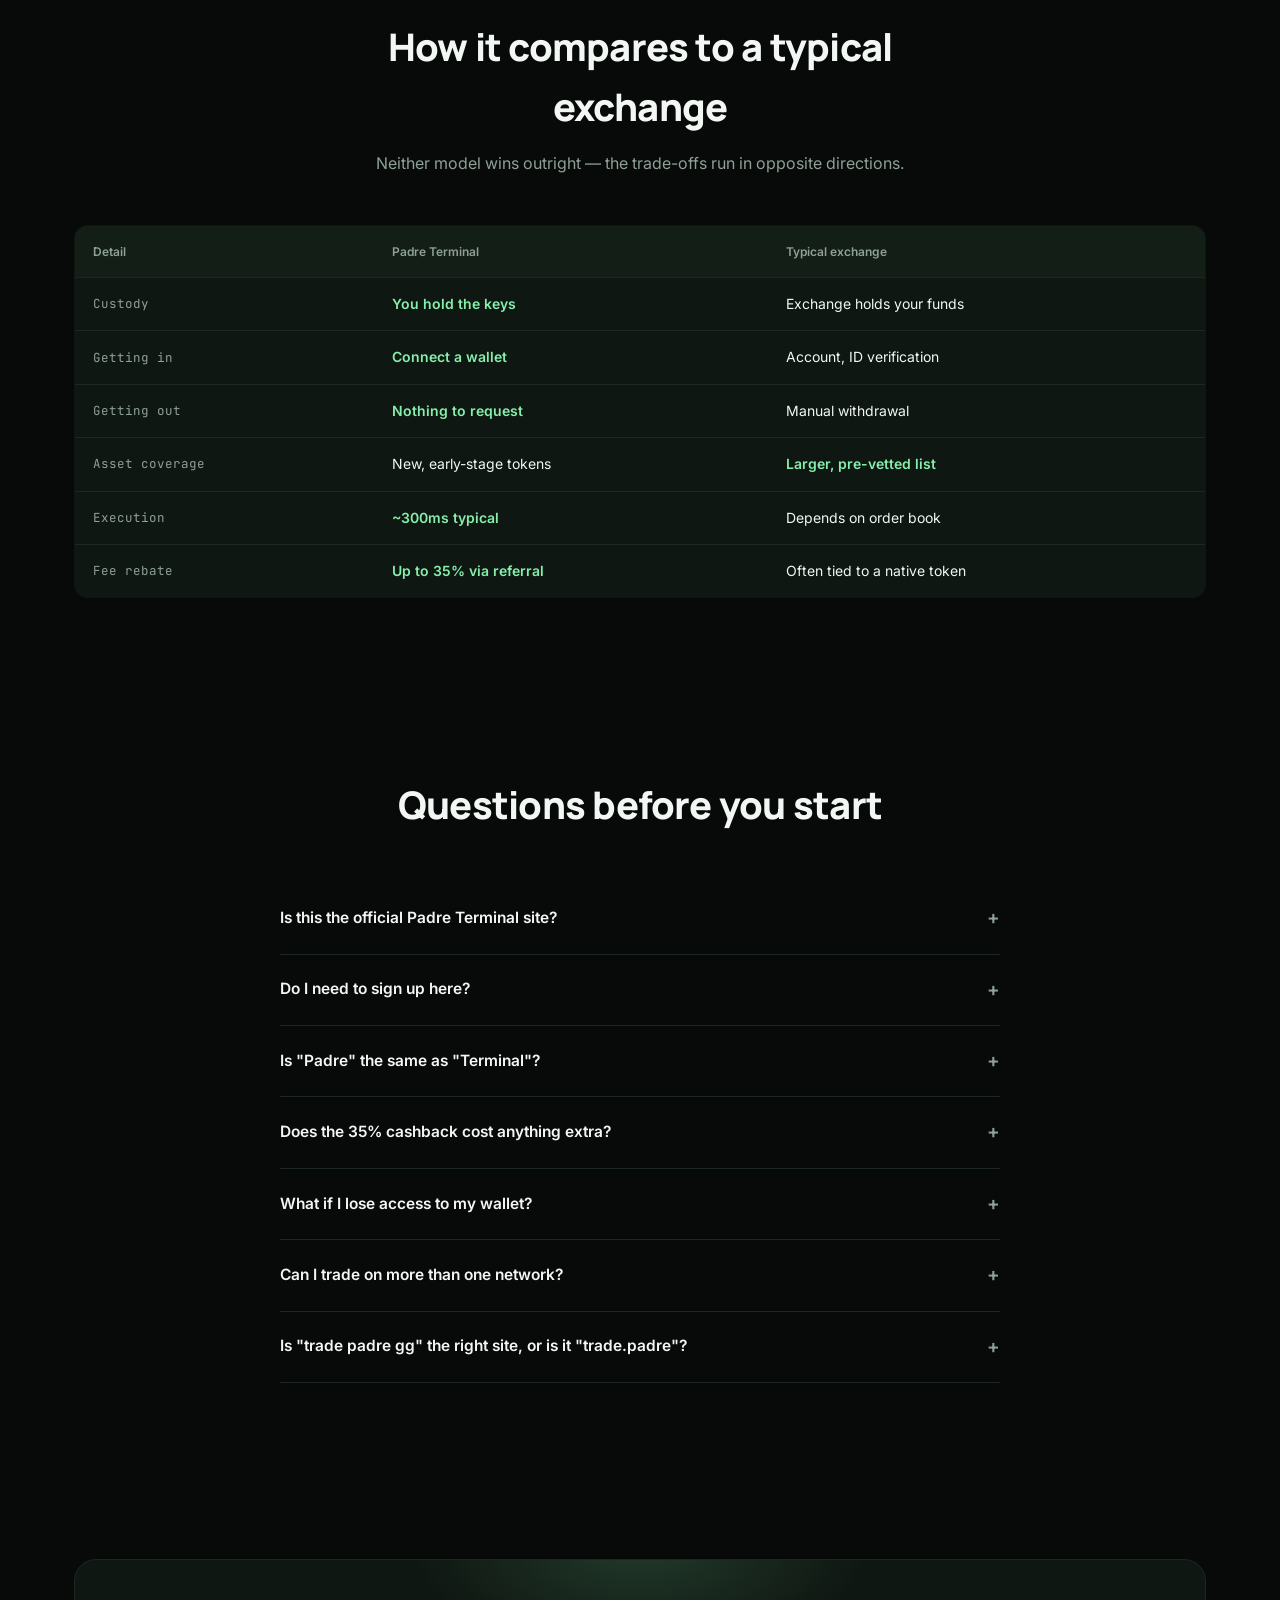
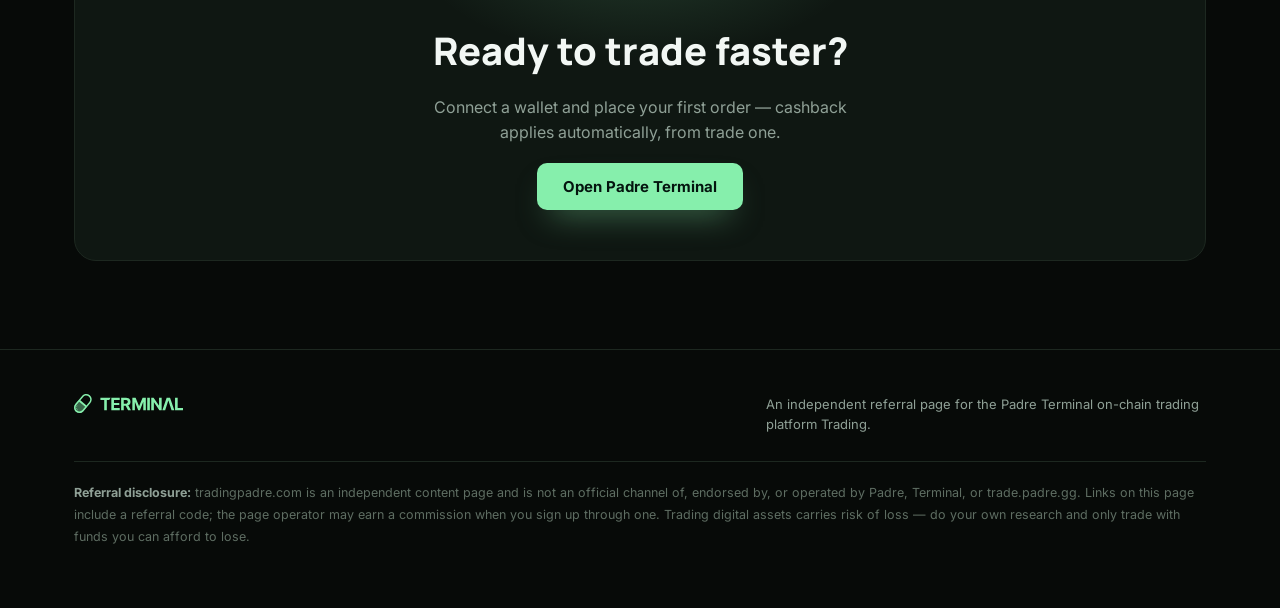
==== commit 6a02c276: "Update index.html" ====
--- a/index.html
+++ b/index.html
@@ -3,9 +3,9 @@
 <head>
 <meta charset="UTF-8">
 <meta name="viewport" content="width=device-width, initial-scale=1.0, maximum-scale=5.0">
-<title>Trading Padre — Access Padre Terminal (trade.padre.gg), 35% Fee Cashback</title>
+<title>Trading Padre — Access Padre Terminal, 35% Fee Cashback</title>
 <meta name="description" content="An independent guide and referral link to Padre Terminal at trade.padre.gg — a self-custody, multi-chain trading terminal. Get 35% fee cashback, ~300ms execution, and full control of your keys.">
-<meta property="og:title" content="Trading Padre — Access Padre Terminal (trade.padre.gg)">
+<meta property="og:title" content="Trading Padre — Access Padre Terminal Trading">
 <meta property="og:description" content="Self-custody trading across 4 networks via trade.padre.gg. ~300ms execution. 35% fee cashback via this referral link.">
 <meta property="og:type" content="website">
 <meta property="og:site_name" content="Padre Terminal Trade">
@@ -543,7 +543,7 @@
         </g>
         <defs><clipPath id="flogo"><rect width="460" height="80" fill="white"/></clipPath></defs>
       </svg>
-      <div style="max-width:440px; font-size:13px; color:var(--muted);">An independent referral page for the Padre Terminal on-chain trading platform (trade.padre.gg).</div>
+      <div style="max-width:440px; font-size:13px; color:var(--muted);">An independent referral page for the Padre Terminal on-chain trading platform Trading.</div>
     </div>
     <div class="disclaimer">
       <strong>Referral disclosure:</strong> tradingpadre.com is an independent content page and is not an official channel of, endorsed by, or operated by Padre, Terminal, or trade.padre.gg. Links on this page include a referral code; the page operator may earn a commission when you sign up through one. Trading digital assets carries risk of loss — do your own research and only trade with funds you can afford to lose.
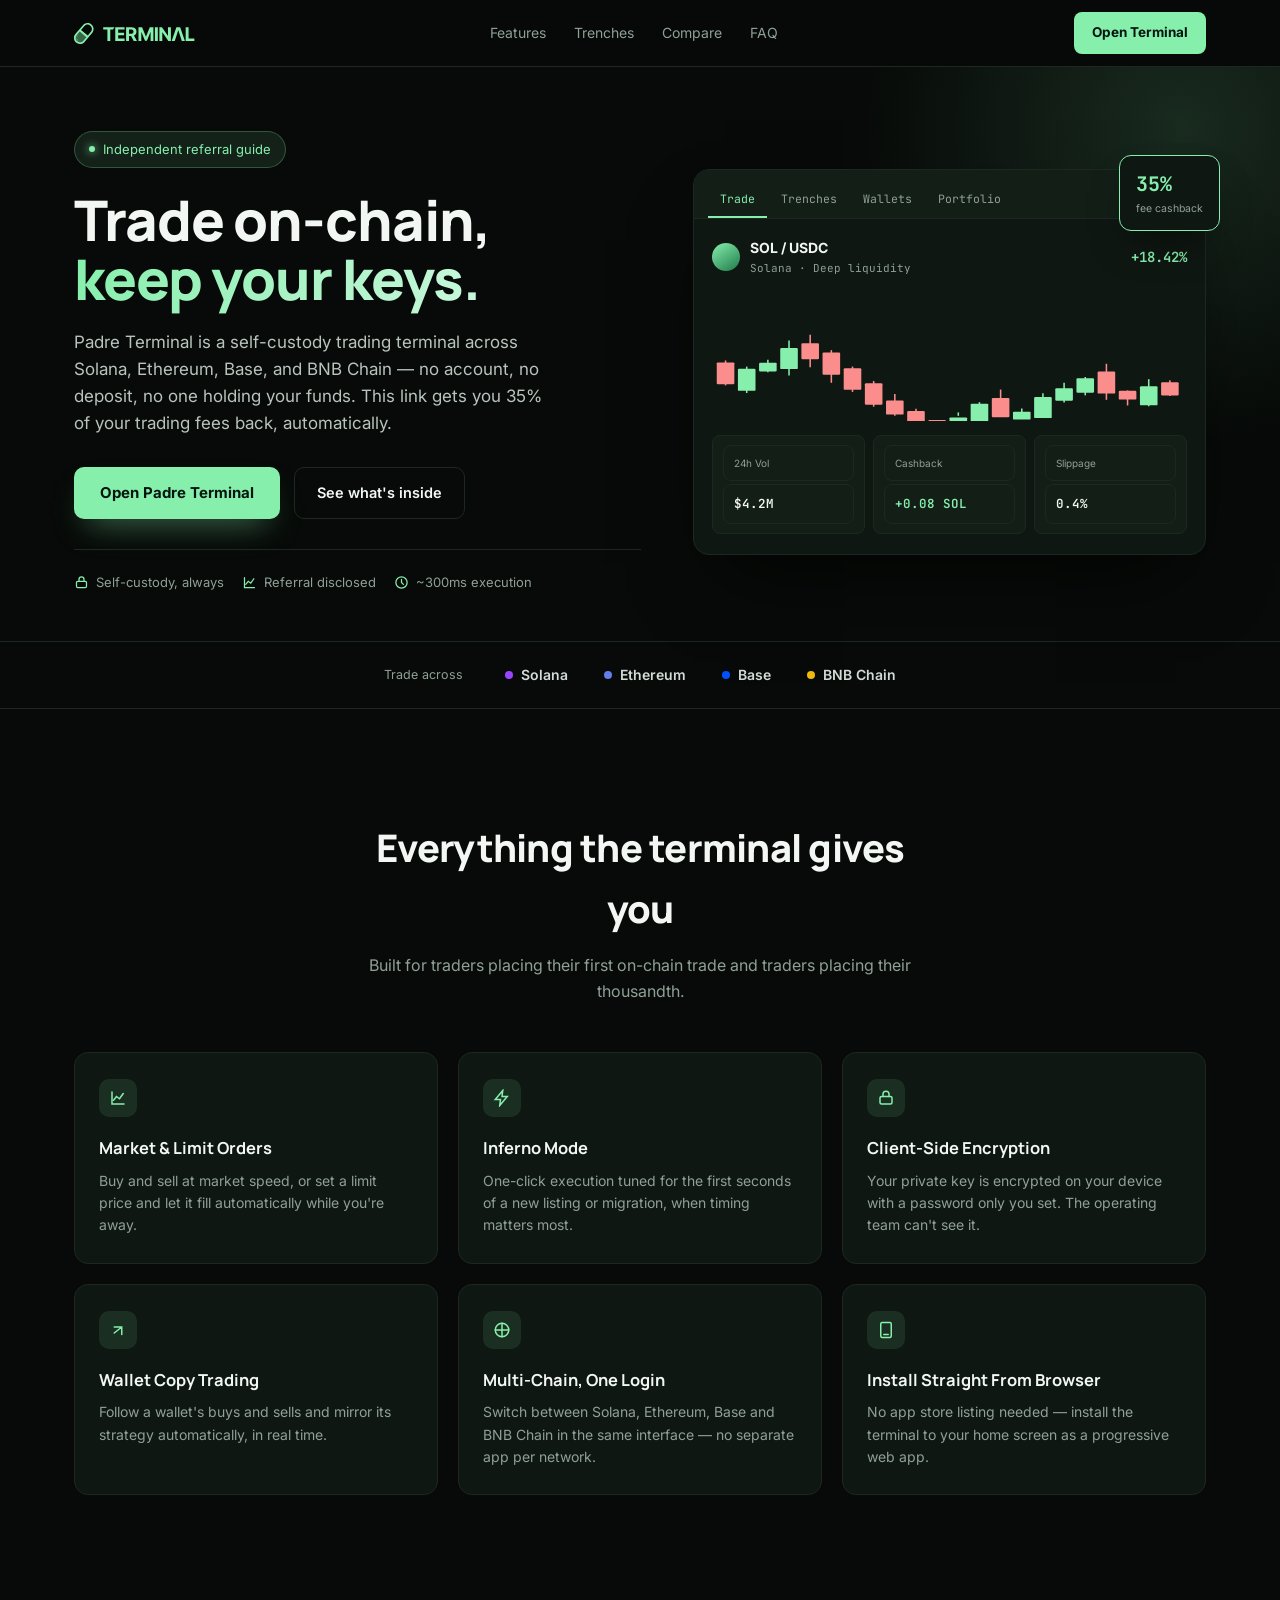
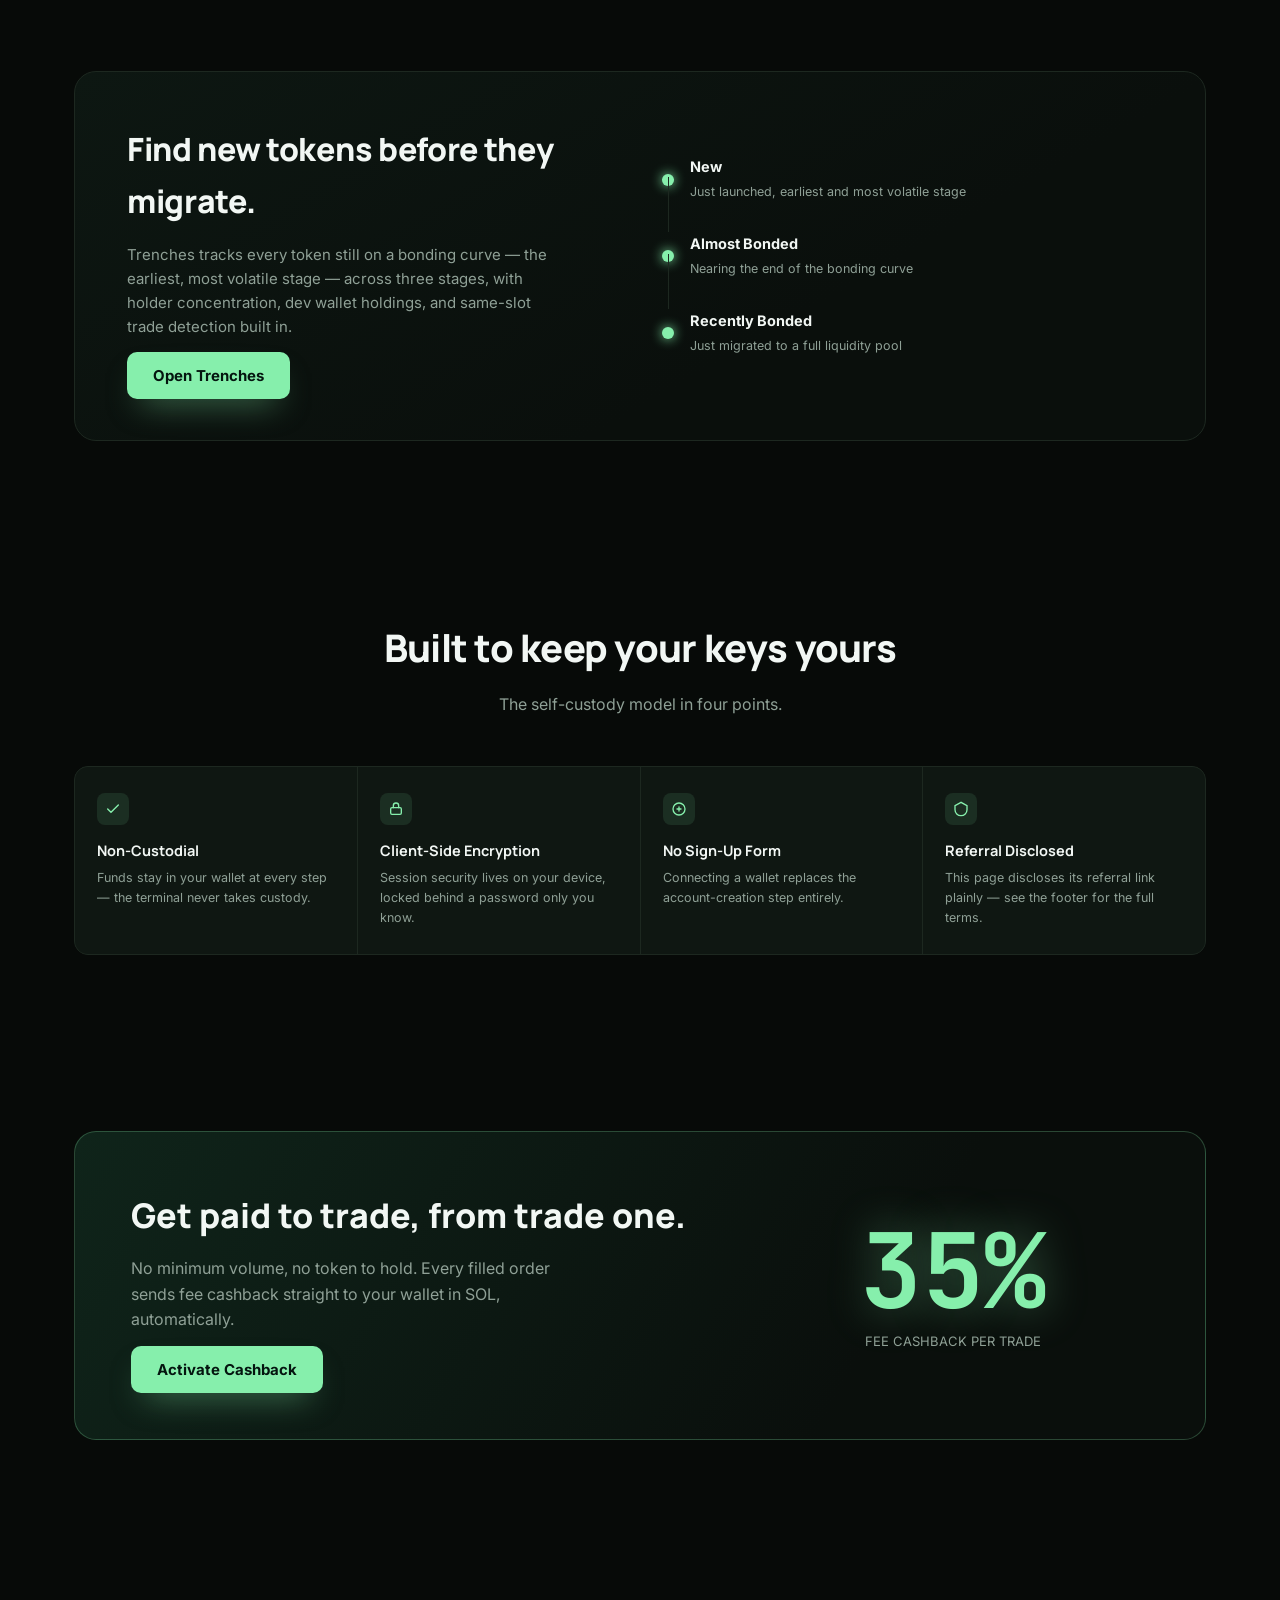
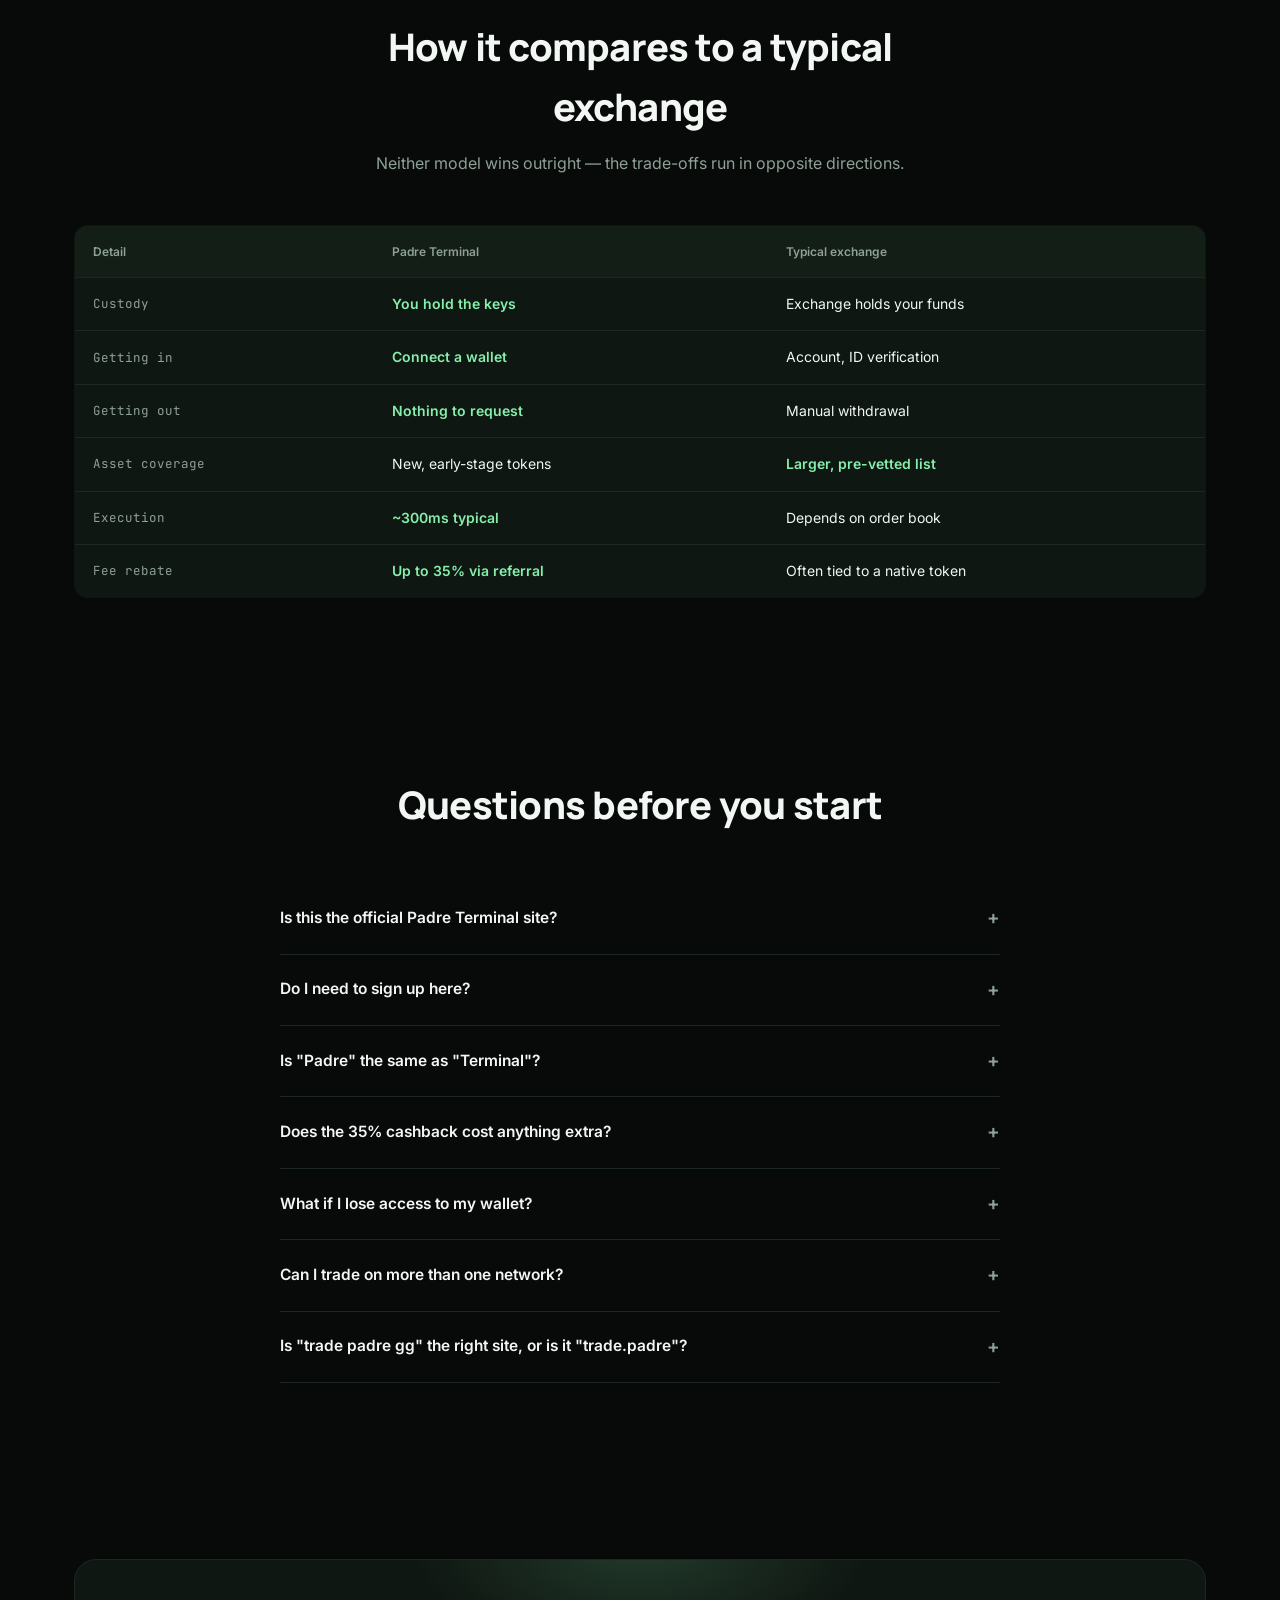
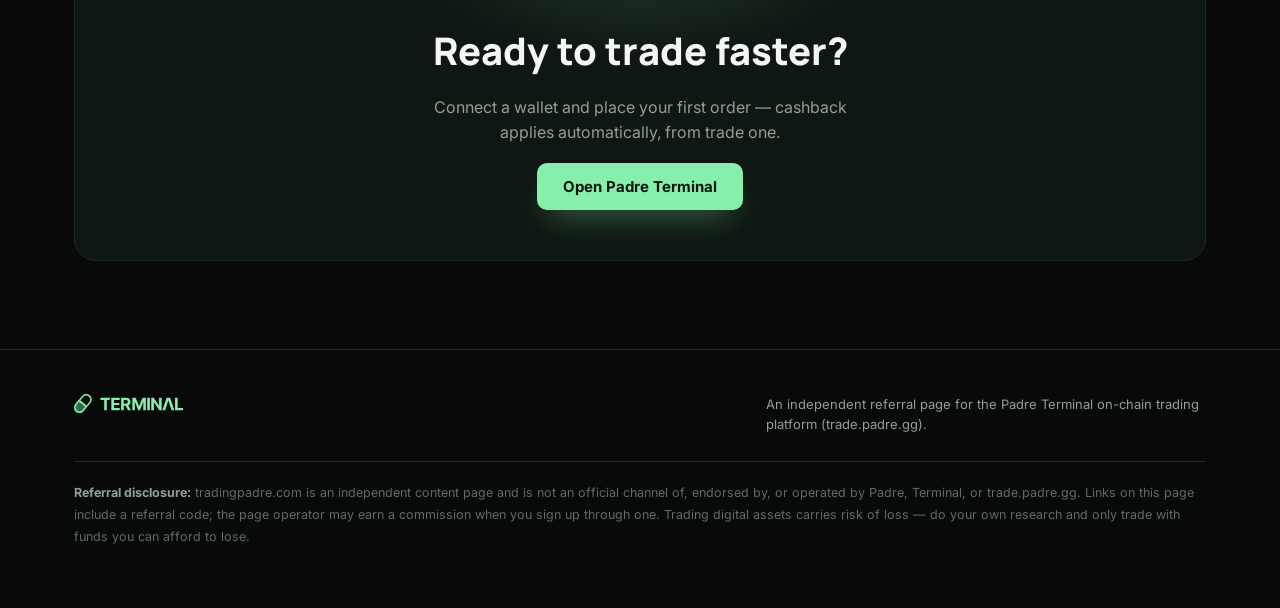
==== commit 92c92dff: "Add files via upload" ====
--- a/index.html
+++ b/index.html
@@ -3,15 +3,16 @@
 <head>
 <meta charset="UTF-8">
 <meta name="viewport" content="width=device-width, initial-scale=1.0, maximum-scale=5.0">
-<title>Trading Padre — Access Padre Terminal, 35% Fee Cashback</title>
+<title>Trading Padre — Access Padre Terminal (trade.padre.gg), 35% Fee Cashback</title>
 <meta name="description" content="An independent guide and referral link to Padre Terminal at trade.padre.gg — a self-custody, multi-chain trading terminal. Get 35% fee cashback, ~300ms execution, and full control of your keys.">
-<meta property="og:title" content="Trading Padre — Access Padre Terminal Trading">
+<meta property="og:title" content="Trading Padre — Access Padre Terminal (trade.padre.gg)">
 <meta property="og:description" content="Self-custody trading across 4 networks via trade.padre.gg. ~300ms execution. 35% fee cashback via this referral link.">
 <meta property="og:type" content="website">
 <meta property="og:site_name" content="Padre Terminal Trade">
 <meta property="og:url" content="https://tradingpadre.com/">
 <link rel="canonical" href="https://tradingpadre.com/">
 <link rel="icon" href="/favicon.ico" sizes="any">
+<link rel="icon" href="/favicon-48.png" sizes="48x48" type="image/png">
 <link rel="icon" href="/favicon-96.png" type="image/png" sizes="96x96">
 <link rel="icon" href="/icon-mark.svg" type="image/svg+xml">
 <link rel="apple-touch-icon" href="/apple-touch-icon.png">
@@ -543,7 +544,7 @@
         </g>
         <defs><clipPath id="flogo"><rect width="460" height="80" fill="white"/></clipPath></defs>
       </svg>
-      <div style="max-width:440px; font-size:13px; color:var(--muted);">An independent referral page for the Padre Terminal on-chain trading platform Trading.</div>
+      <div style="max-width:440px; font-size:13px; color:var(--muted);">An independent referral page for the Padre Terminal on-chain trading platform (trade.padre.gg).</div>
     </div>
     <div class="disclaimer">
       <strong>Referral disclosure:</strong> tradingpadre.com is an independent content page and is not an official channel of, endorsed by, or operated by Padre, Terminal, or trade.padre.gg. Links on this page include a referral code; the page operator may earn a commission when you sign up through one. Trading digital assets carries risk of loss — do your own research and only trade with funds you can afford to lose.
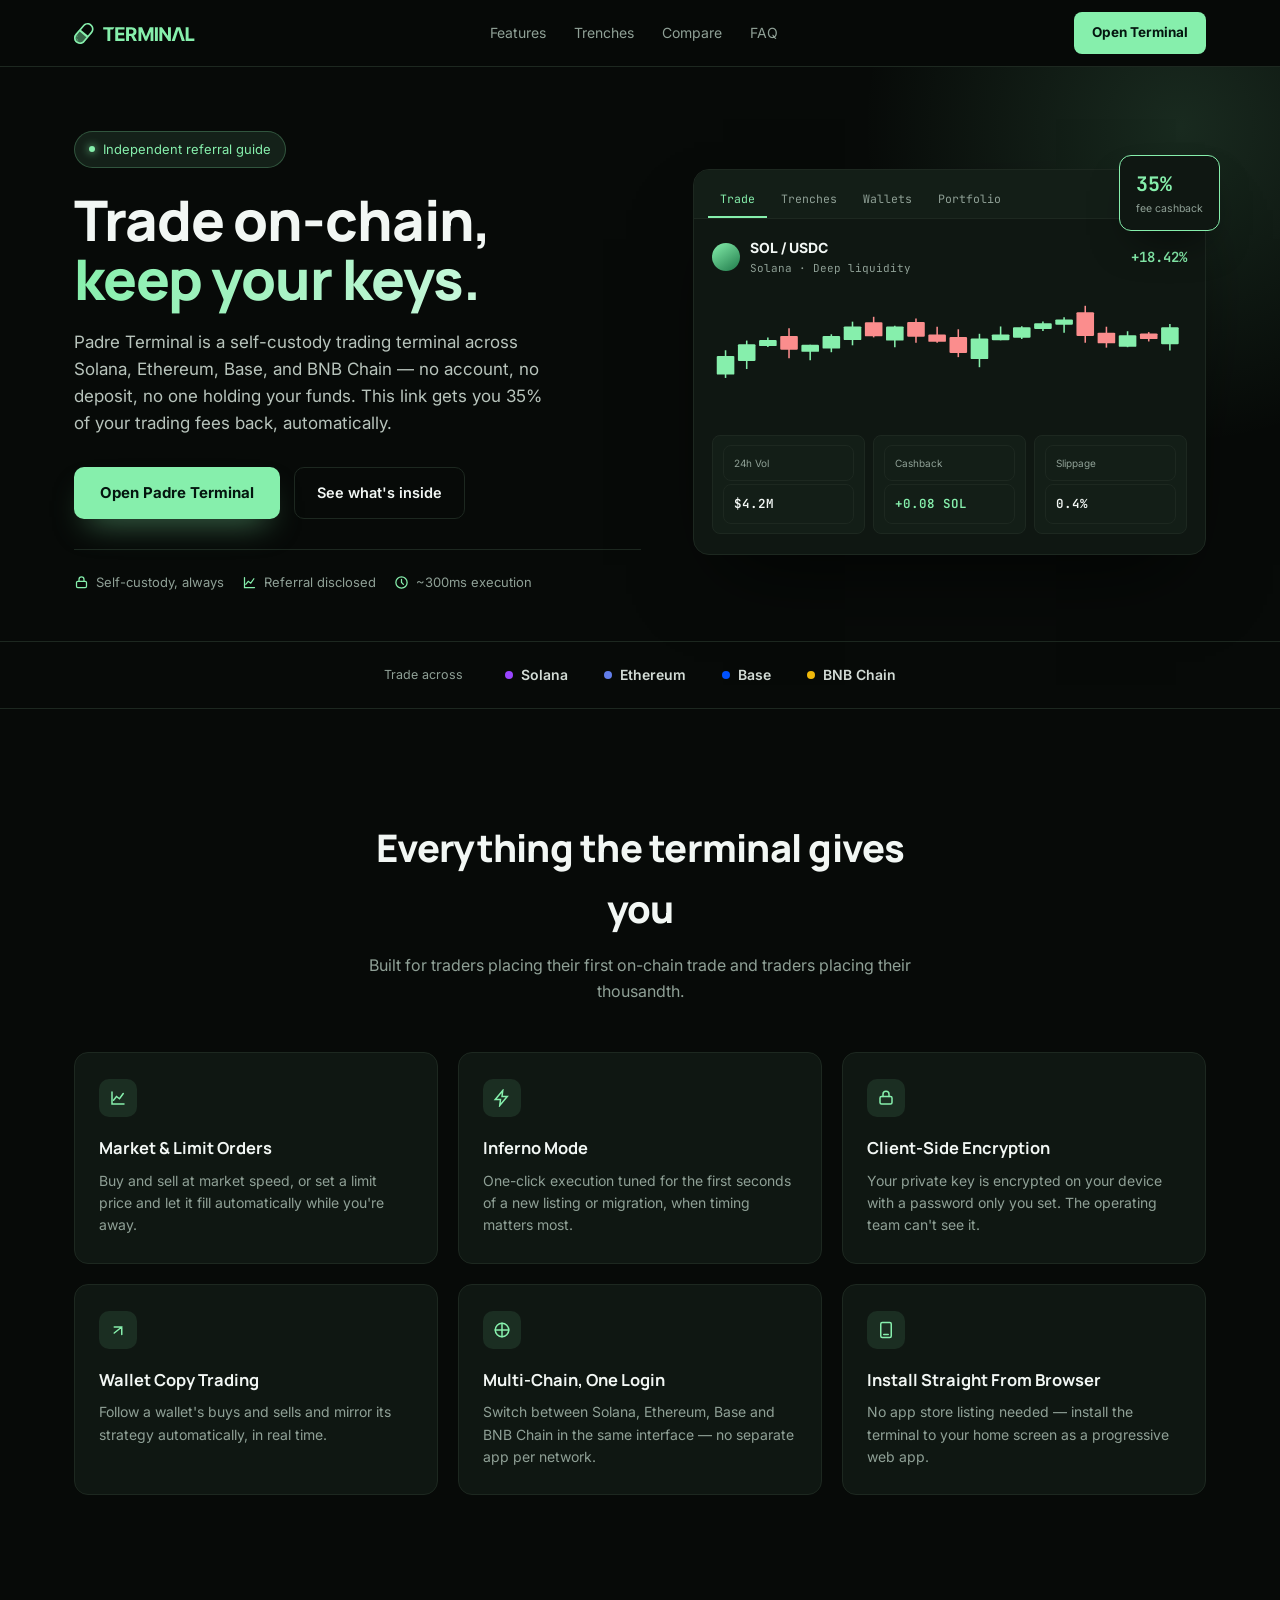
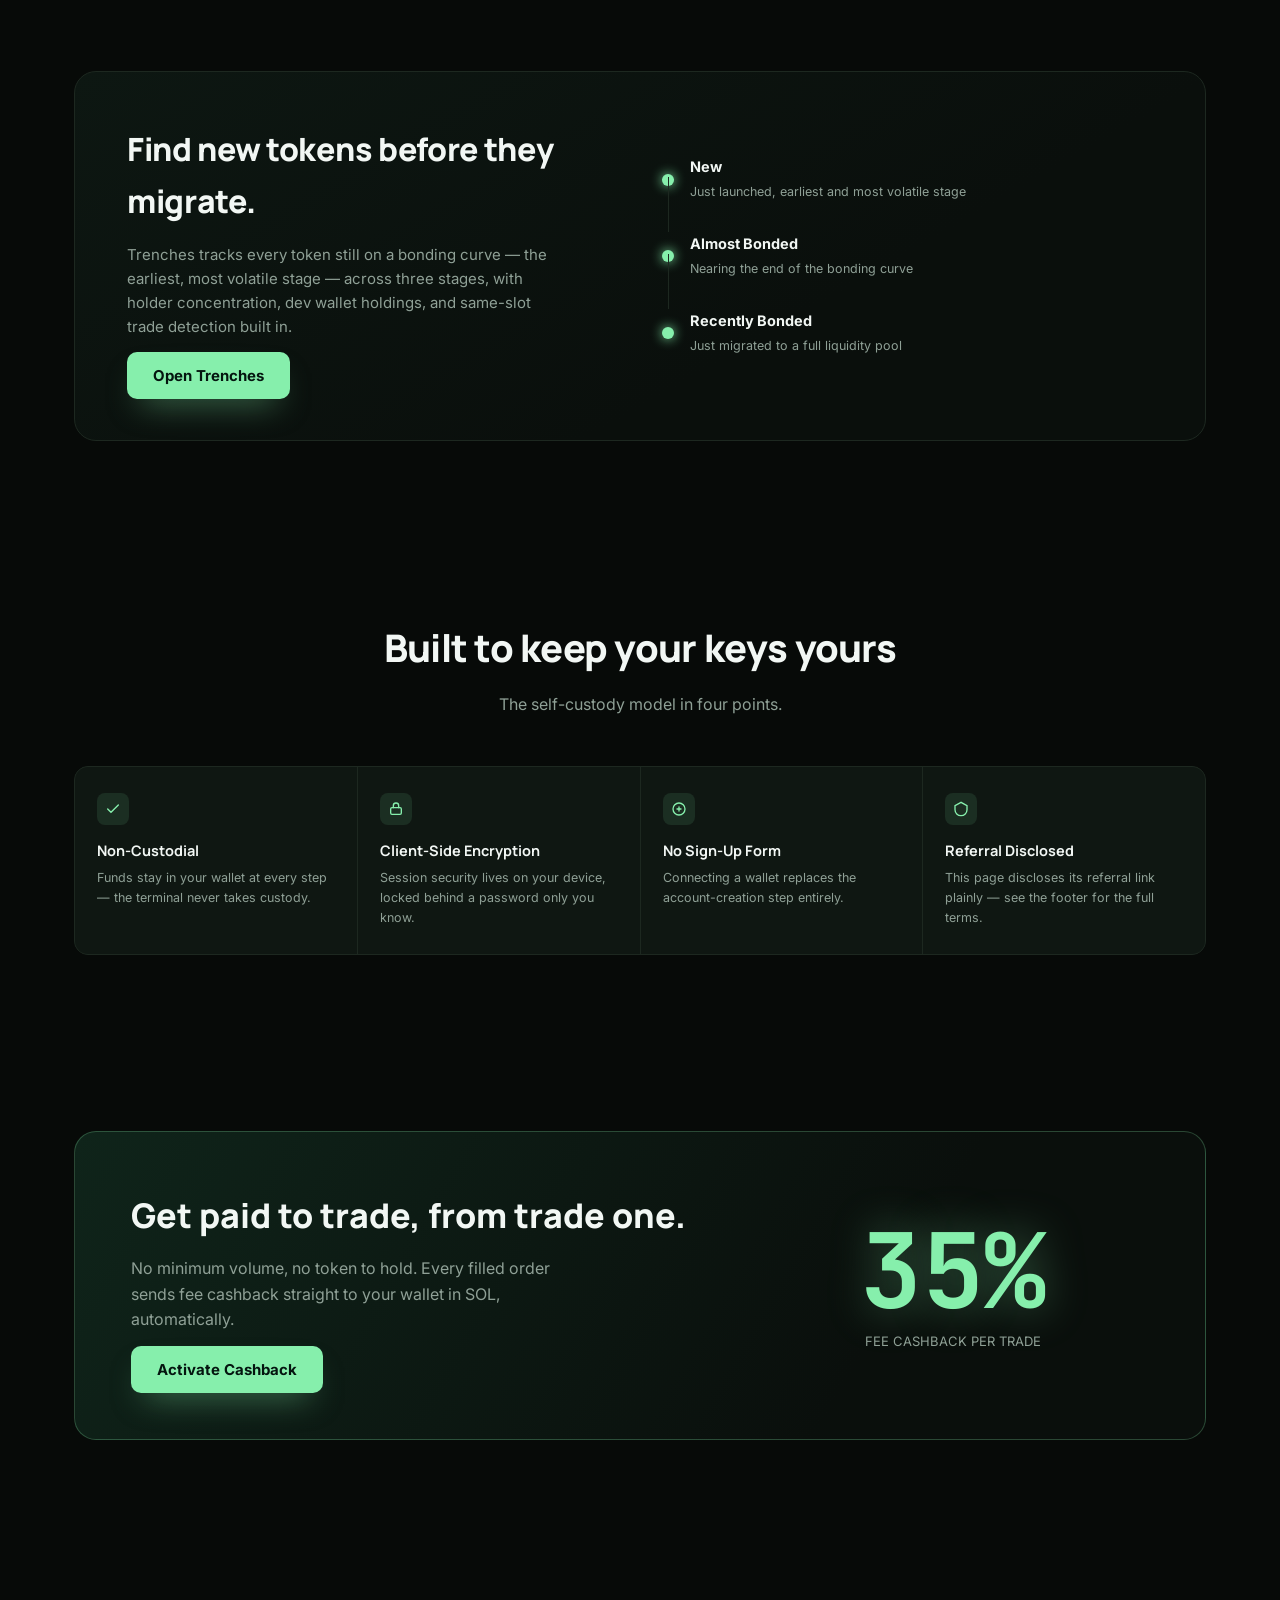
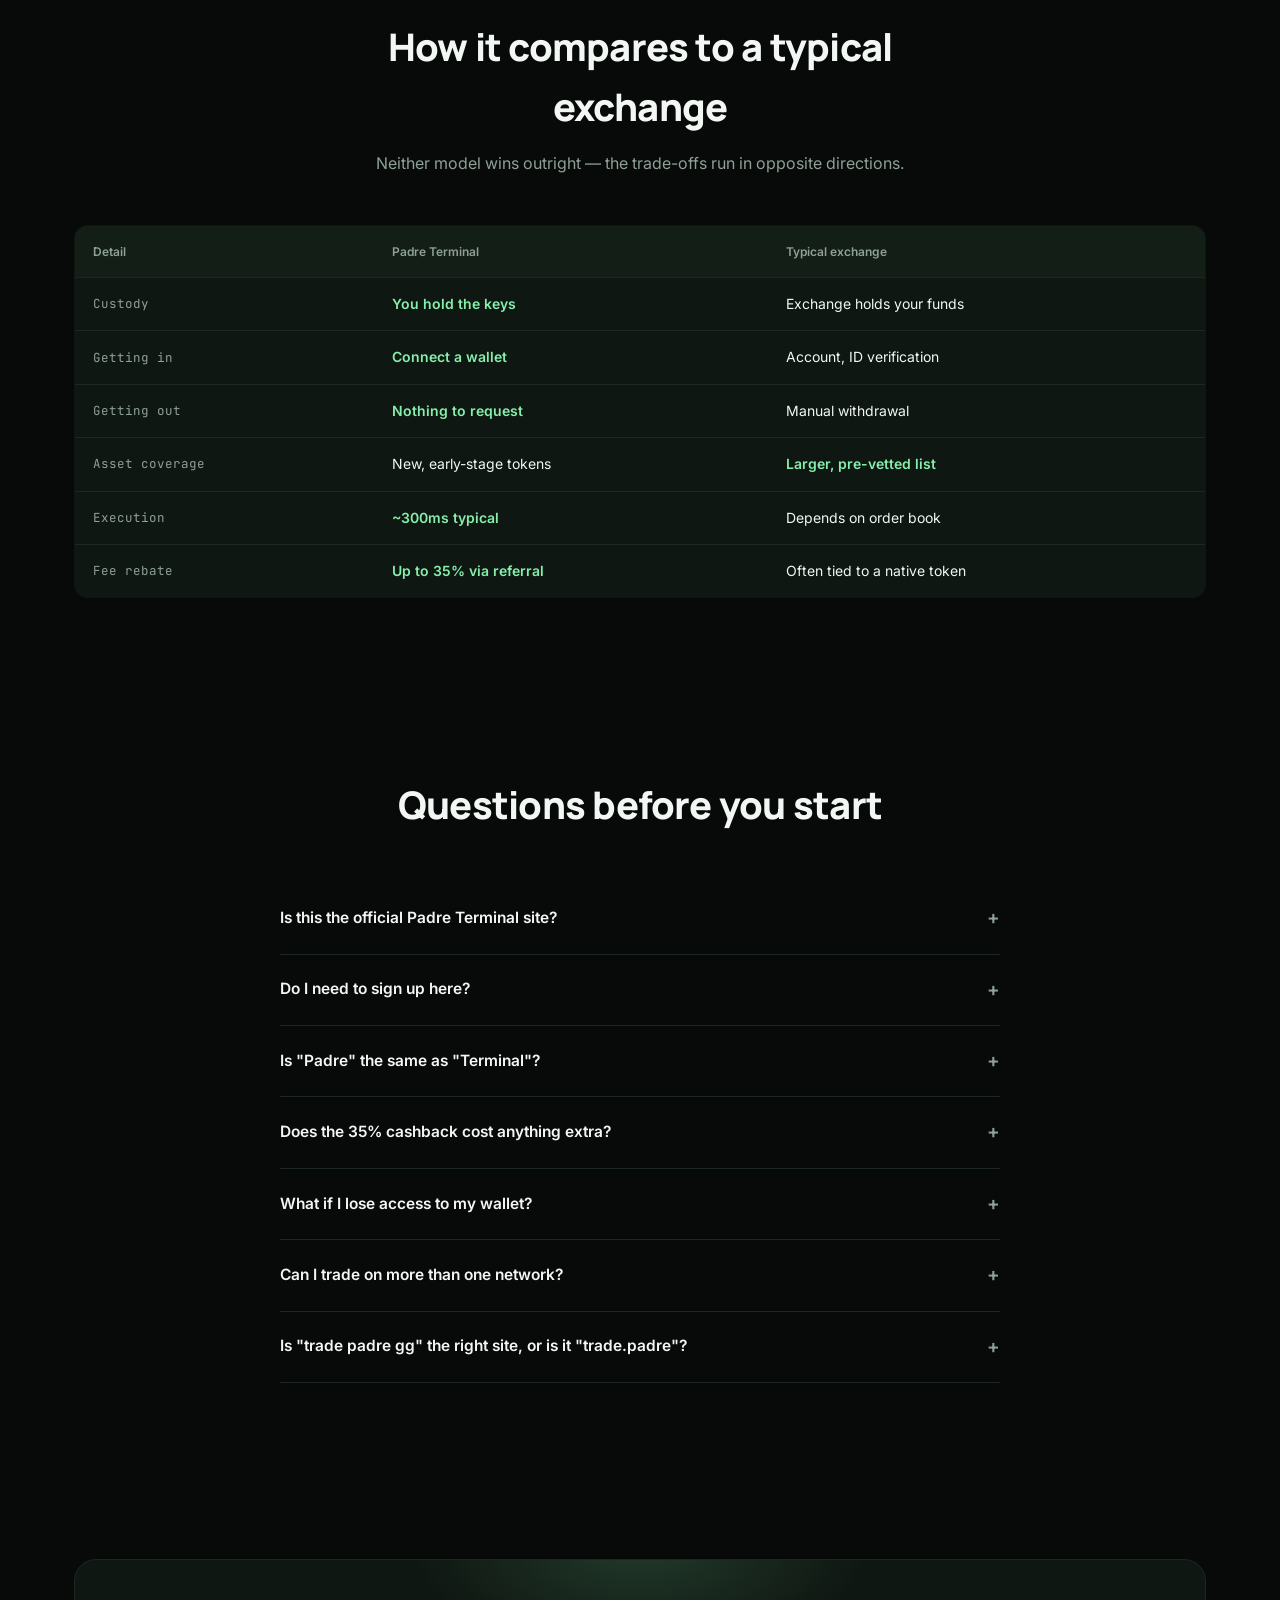
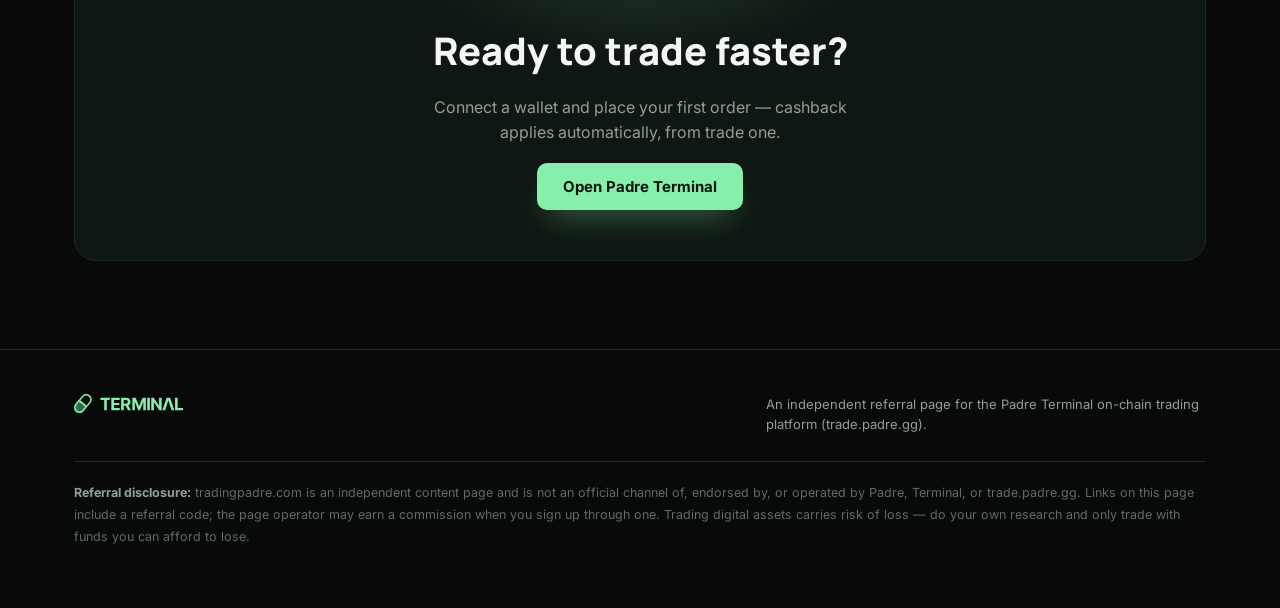
==== commit d9d8e7be: "Update index.html" ====
--- a/index.html
+++ b/index.html
@@ -3,9 +3,9 @@
 <head>
 <meta charset="UTF-8">
 <meta name="viewport" content="width=device-width, initial-scale=1.0, maximum-scale=5.0">
-<title>Trading Padre — Access Padre Terminal (trade.padre.gg), 35% Fee Cashback</title>
+<title>Trading Padre — Access Padre Terminal Trading, 35% Fee Cashback</title>
 <meta name="description" content="An independent guide and referral link to Padre Terminal at trade.padre.gg — a self-custody, multi-chain trading terminal. Get 35% fee cashback, ~300ms execution, and full control of your keys.">
-<meta property="og:title" content="Trading Padre — Access Padre Terminal (trade.padre.gg)">
+<meta property="og:title" content="Trading Padre — Access Padre Terminal Trading">
 <meta property="og:description" content="Self-custody trading across 4 networks via trade.padre.gg. ~300ms execution. 35% fee cashback via this referral link.">
 <meta property="og:type" content="website">
 <meta property="og:site_name" content="Padre Terminal Trade">
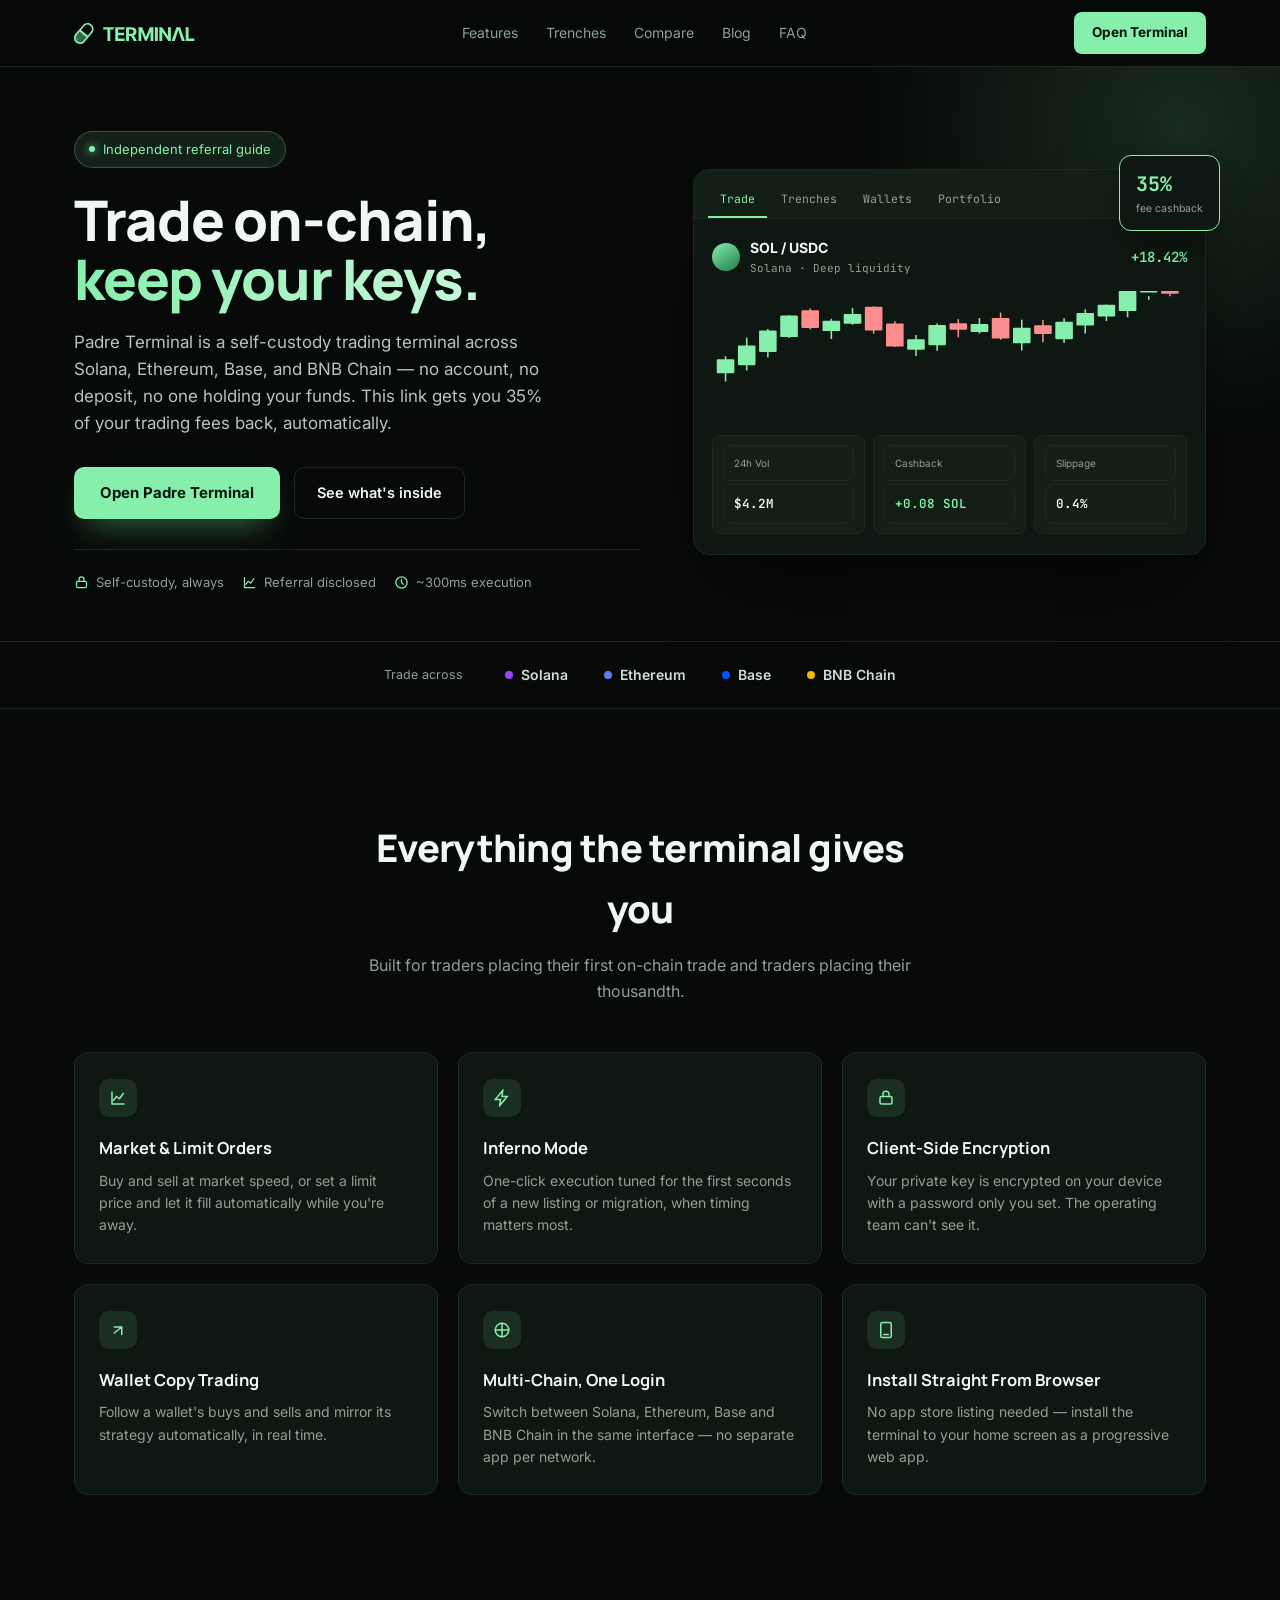
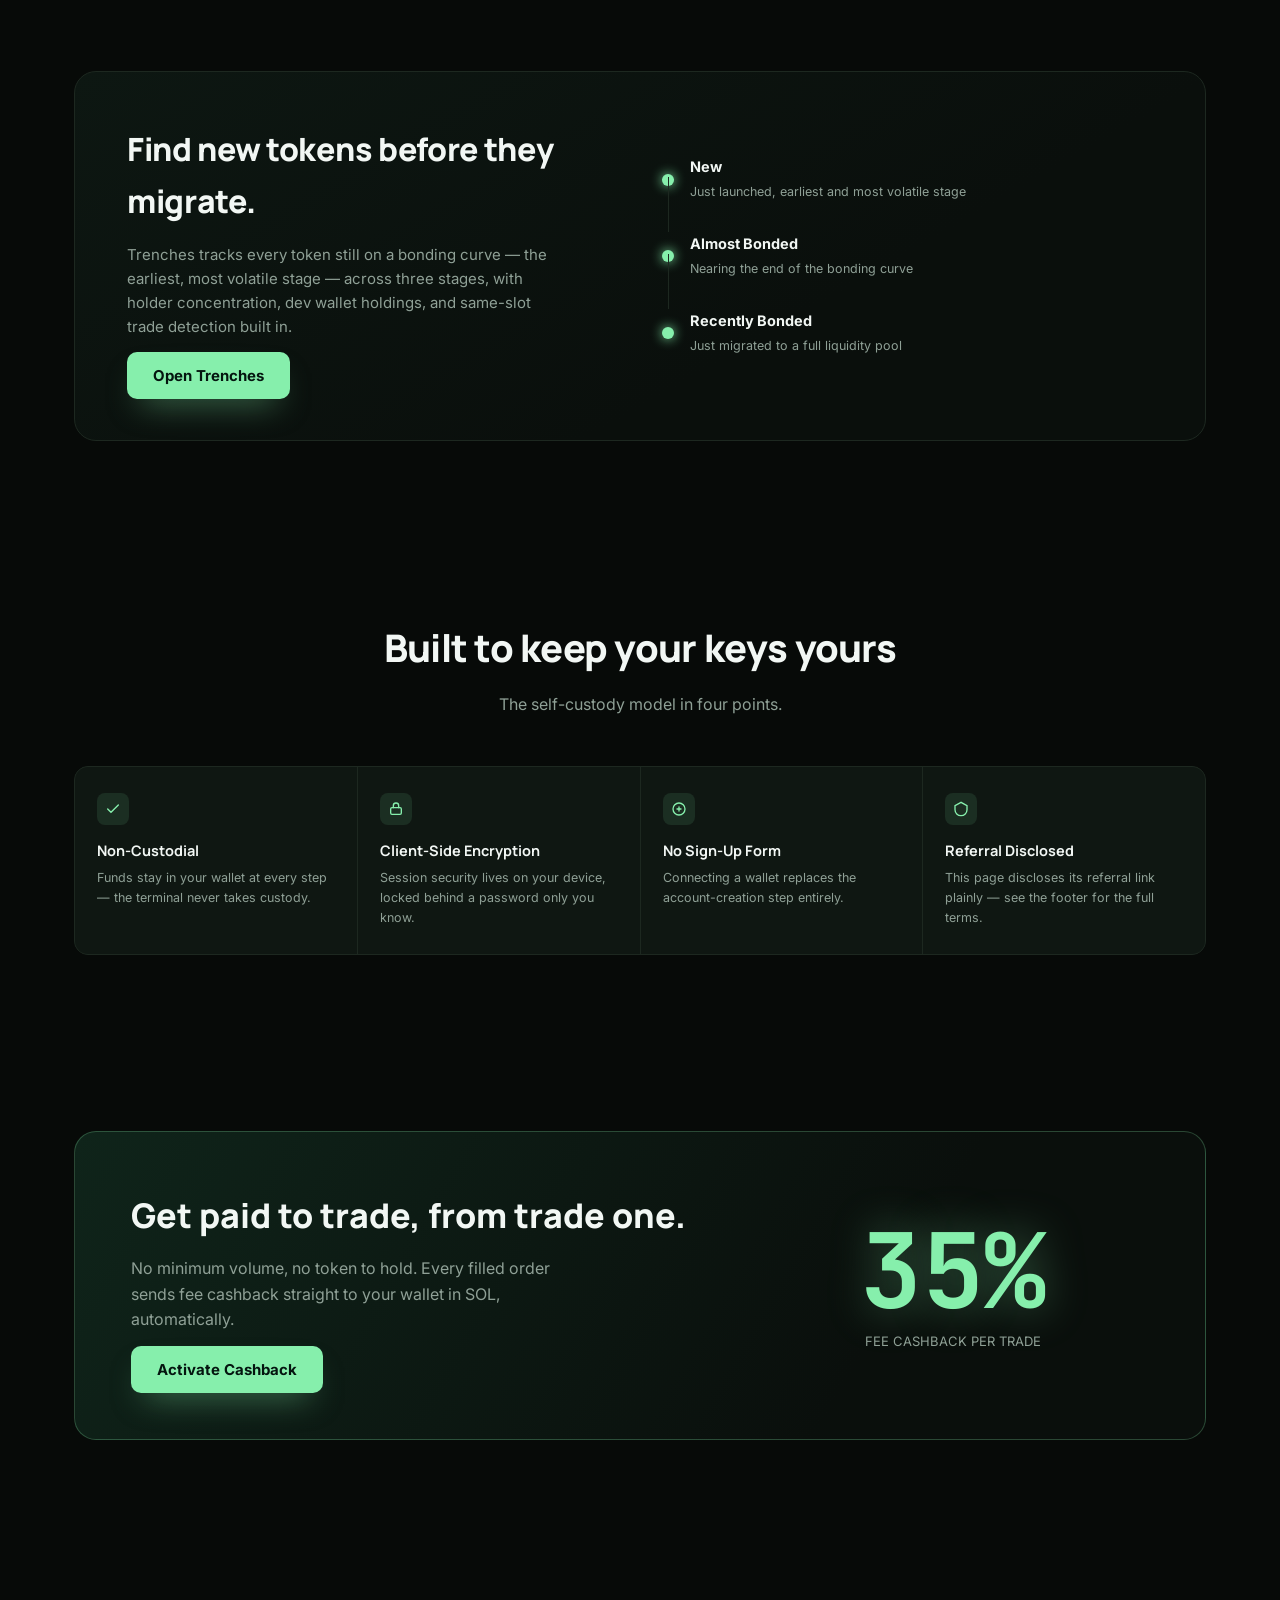
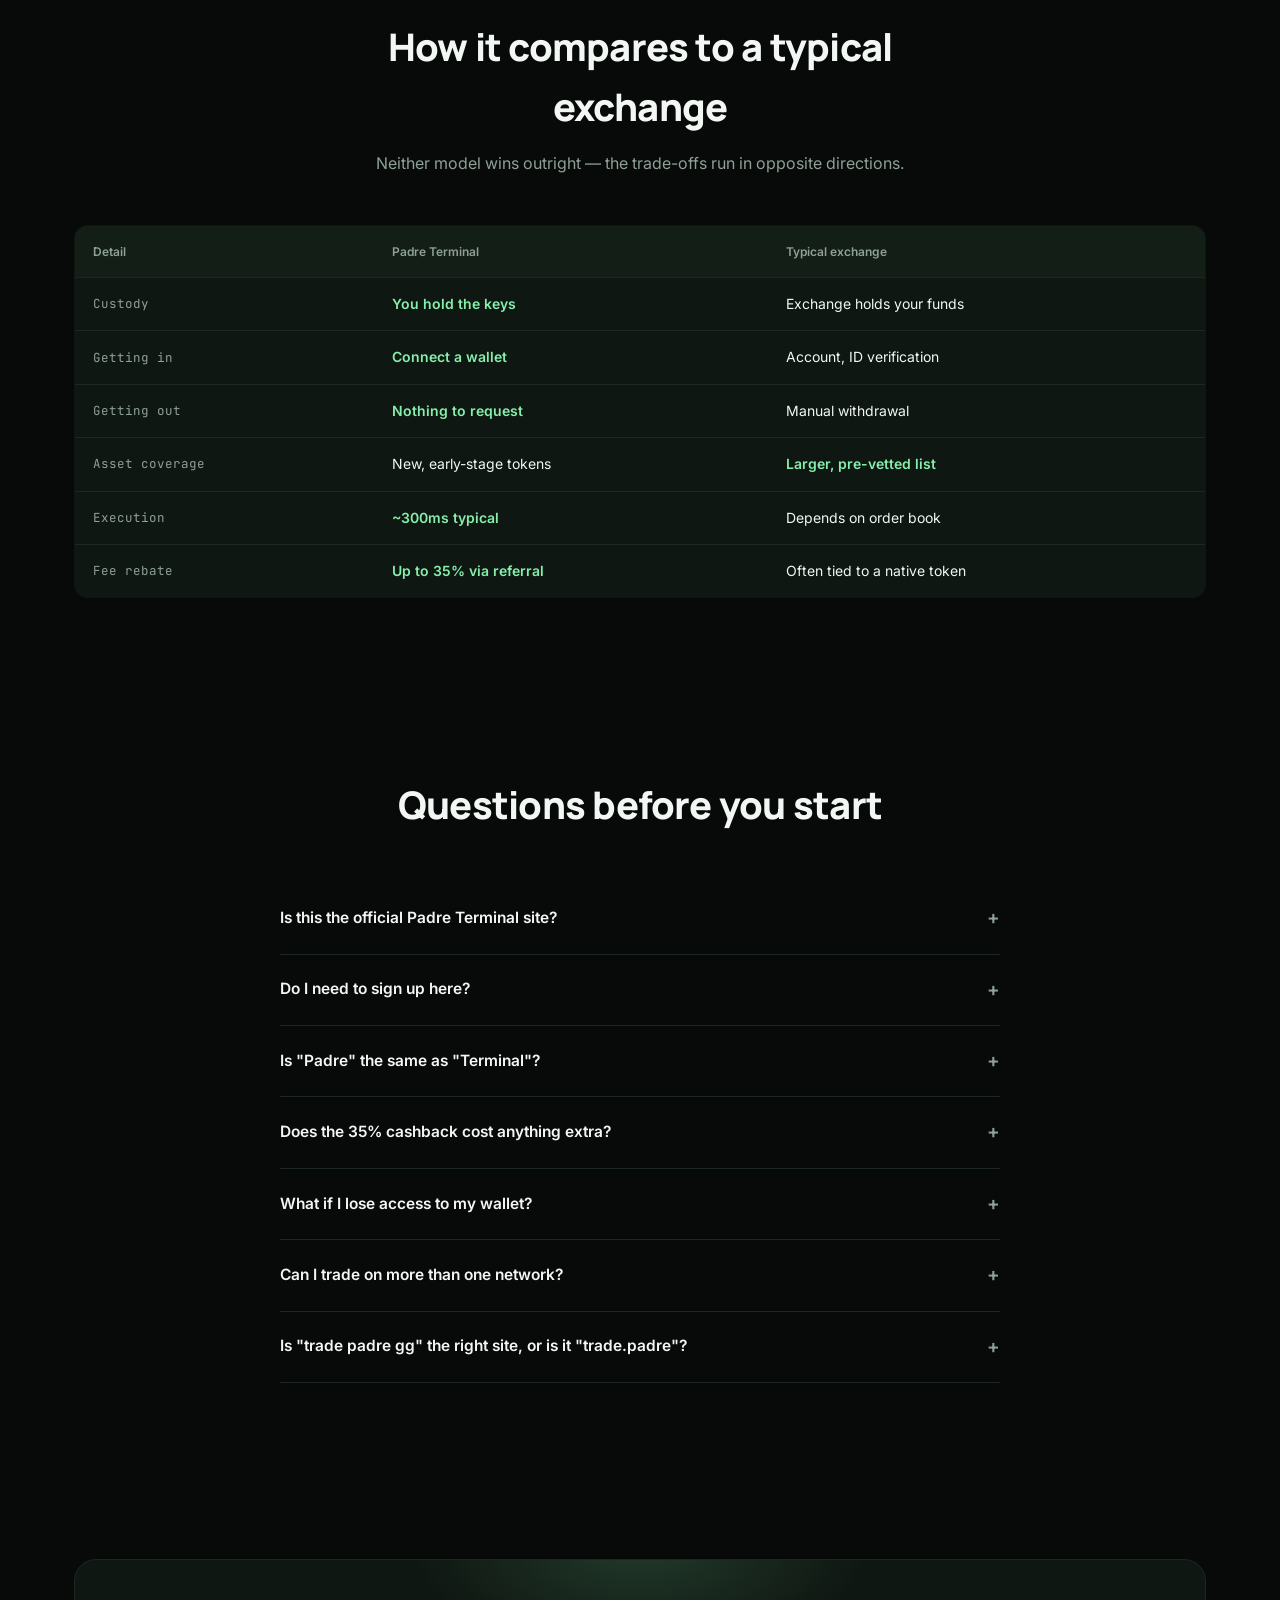
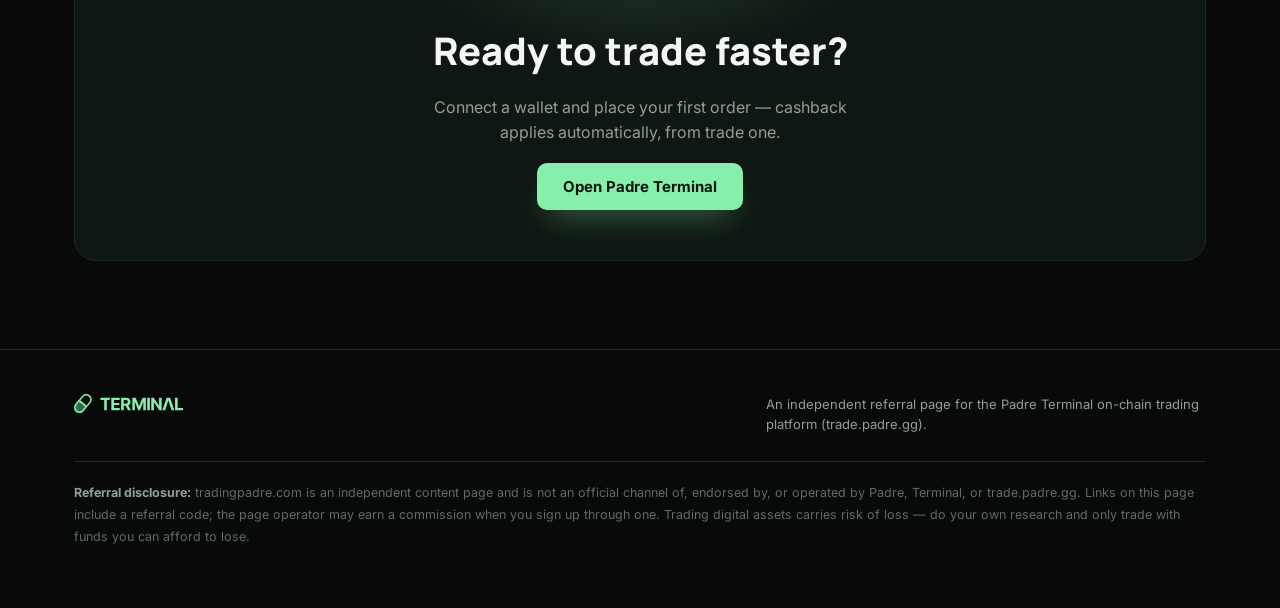
==== commit a37c538f: "Add files via upload" ====
--- a/index.html
+++ b/index.html
@@ -3,9 +3,9 @@
 <head>
 <meta charset="UTF-8">
 <meta name="viewport" content="width=device-width, initial-scale=1.0, maximum-scale=5.0">
-<title>Trading Padre — Access Padre Terminal Trading, 35% Fee Cashback</title>
+<title>Trading Padre — Access Padre Terminal trading, 35% Fee Cashback</title>
 <meta name="description" content="An independent guide and referral link to Padre Terminal at trade.padre.gg — a self-custody, multi-chain trading terminal. Get 35% fee cashback, ~300ms execution, and full control of your keys.">
-<meta property="og:title" content="Trading Padre — Access Padre Terminal Trading">
+<meta property="og:title" content="Trading Padre — Access Padre Terminal trading">
 <meta property="og:description" content="Self-custody trading across 4 networks via trade.padre.gg. ~300ms execution. 35% fee cashback via this referral link.">
 <meta property="og:type" content="website">
 <meta property="og:site_name" content="Padre Terminal Trade">
@@ -277,6 +277,7 @@
         <a href="#features">Features</a>
         <a href="#trenches">Trenches</a>
         <a href="#compare">Compare</a>
+        <a href="/blog/">Blog</a>
         <a href="#faq">FAQ</a>
       </div>
       <div class="nav-right">
@@ -290,6 +291,7 @@
       <a href="#features">Features</a>
       <a href="#trenches">Trenches</a>
       <a href="#compare">Compare</a>
+      <a href="/blog/">Blog</a>
       <a href="#faq">FAQ</a>
     </div>
   </div>
